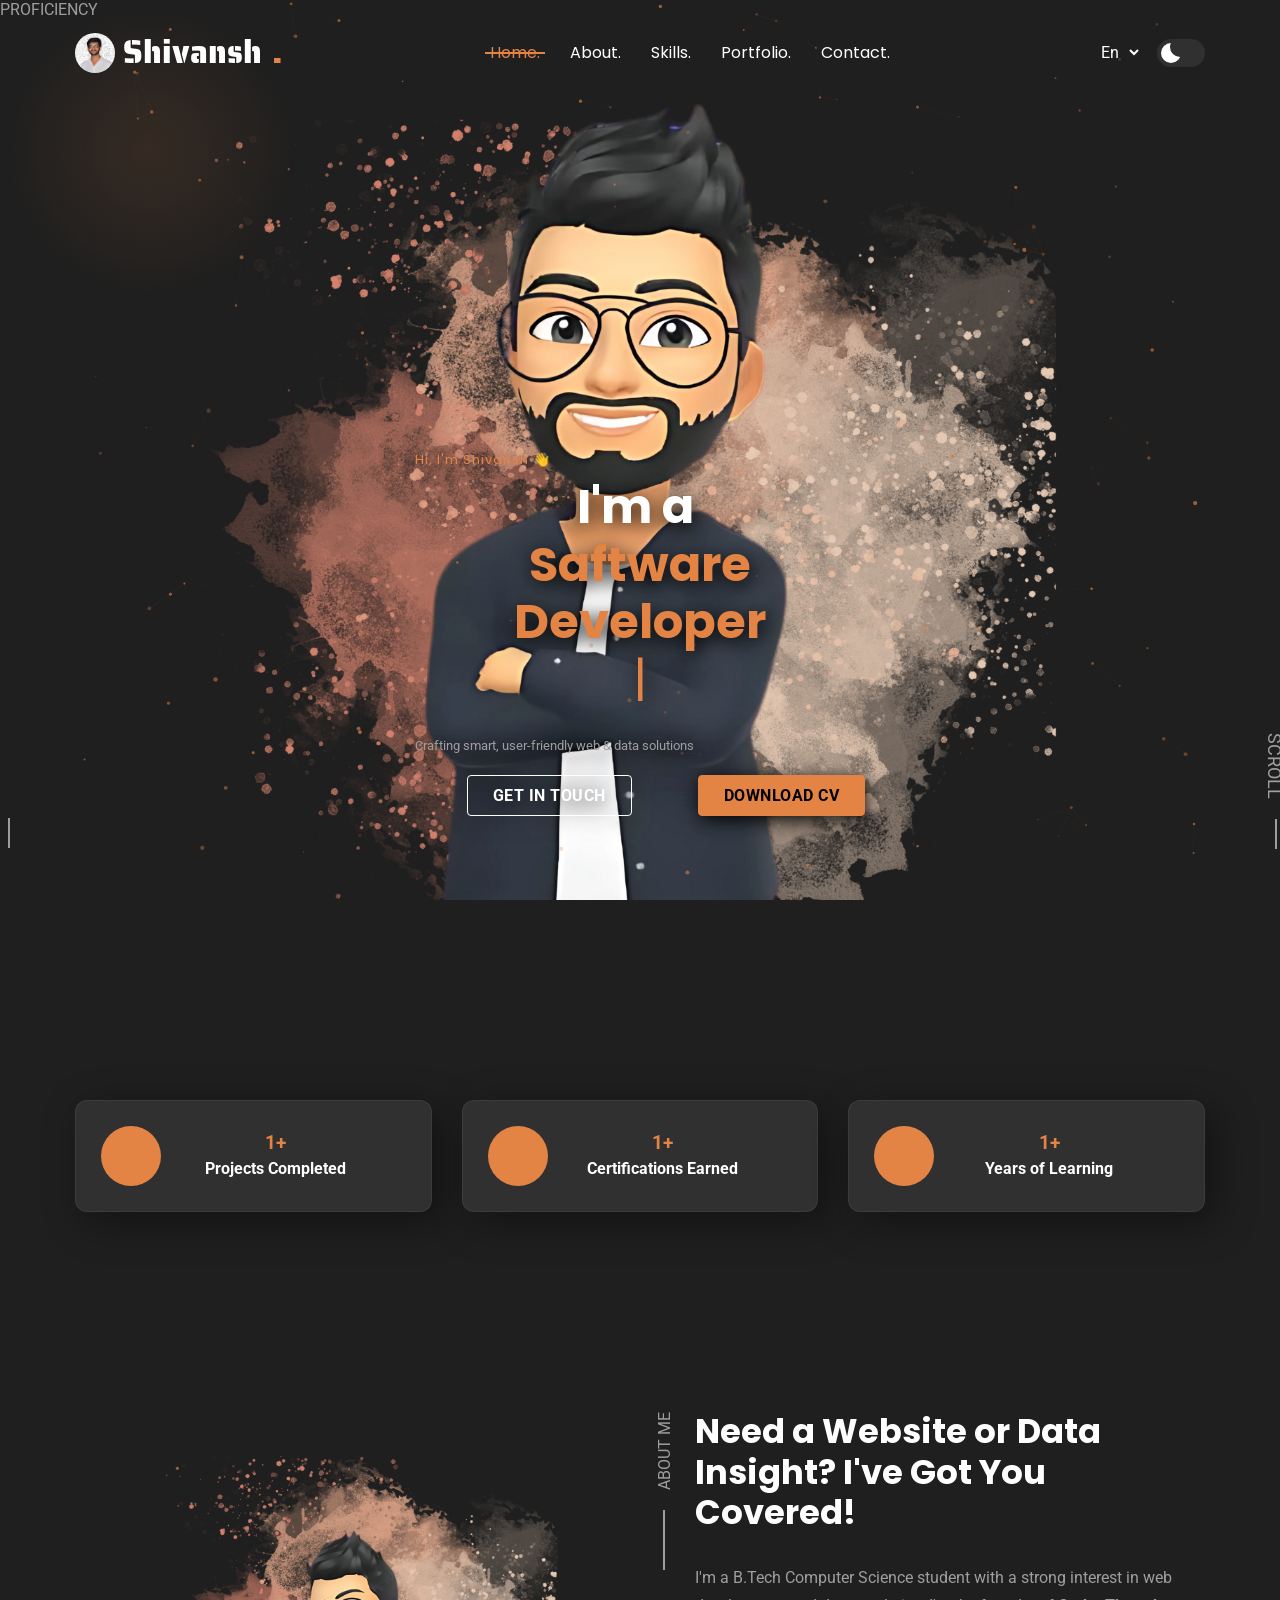
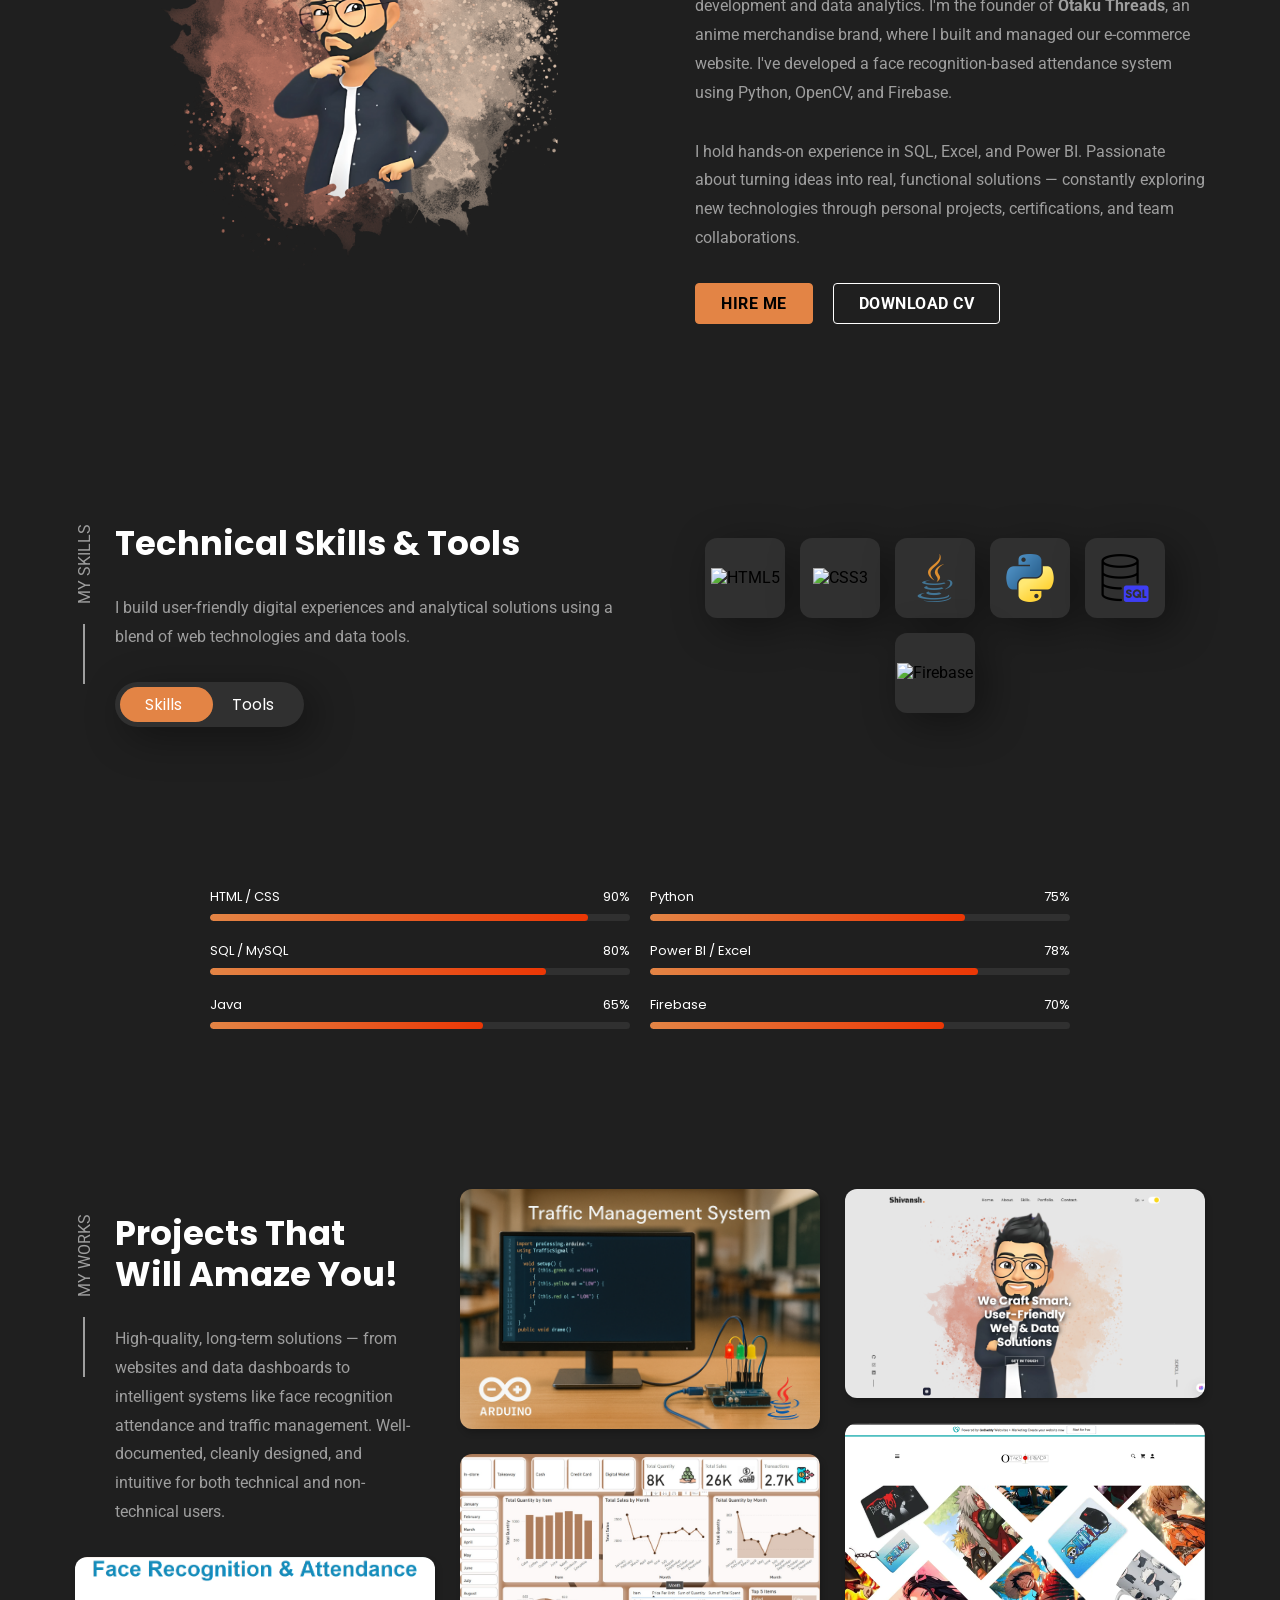
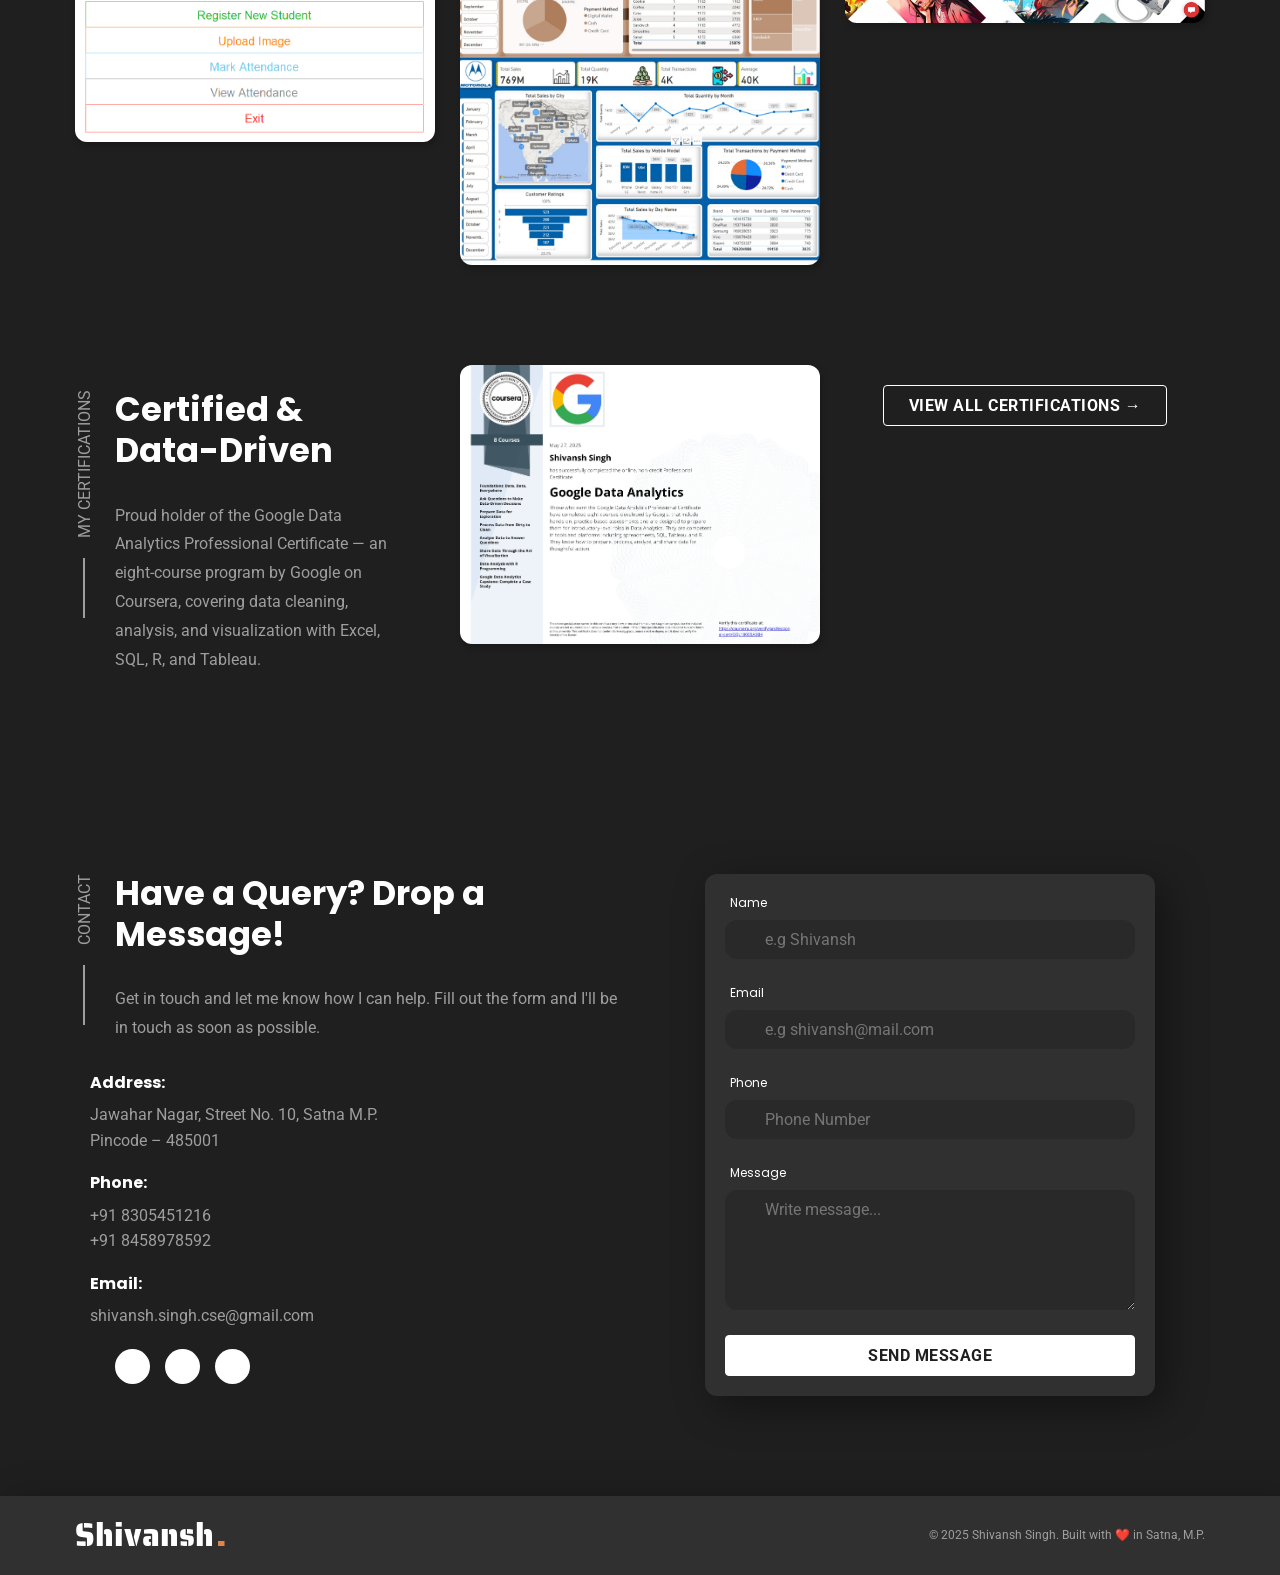
==== index.html @ fa283e3c "Upgraded GUI" ====
<!DOCTYPE html>
<html lang="en">

<head>
  <meta charset="UTF-8">
  <meta http-equiv="X-UA-Compatible" content="IE=edge">
  <meta name="viewport" content="width=device-width, initial-scale=1.0">
  <meta name="description" content="Shivansh Singh – Software Developer & Data Analyst. B.Tech CSE student crafting smart, user-friendly web and data solutions.">
  <title>Shivansh – Portfolio</title>

  <!-- Favicon -->
  <link rel="shortcut icon" href="./favicon.svg" type="image/svg+xml">

  <!-- Preconnect for fonts -->
  <link rel="preconnect" href="https://fonts.googleapis.com">
  <link rel="preconnect" href="https://fonts.gstatic.com" crossorigin>
  <link href="https://fonts.googleapis.com/css2?family=Poppins:wght@700&family=Roboto:wght@400;700&family=Saira+Stencil+One&display=swap" rel="stylesheet">

  <!-- Critical CSS -->
  <link rel="stylesheet" href="./assets/css/style.css">
</head>

<body id="top" class="dark_theme">

  <!-- Cursor glow (desktop only) -->
  <div class="cursor-glow" aria-hidden="true"></div>

  <!-- HEADER -->
  <header class="header" data-header>
    <div class="container">

      <h1 class="h1 logo">
        <a href="#" class="logo-link">
          <img src="./assets/images/1736437525240.jpg" alt="Shivansh Singh" width="40" height="40">
          Shivansh<span>.</span>
        </a>
      </h1>

      <div class="navbar-actions">
        <select name="language" id="lang" aria-label="Language">
          <option value="en">En</option>
        </select>
        <button class="theme-btn" aria-label="Toggle Theme" title="Toggle Theme" data-theme-btn>
          <span class="icon"></span>
        </button>
      </div>

      <button class="nav-toggle-btn" aria-label="Toggle Menu" title="Toggle Menu" data-nav-toggle-btn>
        <span class="one"></span>
        <span class="two"></span>
        <span class="three"></span>
      </button>

      <nav class="navbar" data-navbar>
        <ul class="navbar-list">
          <li><a href="#home"      class="navbar-link">Home.</a></li>
          <li><a href="#about"     class="navbar-link">About.</a></li>
          <li><a href="#skills"    class="navbar-link">Skills.</a></li>
          <li><a href="#portfolio" class="navbar-link">Portfolio.</a></li>
          <li><a href="#contact"   class="navbar-link">Contact.</a></li>
        </ul>
      </nav>

    </div>
  </header>


  <main>
    <article class="container">

      <!-- HERO -->
      <section class="hero" id="home">

        <!-- Particle canvas -->
        <canvas id="hero-particles" class="hero-particles" aria-hidden="true"></canvas>

        <figure class="hero-banner">
          <picture>
            <source srcset="./assets/images/hero-banner.png"    media="(min-width: 768px)">
            <source srcset="./assets/images/hero-banner-md.png" media="(min-width: 500px)">
            <img src="./assets/images/hero-banner-sm.png" alt="Shivansh animated model" class="w-100">
          </picture>
        </figure>

        <div class="hero-content">
          <p class="hero-greeting">Hi, I'm Shivansh 👋</p>
          <h2 class="h2 hero-title">
            I'm a&nbsp;<span class="typewriter" data-typewriter='["Saftware Developer","Data Analyst","Python Dev","Problem Solver"]'></span><span class="typewriter-cursor">|</span>
          </h2>
          <p class="hero-subtitle">Crafting smart, user-friendly web &amp; data solutions</p>
          <div class="hero-btn-group">
            <a href="#contact" class="btn btn-primary">Get in touch</a>
            <a href="assets/Shivansh Resume Final.pdf" class="btn btn-secondary" download>Download CV</a>
          </div>
        </div>

        <ul class="hero-social-list">
          <li>
            <a href="https://github.com/Shivansh-singh96" class="hero-social-link" target="_blank" rel="noopener">
              <ion-icon name="logo-github"></ion-icon>
              <div class="tooltip">Github</div>
            </a>
          </li>
          <li>
            <a href="https://www.instagram.com/shivansh.singh96/" class="hero-social-link" target="_blank" rel="noopener">
              <ion-icon name="logo-instagram"></ion-icon>
              <div class="tooltip">Instagram</div>
            </a>
          </li>
          <li>
            <a href="https://www.linkedin.com/in/shivansh-singh-3b448a252/" class="hero-social-link" target="_blank" rel="noopener">
              <ion-icon name="logo-linkedin"></ion-icon>
              <div class="tooltip">Linkedin</div>
            </a>
          </li>
        </ul>

        <a href="#stats" class="scroll-down">Scroll</a>

      </section>


      <!-- STATS -->
      <section class="stats" id="stats">
        <ul class="stats-list">

          <li data-reveal data-reveal-delay="0">
            <div class="stats-card">
              <div class="card-icon">
                <img src="./assets/images/stats-card_icon-1.png" alt="" loading="lazy">
              </div>
              <h3 class="card-title">
                <span data-counter="5" data-suffix="+">0+</span>
                <strong>Projects Completed</strong>
              </h3>
              <ion-icon name="chevron-forward-outline"></ion-icon>
            </div>
          </li>

          <li data-reveal data-reveal-delay="100">
            <div class="stats-card">
              <div class="card-icon">
                <img src="./assets/images/stats-card_icon-2.png" alt="" loading="lazy">
              </div>
              <h3 class="card-title">
                <span data-counter="5" data-suffix="+">0+</span>
                <strong>Certifications Earned</strong>
              </h3>
              <ion-icon name="chevron-forward-outline"></ion-icon>
            </div>
          </li>

          <li data-reveal data-reveal-delay="200">
            <div class="stats-card">
              <div class="card-icon">
                <img src="./assets/images/stats-card_icon-3.png" alt="" loading="lazy">
              </div>
              <h3 class="card-title">
                <span data-counter="3" data-suffix="+">0+</span>
                <strong>Years of Learning</strong>
              </h3>
              <ion-icon name="chevron-forward-outline"></ion-icon>
            </div>
          </li>

        </ul>
      </section>


      <!-- ABOUT -->
      <section class="about" id="about">

        <figure class="about-banner" data-reveal data-reveal-delay="0">
          <img src="./assets/images/about-banner.png" alt="Shivansh thinking" class="w-100" loading="lazy">
        </figure>

        <div class="about-content section-content" data-reveal data-reveal-delay="150">

          <p class="section-subtitle">About me</p>
          <h2 class="h3 section-title">Need a Website or Data Insight? I've Got You Covered!</h2>

          <p class="section-text">
            I'm a B.Tech Computer Science student with a strong interest in web development and data analytics.
            I'm the founder of <strong>Otaku Threads</strong>, an anime merchandise brand, where I built and managed
            our e-commerce website. I've developed a face recognition-based attendance system using Python, OpenCV,
            and Firebase.
          </p>
          <p class="section-text">
            I hold hands-on experience in SQL, Excel, and Power BI. Passionate about turning ideas into real,
            functional solutions — constantly exploring new technologies through personal projects, certifications,
            and team collaborations.
          </p>

          <div class="btn-group">
            <a href="#contact" class="btn btn-secondary">Hire me</a>
            <a href="assets/Shivansh Resume Final.pdf" class="btn btn-primary" download>Download CV</a>
          </div>

        </div>

      </section>


      <!-- SKILLS -->
      <section class="skills" id="skills">

        <div class="skills-content section-content" data-reveal>

          <p class="section-subtitle">My skills</p>
          <h2 class="h3 section-title">Technical Skills &amp; Tools</h2>
          <p class="section-text">
            I build user-friendly digital experiences and analytical solutions using a blend of web technologies and data tools.
          </p>

          <div class="skills-toggle" data-toggle-box>
            <button class="toggle-btn active" data-toggle-btn>Skills</button>
            <button class="toggle-btn"        data-toggle-btn>Tools</button>
          </div>

        </div>

        <div class="skills-box" data-skills-box data-reveal data-reveal-delay="100">

          <ul class="skills-list">
            <li data-reveal data-reveal-delay="0">
              <div class="skill-card"><div class="tooltip">HTML5</div><div class="card-icon"><img src="./assets/images/html5.png"    alt="HTML5"    loading="lazy"></div></div>
            </li>
            <li data-reveal data-reveal-delay="60">
              <div class="skill-card"><div class="tooltip">CSS3</div><div class="card-icon"><img src="./assets/images/css3.png"     alt="CSS3"     loading="lazy"></div></div>
            </li>
            <li data-reveal data-reveal-delay="120">
              <div class="skill-card"><div class="tooltip">Java</div><div class="card-icon"><img src="./assets/images/java.png"     alt="Java"     loading="lazy"></div></div>
            </li>
            <li data-reveal data-reveal-delay="180">
              <div class="skill-card"><div class="tooltip">Python</div><div class="card-icon"><img src="./assets/images/python.png"  alt="Python"   loading="lazy"></div></div>
            </li>
            <li data-reveal data-reveal-delay="240">
              <div class="skill-card"><div class="tooltip">SQL</div><div class="card-icon"><img src="./assets/images/sql.png"       alt="SQL"      loading="lazy"></div></div>
            </li>
            <li data-reveal data-reveal-delay="300">
              <div class="skill-card"><div class="tooltip">Firebase</div><div class="card-icon"><img src="./assets/images/firebase.png" alt="Firebase" loading="lazy"></div></div>
            </li>
          </ul>

          <ul class="tools-list">
            <li data-reveal data-reveal-delay="0">
              <div class="skill-card"><div class="tooltip">Power BI</div><div class="card-icon"><img src="./assets/images/Power-BI.png"    alt="Power BI"    loading="lazy"></div></div>
            </li>
            <li data-reveal data-reveal-delay="60">
              <div class="skill-card"><div class="tooltip">Excel</div><div class="card-icon"><img src="./assets/images/excel.png"          alt="Excel"       loading="lazy"></div></div>
            </li>
            <li data-reveal data-reveal-delay="120">
              <div class="skill-card"><div class="tooltip">PowerPoint</div><div class="card-icon"><img src="./assets/images/powerpoint.png" alt="PowerPoint"  loading="lazy"></div></div>
            </li>
            <li data-reveal data-reveal-delay="180">
              <div class="skill-card"><div class="tooltip">Git</div><div class="card-icon"><img src="./assets/images/git.png"              alt="Git"          loading="lazy"></div></div>
            </li>
            <li data-reveal data-reveal-delay="240">
              <div class="skill-card"><div class="tooltip">MySQL</div><div class="card-icon"><img src="./assets/images/mysql.png"          alt="MySQL"        loading="lazy"></div></div>
            </li>
            <li data-reveal data-reveal-delay="300">
              <div class="skill-card"><div class="tooltip">VS Code</div><div class="card-icon"><img src="./assets/images/vs-code.png"      alt="VS Code"      loading="lazy"></div></div>
            </li>
            <li data-reveal data-reveal-delay="360">
              <div class="skill-card"><div class="tooltip">Photoshop</div><div class="card-icon"><img src="./assets/images/photoshop.png"  alt="Photoshop"    loading="lazy"></div></div>
            </li>
          </ul>

        </div>

      </section>


      <!-- SKILL PROFICIENCY BARS -->
      <section class="skill-bars-section" aria-label="Skill proficiency">
        <div class="container-inner">
          <p class="section-subtitle skill-bars-subtitle" data-reveal>Proficiency</p>
          <div class="skill-bars-grid">

            <div class="skill-bar-item" data-reveal data-reveal-delay="0">
              <div class="skill-bar-meta"><span>HTML / CSS</span><span>90%</span></div>
              <div class="skill-bar-track"><div class="skill-bar-fill" data-skill-bar="90"></div></div>
            </div>

            <div class="skill-bar-item" data-reveal data-reveal-delay="80">
              <div class="skill-bar-meta"><span>Python</span><span>75%</span></div>
              <div class="skill-bar-track"><div class="skill-bar-fill" data-skill-bar="75"></div></div>
            </div>

            <div class="skill-bar-item" data-reveal data-reveal-delay="160">
              <div class="skill-bar-meta"><span>SQL / MySQL</span><span>80%</span></div>
              <div class="skill-bar-track"><div class="skill-bar-fill" data-skill-bar="80"></div></div>
            </div>

            <div class="skill-bar-item" data-reveal data-reveal-delay="240">
              <div class="skill-bar-meta"><span>Power BI / Excel</span><span>78%</span></div>
              <div class="skill-bar-track"><div class="skill-bar-fill" data-skill-bar="78"></div></div>
            </div>

            <div class="skill-bar-item" data-reveal data-reveal-delay="320">
              <div class="skill-bar-meta"><span>Java</span><span>65%</span></div>
              <div class="skill-bar-track"><div class="skill-bar-fill" data-skill-bar="65"></div></div>
            </div>

            <div class="skill-bar-item" data-reveal data-reveal-delay="400">
              <div class="skill-bar-meta"><span>Firebase</span><span>70%</span></div>
              <div class="skill-bar-track"><div class="skill-bar-fill" data-skill-bar="70"></div></div>
            </div>

          </div>
        </div>
      </section>


      <!-- PROJECTS -->
      <section class="project" id="portfolio">

        <ul class="project-list">

          <li data-reveal>
            <div class="project-content section-content">
              <p class="section-subtitle">My Works</p>
              <h2 class="h3 section-title">Projects That Will Amaze You!</h2>
              <p class="section-text">
                High-quality, long-term solutions — from websites and data dashboards to intelligent systems
                like face recognition attendance and traffic management. Well-documented, cleanly designed,
                and intuitive for both technical and non-technical users.
              </p>
            </div>
          </li>

          <li data-reveal data-reveal-delay="0">
            <a href="https://github.com/Shivansh-singh96" target="_blank" rel="noopener" class="project-card">
              <figure class="card-banner">
                <img src="./assets/images/project-1.png" class="w-100" alt="Face Recognition Attendance System" loading="lazy">
                <div class="card-overlay"><span>View Project →</span></div>
              </figure>
              <div class="card-content">
                <h3 class="h4 card-title">Face Recognition &amp;<br>Attendance System</h3>
                <time class="publish-date" datetime="2025-02">February 2025</time>
              </div>
            </a>
          </li>

          <li data-reveal data-reveal-delay="80">
            <a href="https://github.com/Shivansh-singh96" target="_blank" rel="noopener" class="project-card">
              <figure class="card-banner">
                <img src="./assets/images/project-2.png" class="w-100" alt="Traffic Management System" loading="lazy">
                <div class="card-overlay"><span>View Project →</span></div>
              </figure>
              <div class="card-content">
                <h3 class="h4 card-title">Traffic Management System</h3>
                <time class="publish-date" datetime="2021-03">March 2021</time>
              </div>
            </a>
          </li>

          <li data-reveal data-reveal-delay="160">
            <a href="https://github.com/Shivansh-singh96" target="_blank" rel="noopener" class="project-card">
              <figure class="card-banner">
                <img src="./assets/images/project-3.jpg" class="w-100" alt="Interactive Dashboards" loading="lazy">
                <div class="card-overlay"><span>View Project →</span></div>
              </figure>
              <div class="card-content">
                <h3 class="h4 card-title">Interactive Dashboards</h3>
                <time class="publish-date" datetime="2024-04">April 2024</time>
              </div>
            </a>
          </li>

          <li data-reveal data-reveal-delay="240">
            <a href="https://github.com/Shivansh-singh96/Portfolio" target="_blank" rel="noopener" class="project-card">
              <figure class="card-banner">
                <img src="./assets/images/project-4.png" class="w-100" alt="Personal Portfolio" loading="lazy">
                <div class="card-overlay"><span>View Project →</span></div>
              </figure>
              <div class="card-content">
                <h3 class="h4 card-title">Personal Portfolio</h3>
                <time class="publish-date" datetime="2025-05">May 2025</time>
              </div>
            </a>
          </li>

          <li data-reveal data-reveal-delay="320">
            <a href="https://github.com/Shivansh-singh96" target="_blank" rel="noopener" class="project-card">
              <figure class="card-banner">
                <img src="./assets/images/project-5.png" class="w-100" alt="E-commerce Website" loading="lazy">
                <div class="card-overlay"><span>View Project →</span></div>
              </figure>
              <div class="card-content">
                <h3 class="h4 card-title">E-commerce Website</h3>
                <time class="publish-date" datetime="2024-03">March 2024</time>
              </div>
            </a>
          </li>

        </ul>

      </section>


      <!-- CERTIFICATIONS -->
      <section class="project cert-section" id="certifications">

        <ul class="project-list">
          <li data-reveal>
            <div class="project-content section-content">
              <p class="section-subtitle">My Certifications</p>
              <h2 class="h3 section-title">Certified &amp; Data-Driven</h2>
              <p class="section-text">
                Proud holder of the Google Data Analytics Professional Certificate — an eight-course program
                by Google on Coursera, covering data cleaning, analysis, and visualization with Excel, SQL,
                R, and Tableau.
              </p>
            </div>
          </li>

          <li data-reveal data-reveal-delay="100">
            <a href="https://www.coursera.org/account/accomplishments/professional-cert/GQL18005A5B4"
               class="project-card" target="_blank" rel="noopener">
              <figure class="card-banner">
                <img src="./assets/images/Certificate-1.jpg" class="w-100" alt="Google Data Analytics Certificate" loading="lazy">
                <div class="card-overlay"><span>View Certificate →</span></div>
              </figure>
              <div class="card-content">
                <h3 class="h4 card-title">Google Data Analytics<br>Professional Certificate</h3>
              </div>
            </a>
          </li>

          <li data-reveal data-reveal-delay="200" style="display:flex;align-items:center;justify-content:center;">
            <div style="text-align:center;padding:20px 0;">
              <a href="./certification.html" class="btn btn-primary">View All Certifications →</a>
            </div>
          </li>

        </ul>

      </section>


      <!-- CONTACT -->
      <section class="contact" id="contact">

        <div class="contact-content section-content" data-reveal>

          <p class="section-subtitle">Contact</p>
          <h2 class="h3 section-title">Have a Query? Drop a Message!</h2>
          <p class="section-text">
            Get in touch and let me know how I can help. Fill out the form and I'll be in touch as soon as possible.
          </p>

          <ul class="contact-list">

            <li class="contact-list-item">
              <div class="contact-item-icon"><ion-icon name="location-outline"></ion-icon></div>
              <div class="wrapper">
                <h3 class="h4 contact-item-title">Address:</h3>
                <address class="contact-info">
                  Jawahar Nagar, Street No. 10, Satna M.P.<br>Pincode – 485001
                </address>
              </div>
            </li>

            <li class="contact-list-item">
              <div class="contact-item-icon"><ion-icon name="call-outline"></ion-icon></div>
              <div class="wrapper">
                <h3 class="h4 contact-item-title">Phone:</h3>
                <a href="tel:+918305451216" class="contact-info">+91 8305451216</a>
                <a href="tel:+918458978592" class="contact-info">+91 8458978592</a>
              </div>
            </li>

            <li class="contact-list-item">
              <div class="contact-item-icon"><ion-icon name="mail-outline"></ion-icon></div>
              <div class="wrapper">
                <h3 class="h4 contact-item-title">Email:</h3>
                <a href="mailto:shivansh.singh.cse@gmail.com" class="contact-info">shivansh.singh.cse@gmail.com</a>
              </div>
            </li>

            <li>
              <ul class="contac-social-list">
                <li>
                  <a href="https://github.com/Shivansh-singh96" class="contact-social-link" target="_blank" rel="noopener">
                    <div class="tooltip">Github</div>
                    <ion-icon name="logo-github"></ion-icon>
                  </a>
                </li>
                <li>
                  <a href="https://www.instagram.com/shivansh.singh96/" class="contact-social-link" target="_blank" rel="noopener">
                    <div class="tooltip">Instagram</div>
                    <ion-icon name="logo-instagram"></ion-icon>
                  </a>
                </li>
                <li>
                  <a href="https://www.linkedin.com/in/shivansh-singh-3b448a252/" class="contact-social-link" target="_blank" rel="noopener">
                    <div class="tooltip">Linkedin</div>
                    <ion-icon name="logo-linkedin"></ion-icon>
                  </a>
                </li>
              </ul>
            </li>

          </ul>

        </div>

        <form name="contact" method="POST" data-netlify="true" netlify-honeypot="bot-field" class="contact-form" data-reveal data-reveal-delay="150">

          <input type="hidden" name="form-name" value="contact">
          <p hidden><label>Don't fill this out: <input name="bot-field"></label></p>

          <div class="form-wrapper">
            <label for="name" class="form-label">Name</label>
            <div class="input-wrapper">
              <input type="text"  name="name"    id="name"    required placeholder="e.g Shivansh"             class="input-field">
              <ion-icon name="person-circle"></ion-icon>
            </div>
          </div>

          <div class="form-wrapper">
            <label for="email" class="form-label">Email</label>
            <div class="input-wrapper">
              <input type="email" name="email"   id="email"   required placeholder="e.g shivansh@mail.com"    class="input-field">
              <ion-icon name="mail"></ion-icon>
            </div>
          </div>

          <div class="form-wrapper">
            <label for="phone" class="form-label">Phone</label>
            <div class="input-wrapper">
              <input type="tel"   name="phone"   id="phone"   required placeholder="Phone Number"             class="input-field">
              <ion-icon name="call"></ion-icon>
            </div>
          </div>

          <div class="form-wrapper">
            <label for="message" class="form-label">Message</label>
            <div class="input-wrapper">
              <textarea name="message" id="message" required placeholder="Write message..." class="input-field"></textarea>
              <ion-icon name="chatbubbles"></ion-icon>
            </div>
          </div>

          <button type="submit" class="btn btn-primary">Send Message</button>

        </form>

      </section>

    </article>
  </main>


  <!-- FOOTER -->
  <footer class="footer">
    <div class="container">
      <p class="h1 logo">
        <a href="#">Shivansh<span>.</span></a>
      </p>
      <p class="copyright">
        &copy; 2025 Shivansh Singh. Built with ❤️ in Satna, M.P.
      </p>
    </div>
  </footer>


  <!-- GO TO TOP -->
  <a href="#top" class="go-top" data-go-top title="Go to Top">
    <ion-icon name="arrow-up"></ion-icon>
  </a>


  <!-- Scripts -->
  <script src="./assets/js/script.js" defer></script>
  <script type="module" src="https://unpkg.com/ionicons@5.5.2/dist/ionicons/ionicons.esm.js"></script>
  <script nomodule src="https://unpkg.com/ionicons@5.5.2/dist/ionicons/ionicons.js"></script>

</body>
</html>
---- assets/css/style.css ----
/*-----------------------------------*\
 * #CUSTOM PROPERTY
\*-----------------------------------*/

:root {

  /**
   * colors
   */

  --raw-seinna: hsl(24, 74%, 58%);
  --sizzling-sunrise: hsl(51, 95%, 54%);
  --scarlet: hsl(13, 96%, 47%);
  --black: hsl(0, 0%, 0%);
  --white: hsl(0, 0%, 100%);

  /**
   * typography
   */

  --ff-saira-stencil-one: "Saira Stencil One", sans-serif; 
  --ff-poppins: 'Poppins', sans-serif;
  --ff-roboto: 'Roboto', sans-serif;

  --fs-1: 2rem;
  --fs-2: calc(1.813rem + 1vw);
  --fs-3: calc(1.313rem + 1vw);
  --fs-4: 1.4rem;
  --fs-5: 1rem;
  --fs-6: 0.813rem;
  --fs-7: 0.75rem;

  --fw-400: 400;
  --fw-700: 700;

  /**
   * transition
   */

  --transition-1: 0.25s ease-in-out;

  /**
   * spacing
   */

  --section-padding: 80px;

  /**
   * radius
   */

  --radius-4: 4px;
  --radius-12: 12px;

}





/*-----------------------------------*\
 * #THEME COLORS
\*-----------------------------------*/

body.dark_theme {

  --bg-primary: hsl(0, 0%, 12%);
  --bg-secondary: hsl(0, 0%, 19%);
  --color-primary: hsl(0, 0%, 100%);
  --color-secondary: hsl(0, 0%, 62%);
  --card-shadow: hsla(0, 0%, 0%, 0.4);
  --input-bg: hsl(0, 0%, 16%);

  --shadow-1: 10px 10px 40px var(--card-shadow);

}

body.light_theme {

  --bg-primary: hsl(0, 0%, 90%);
  --bg-secondary: hsl(0, 0%, 100%);
  --color-primary: hsl(0, 0%, 12%);
  --color-secondary: hsl(0, 0%, 37%);
  --card-shadow: hsla(0, 0%, 0%, 0.1);
  --input-bg: hsl(0, 0%, 93%);

  --shadow-1: 10px 10px 40px var(--card-shadow);

}





/*-----------------------------------*\
 * #RESET
\*-----------------------------------*/

*, *::before, *::after {
  margin: 0;
  padding: 0;
  box-sizing: border-box;
}

li { list-style: none; }

a { text-decoration: none; }

a,
img,
time,
span,
input,
label,
select,
button,
textarea,
ion-icon { display: block; }

input,
button,
select,
textarea {
  background: none;
  border: none;
  font: inherit;
}

button,
select { cursor: pointer; }

input,
textarea { width: 100%; }

ion-icon { pointer-events: none; }

:is(a, button, select) {
  outline-color: var(--scarlet);
  outline-offset: 3px;
}

::selection {
  background: var(--color-primary);
  color: var(--bg-primary);
}

html {
  font-family: var(--ff-roboto);
  scroll-behavior: smooth;
}

body {
  background: var(--bg-primary);
  transition: var(--transition-1);
}

body.active { overflow: hidden; }





/*-----------------------------------*\
 * #REUSED STYLE
\*-----------------------------------*/

.container { padding-inline: 10px; }

.h1 {
  font-size: var(--fs-1);
  line-height: 1.2;
  font-weight: 400;
}

.h2,
.h3,
.h4 {
  color: var(--color-primary);
  font-family: var(--ff-poppins);
  line-height: 1.2;
}

.h2 { font-size: var(--fs-2); }

.h3 { font-size: var(--fs-3); }

.h4 { font-size: var(--fs-5); }

.w-100 { width: 100%; }

.btn {
  max-width: max-content;
  color: var(--color-primary);
  font-weight: var(--fw-700);
  text-transform: uppercase;
  letter-spacing: 0.5px;
  padding: 10px 25px;
  border: 1px solid transparent;
  border-radius: var(--radius-4);
  transition: var(--transition-1);
}

.btn-primary { border-color: var(--color-primary); }

.btn-primary:is(:hover, :focus) {
  background: var(--color-primary);
  color: var(--bg-primary);
}

.btn-secondary {
  background: var(--raw-seinna);
  border-color: var(--raw-seinna);
  color: var(--black);
}

.btn-secondary:is(:hover, :focus) { --raw-seinna: hsl(24, 74%, 64%); }

.section-subtitle {
  position: relative;
  color: var(--color-secondary);
  text-transform: uppercase;
  padding-bottom: 5px;
  margin-bottom: 20px;
}

.section-subtitle::after {
  content: "";
  position: absolute;
  top: 100%;
  left: 0;
  width: 60px;
  height: 2px;
  background: var(--color-secondary);
}

.section-title {
  max-width: 350px;
  margin-bottom: 30px;
}

.section-text {
  color: var(--color-secondary);
  line-height: 1.8;
  margin-bottom: 30px;
}

.tooltip {
  position: absolute;
  top: -40px;
  background: var(--raw-seinna);
  min-width: max-content;
  color: var(--white);
  font-size: 15px;
  font-weight: var(--fw-700);
  padding: 5px 10px;
  border-radius: var(--radius-4);
  box-shadow: var(--shadow-1);
  transform: translateY(-10px);
  opacity: 0;
  pointer-events: none;
  transition: var(--transition-1);
  z-index: 1;
}





/*-----------------------------------*\
 * #HEADER
\*-----------------------------------*/

.header {
  padding-block: 15px;
  position: fixed;
  top: 0;
  left: 0;
  width: 100%;
  transition: var(--transition-1);
  z-index: 4;
}

.header.active {
  padding-block: 12px;
  background: var(--bg-secondary);
  box-shadow: var(--shadow-1);
}

.header .container {
  display: flex;
  justify-content: space-between;
  align-items: center;
  gap: 10px;
}

.logo {
  position: relative;
  min-width: 77px;
  z-index: 2;
}

.logo a {
  color: var(--color-primary);
  font-family: var(--ff-saira-stencil-one);
}

.logo span {
  display: inline-block;
  color: var(--raw-seinna);
  margin-left: 2px;
}

.navbar-actions {
  display: flex;
  align-items: center;
  gap: 15px;
  margin-left: auto;
}

.navbar-actions select {
  color: var(--color-primary);
  width: 45px;
}

.navbar-actions option {
  background: var(--bg-primary);
  color: var(--color-primary);
}

.theme-btn {
  padding: 4px;
  width: 48px;
  background: var(--bg-secondary);
  border-radius: 100px;
  transition: var(--transition-1);
}

.header.active .theme-btn { background: var(--bg-primary); }

.theme-btn .icon {
  position: relative;
  left: 0;
  width: 20px;
  height: 20px;
  border-radius: 50px;
  box-shadow: inset 9px -6px var(--color-primary);
  transition: var(--transition-1);
}

.theme-btn.active .icon {
  left: 20px;
  box-shadow: inset 20px -20px var(--sizzling-sunrise);
}

.nav-toggle-btn {
  position: relative;
  transform: rotate(-55deg);
  transition: var(--transition-1);
  z-index: 2;
}

.nav-toggle-btn.active { transform: rotate(-45deg); }

.nav-toggle-btn span {
  width: 20px;
  height: 2px;
  background: var(--color-primary);
  margin: 5px;
  transition: var(--transition-1);
}

.nav-toggle-btn :is(.one, .three) { width: 10px; }

.nav-toggle-btn .one {
  margin-left: auto;
  transform-origin: left;
}

.nav-toggle-btn .three { transform-origin: right; }

.nav-toggle-btn.active .one { transform: rotate(90deg) translateX(-3px); }

.nav-toggle-btn.active .three { transform: rotate(90deg) translateX(3px); }

.navbar {
  position: fixed;
  background: var(--bg-secondary);
  top: 100%;
  left: 0;
  width: 100%;
  height: 100%;
  display: grid;
  place-items: center;
  visibility: hidden;
  transition: 0.75s cubic-bezier(0.71, 0.01, 0.24, 0.99);
  transition-delay: 0.5s;
  z-index: 1;
}

.navbar.active {
  top: 0;
  visibility: visible;
  transition-delay: 0s;
}

.navbar-list > li {
  margin-block: 20px;
  padding-inline: 50px;
  overflow: hidden;
}

.navbar-link {
  position: relative;
  width: max-content;
  margin-inline: auto;
  color: var(--color-primary);
  font-family: var(--ff-poppins);
  font-size: var(--fs-1);
  padding: 10px;
  transform: translateY(50px);
  transition: 0.75s cubic-bezier(0.68, -0.55, 0.27, 2);
}

.navbar.active .navbar-link {
  transform: translateY(0);
  transition-delay: 0.5s;
}

.navbar-link::before {
  content: "";
  position: absolute;
  top: 50%;
  transform: translateY(-50%);
  left: 0;
  height: 5px;
  width: 0;
  background: var(--raw-seinna);
  transition: var(--transition-1);
}

.navbar-link:is(:hover, :focus)::before { width: 100%; }





/*-----------------------------------*\
 * #HERO
\*-----------------------------------*/

main { overflow-x: hidden; }

.hero {
  min-height: 100vh;
  display: flex;
  flex-direction: column;
  justify-content: center;
  align-items: center;
  padding-top: 115px;
  margin-bottom: var(--section-padding);
}

.hero-banner {
  max-width: 500px;
  width: 125%;
  margin-bottom: 30px;
}

:is(.hero-social-list, .scroll-down) { display: none; }

.hero-content { max-width: 450px; }

.hero-title {
  text-align: center;
  margin-bottom: 30px;
}

.hero .btn-primary { margin-inline: auto; }





/*-----------------------------------*\
 * #STATS
\*-----------------------------------*/

.stats { padding-block: var(--section-padding); }

.stats-list {
  display: grid;
  gap: 30px;
}

.stats-card {
  background: var(--bg-secondary);
  display: flex;
  align-items: center;
  gap: 10px;
  padding: 25px;
  border-radius: var(--radius-12);
  box-shadow: var(--shadow-1);
  transition: var(--transition-1);
}

.stats-card:is(:hover, :focus) { transform: translateY(-5px); }

.stats-card .card-icon {
  background: var(--raw-seinna);
  width: 60px;
  height: 60px;
  display: grid;
  place-items: center;
  border-radius: 50%;
}

.stats-card .card-icon img {
  width: 70%;
  filter: invert(1);
}

.stats-card .card-title {
  width: calc(100% - 95px);
  color: var(--raw-seinna);
  text-align: center;
}

.stats-card .card-title strong {
  display: block;
  color: var(--color-primary);
  font-size: initial;
  line-height: 1.3;
  margin-top: 5px;
}

.stats-card > ion-icon { color: var(--color-secondary); }





/*-----------------------------------*\
 * #ABOUT
\*-----------------------------------*/

.about { padding-block: var(--section-padding); }

.about-banner {
  max-width: 400px;
  margin-inline: auto;
  margin-bottom: 80px;
}

.about .btn {
  max-width: unset;
  width: 100%;
}

.about .btn-secondary { margin-bottom: 10px; }





/*-----------------------------------*\
 * #SKILLS
\*-----------------------------------*/

.skills { padding-block: var(--section-padding); }

.skills-content { margin-bottom: 50px; }

.skills-toggle {
  background: var(--bg-secondary);
  position: relative;
  width: max-content;
  margin-inline: auto;
  display: flex;
  align-items: center;
  padding: 5px;
  border-radius: 100px;
  box-shadow: var(--shadow-1);
  z-index: 1;
}

.skills-toggle::before {
  content: "";
  position: absolute;
  top: 5px;
  left: 5px;
  bottom: 5px;
  width: 93px;
  background: var(--raw-seinna);
  border-radius: 100px;
  transition: var(--transition-1);
  z-index: -1;
}

.skills-toggle.active::before {
  left: 98px;
  width: 94px;
}

.toggle-btn {
  color: var(--color-primary);
  font-family: var(--ff-poppins);
  padding: 5px 25px;
  transition: var(--transition-1);
}

.toggle-btn.active { color: var(--white); }

.skills-box.active .skills-list,
.skills-box .tools-list { display: none; }

.skills-box .skills-list,
.skills-box.active .tools-list {
  display: flex;
  flex-wrap: wrap;
  justify-content: center;
  align-items: center;
  gap: 15px;
  animation: fadeIn 0.5s ease-out forwards;
}

@keyframes fadeIn {

  0% { opacity: 0; }
  100% { opacity: 1; }

}

.skill-card {
  position: relative;
  background: var(--bg-secondary);
  width: 80px;
  height: 80px;
  display: grid;
  place-items: center;
  border-radius: var(--radius-12);
  box-shadow: var(--shadow-1);
  cursor: help;
}

.skill-card:hover .tooltip {
  transform: translateY(0);
  opacity: 1;
}





/*-----------------------------------*\
 * #PROJECT
\*-----------------------------------*/

.project { padding-block: var(--section-padding); }

.project-list > li { margin-bottom: 25px; }

.project-card {
  position: relative;
  overflow: hidden;
  border-radius: var(--radius-12);
  box-shadow: 2px 4px 6px hsla(0, 0%, 0%, 0.2);
}

.project-card::after {
  content: "";
  position: absolute;
  inset: 0;
  border-radius: inherit;
  transition: var(--transition-1);
}

.project-card:is(:hover, :focus)::after {
  background: hsla(0, 0%, 100%, 0.1);
  backdrop-filter: blur(0.5px);
}

.project-card .card-content {
  position: absolute;
  bottom: 0;
  left: 0;
  width: 100%;
  padding: 20px;
}

.project-card .card-title { margin-bottom: 10px; }

.project-card :is(.card-title, .publish-date) {
  background: var(--bg-primary);
  padding: 6px 12px;
  width: max-content;
  box-shadow: var(--shadow-1);
  transform: translateY(20px);
  opacity: 0;
  transition: var(--transition-1);
}

.project-card .publish-date {
  font-size: var(--fs-6);
  color: var(--color-primary);
  transition-delay: 0s;
}

.project-card:is(:hover, :focus) :is(.card-title, .publish-date) {
  transform: translateY(0);
  opacity: 1;
}

.project-card:is(:hover, :focus) .publish-date { transition-delay: 0.1s; }

.load-more {
  font-size: var(--fs-4);
  color: var(--raw-seinna);
  text-decoration: underline;
  margin-inline: auto;
}





/*-----------------------------------*\
 * #CONTACT
\*-----------------------------------*/

.contact { padding-block: var(--section-padding); }

.contact-content { margin-bottom: 50px; }

.contact-list-item {
  display: flex;
  align-items: flex-start;
  gap: 15px;
  margin-bottom: 20px;
}

.contact-item-icon {
  font-size: 25px;
  color: var(--color-primary);
}

.contact-item-icon ion-icon { --ionicon-stroke-width: 40px; }

.contact-item-title { margin-bottom: 10px; }

.contact-list-item .contact-info {
  color: var(--color-secondary);
  font-style: normal;
  line-height: 1.6;
  transition: var(--transition-1);
}

.contact-info:not(address):is(:hover, :focus) { color: var(--color-primary); }

.contac-social-list {
  display: flex;
  flex-wrap: wrap;
  justify-content: flex-start;
  align-items: center;
  gap: 15px;
  padding-inline: 40px;
}

.contact-social-link {
  position: relative;
  background: var(--color-primary);
  color: var(--bg-primary);
  width: 35px;
  height: 35px;
  display: grid;
  place-items: center;
  border-radius: 50%;
  transition: var(--transition-1);
}

.contact-social-link:is(:hover, :focus) {
  background: var(--raw-seinna);
  color: var(--white);
}

.contact-social-link:is(:hover, :focus) .tooltip {
  transform: translateY(0);
  opacity: 1;
}

.contact-form {
  background: var(--bg-secondary);
  padding: 20px;
  border-radius: var(--radius-12);
  box-shadow: var(--shadow-1);
}

.form-wrapper { margin-bottom: 25px; }

.form-label {
  color: var(--color-primary);
  font-size: var(--fs-7);
  font-family: var(--ff-poppins);
  margin-bottom: 8px;
  margin-left: 5px;
}

.input-wrapper { position: relative; }

.input-field {
  background: var(--input-bg);
  color: var(--raw-seinna);
  padding: 10px;
  padding-left: 40px;
  border-radius: var(--radius-12);
  transition: var(--transition-1);
}

.input-wrapper ion-icon {
  position: absolute;
  top: 10px;
  left: 10px;
  color: var(--color-secondary);
  font-size: 20px;
  transition: var(--transition-1);
}

textarea.input-field {
  min-height: 60px;
  height: 120px;
  max-height: 200px;
  resize: vertical;
}

.input-field:focus { outline: 1px solid; }

.input-field:focus + ion-icon { color: var(--raw-seinna); }

.contact .btn-primary {
  max-width: unset;
  width: 100%;
  background: var(--color-primary);
  color: var(--bg-primary);
}





/*-----------------------------------*\
 * #FOOTER
\*-----------------------------------*/

.footer {
  background: var(--bg-secondary);
  padding-block: 20px;
  text-align: center;
  box-shadow: var(--shadow-1);
}

.footer .logo { margin-bottom: 15px; }

.copyright {
  color: var(--color-secondary);
  line-height: 1.6;
}

.copyright a {
  display: inline-block;
  color: var(--raw-seinna);
}





/*-----------------------------------*\
 * #GO TO TOP
\*-----------------------------------*/

.go-top {
  position: fixed;
  bottom: 25px;
  right: 25px;
  width: 45px;
  height: 45px;
  display: grid;
  place-items: center;
  font-size: 20px;
  color: var(--color-primary);
  border: 2px solid var(--color-primary);
  border-radius: 50%;
  opacity: 0;
  pointer-events: none;
  transform: translateY(10px);
  transition: var(--transition-1);
  z-index: 2;
}

.go-top.active {
  opacity: 1;
  pointer-events: all;
  transform: translateY(0);
}





/*-----------------------------------*\
 * #MEDIA QUERIES
\*-----------------------------------*/

/**
 * responsive for larger than 550px screen
 */

@media (min-width: 550px) {

  /**
   * REUSED STYLE
   */

  .container {
    max-width: 550px;
    margin-inline: auto;
  }

  .section-title { max-width: 380px; }



  /**
   * PROJECT
   */

  .project-list {
    column-count: 2;
    column-gap: 25px;
  }

  .project-list > li:first-child { column-span: all; }

}





/**
 * responsive for larger than 768px screen
 */

@media (min-width: 768px) {

  /**
   * REUSED STYLE
   */

  .container { max-width: 720px; }

  .section-title { max-width: 430px; }



  /**
   * STATS
   */

  .stats-list { grid-template-columns: 1fr 1fr; }



  /**
   * ABOUT
   */

  .btn-group {
    display: flex;
    justify-content: flex-start;
    align-items: center;
    gap: 20px;
  }

  .about .btn { max-width: max-content; }

  .about .btn-secondary { margin-bottom: 0; }



  /**
   * CONTACT
   */

  .contact-form {
    max-width: 450px;
    margin-inline: auto;
  }

}





/**
 * responsive for larger than 992px screen
 */

@media (min-width: 992px) {

  /**
   * CUSTOM PROPERTY
   */

  :root {

    /**
     * typography
     */

    --fs-2: 3rem;

    /**
     * spacing
     */

    --section-padding: 100px;

  }



  /**
   * REUSED STYLE
   */

  .container { max-width: 980px; }

  .section-content {
    position: relative;
    padding-left: 40px;
  }

  .section-subtitle {
    position: absolute;
    top: 0;
    left: 0;
    transform: rotate(0.75turn) translateX(-100%);
    transform-origin: left top;
    margin-bottom: 0;
  }

  .section-subtitle::after {
    top: 8px;
    left: auto;
    right: calc(100% + 20px);
  }



  /**
   * HEADER
   */

  .header { padding-block: 30px; }

  .header.active { padding-block: 15px; }

  .navbar-actions {
    order: 1;
    margin-left: 0;
  }

  .nav-toggle-btn { display: none; }

  .navbar { all: unset; }

  .navbar-link {
    transform: translateY(0);
    font-size: unset;
    padding-inline: 5px;
  }

  .navbar-list > li {
    margin: 0;
    padding: 0;
    overflow: visible;
  }

  .navbar-list {
    display: flex;
    justify-content: center;
    align-items: center;
    gap: 20px;
  }

  .navbar-link::before { height: 2px; }



  /**
   * HERO
   */

  .hero {
    position: relative;
    padding-top: 0;
    height: 100vh;
  }

  .hero-banner {
    max-width: unset;
    height: 100%;
    margin-bottom: 0;
  }

  .hero img {
    height: 100%;
    width: auto;
    margin-inline: auto;
  }

  .hero-content {
    --color-primary: var(--white);

    position: absolute;
    top: 50%;
    filter: drop-shadow(2px 4px 10px var(--black));
  }

  .hero .btn-primary:is(:hover, :focus) { color: hsl(0, 0%, 12%); }

  .hero-social-list {
    display: block;
    position: absolute;
    bottom: 92px;
    left: -30px;
  }

  .hero-social-list::after {
    content: "";
    position: absolute;
    bottom: -40px;
    left: 13px;
    width: 2px;
    height: 30px;
    background: var(--color-secondary);
  }

  .hero-social-link {
    position: relative;
    color: var(--color-secondary);
    margin-block: 5px;
    padding: 5px;
    font-size: 18px;
    transition: var(--transition-1);
  }

  .hero-social-link:is(:hover, :focus) { color: var(--color-primary); }

  .hero-social-link .tooltip {
    --trans-x: 10px;

    left: calc(100% + 10px);
    top: 50%;
    transform: translateY(-50%) translateX(var(--trans-x));
  }

  .hero-social-link:is(:hover, :focus) .tooltip {
    --trans-x: 0;
    opacity: 1;
  }

  .scroll-down {
    display: block;
    position: absolute;
    bottom: 80px;
    right: -30px;
    color: var(--color-secondary);
    font-size: 1.125rem;
    text-transform: uppercase;
    transform: rotate(90deg);
    transform-origin: top right;
  }

  .scroll-down::after {
    content: "";
    position: absolute;
    top: 8px;
    right: -50px;
    width: 30px;
    height: 2px;
    background: var(--color-secondary);
  }



  /**
   * STATS
   */

  .stats-list { grid-template-columns: repeat(3, 1fr); }

  .stats-card { height: 100%; }




  /**
   * ABOUT
   */

  .about {
    display: grid;
    grid-template-columns: 1fr 1fr;
    align-items: center;
    gap: 30px;
  }

  .about-banner { margin-bottom: 0; }




  /**
   * SKILLS
   */

  .skills {
    display: grid;
    grid-template-columns: 1fr 1fr;
    align-items: center;
    gap: 50px;
  }

  .skills-content { margin-bottom: 0; }

  .skills-toggle { margin-inline: 0; }



  /**
   * PROJECT
   */

  .project-list { column-count: 3; }

  .project-list > li:first-child {
    column-span: unset;
    margin: 25px;
    margin-left: 0;
  }



  /**
   * CONTACT
   */

  .contact {
    display: grid;
    grid-template-columns: 1fr 1fr;
    gap: 30px;
  }

  .contact-content { margin-bottom: 0; }

  .contact-form { width: 100%; }

  .contact-list { margin-left: -40px; }



  /**
   * FOOTER
   */

  .footer .container {
    display: flex;
    justify-content: space-between;
    align-items: center;
  }

  .footer .logo { margin-bottom: 0; }

}





/**
 * responsive for larger than 1200px screen
 */

@media (min-width: 1200px) {

  /**
   * REUSED STYLE
   */

  .container { max-width: 1150px; }

  .section-title { max-width: 460px; }




  /**
   * HERO
   */

  .hero-social-list { left: -80px; }

  .scroll-down { right: -80px; }




  /**
   * ABOUT
   */

  .about-banner { max-width: 450px; }

}





 /**
   * Profile Photo
   */

.logo-link {
  display: flex;
  align-items: left;  /* vertically left image and text */
  gap: 8px;             /* space between image and text */
  text-decoration: none; /* remove underline */
  color: inherit;        /* inherit font color */
}

.logo-link img {
  width: 40px;
  height: 40px;
  border-radius: 50%;
  object-fit: cover;
}




/*-----------------------------------*\
 * #ENHANCED ADDITIONS
\*-----------------------------------*/

/* ---- Cursor Glow ---- */
.cursor-glow {
  pointer-events: none;
  position: fixed;
  top: 0; left: 0;
  width: 300px; height: 300px;
  border-radius: 50%;
  background: radial-gradient(circle, hsla(24,74%,58%,0.12) 0%, transparent 70%);
  z-index: 0;
  transition: transform 0.08s linear;
  will-change: transform;
}

/* ---- Scroll-Reveal ---- */
[data-reveal] {
  opacity: 0;
  transform: translateY(28px);
  transition: opacity 0.55s ease, transform 0.55s ease;
}
[data-reveal].revealed {
  opacity: 1;
  transform: translateY(0);
}

/* ---- Active Nav Link ---- */
.navbar-link.active-link {
  color: var(--raw-seinna) !important;
}
.navbar-link.active-link::before { width: 100%; }

/* ---- Typewriter cursor ---- */
.typewriter { color: var(--raw-seinna); }
.typewriter-cursor {
  display: inline-block;
  color: var(--raw-seinna);
  animation: blink 0.7s step-end infinite;
  font-weight: 400;
}
@keyframes blink { 50% { opacity: 0; } }

/* ---- Hero Enhancements ---- */
.hero-particles {
  position: absolute;
  inset: 0;
  width: 100%;
  height: 100%;
  z-index: 0;
  pointer-events: none;
}
.hero-greeting {
  color: var(--raw-seinna);
  font-size: var(--fs-6);
  font-family: var(--ff-poppins);
  letter-spacing: 1px;
  margin-bottom: 8px;
  opacity: 0;
  animation: fadeInUp 0.6s 0.2s forwards;
}
.hero-subtitle {
  color: var(--color-secondary);
  font-size: var(--fs-6);
  margin-top: 10px;
  margin-bottom: 22px;
  opacity: 0;
  animation: fadeInUp 0.6s 0.5s forwards;
}
.hero-btn-group {
  display: flex;
  flex-wrap: wrap;
  gap: 14px;
  margin-top: 22px;
  opacity: 0;
  animation: fadeInUp 0.6s 0.7s forwards;
}
@keyframes fadeInUp {
  from { opacity: 0; transform: translateY(20px); }
  to   { opacity: 1; transform: translateY(0); }
}

/* Hero title entrance */
.hero-title {
  opacity: 0;
  animation: fadeInUp 0.6s 0.35s forwards;
}

/* ---- Ripple ---- */
.btn { position: relative; overflow: hidden; }
.btn-ripple {
  position: absolute;
  border-radius: 50%;
  width: 6px; height: 6px;
  background: hsla(0,0%,100%,0.4);
  transform: scale(0);
  animation: ripple 0.6s linear;
  pointer-events: none;
  margin-left: -3px;
  margin-top: -3px;
}
@keyframes ripple {
  to { transform: scale(60); opacity: 0; }
}

/* ---- Skill Bars ---- */
.skill-bars-section {
  padding-block: 60px;
}
.container-inner { max-width: 900px; margin-inline: auto; padding-inline: 20px; }
.skill-bars-subtitle {
  margin-bottom: 30px;
}
.skill-bars-grid {
  display: grid;
  grid-template-columns: 1fr;
  gap: 20px;
}
@media (min-width: 600px) {
  .skill-bars-grid { grid-template-columns: 1fr 1fr; }
}
.skill-bar-item {}
.skill-bar-meta {
  display: flex;
  justify-content: space-between;
  margin-bottom: 7px;
  color: var(--color-primary);
  font-size: var(--fs-6);
  font-family: var(--ff-poppins);
}
.skill-bar-track {
  height: 7px;
  background: var(--bg-secondary);
  border-radius: 999px;
  overflow: hidden;
}
.skill-bar-fill {
  height: 100%;
  width: 0;
  background: linear-gradient(90deg, var(--raw-seinna), var(--scarlet));
  border-radius: 999px;
  transition: width 1.2s cubic-bezier(.25,.8,.25,1);
}

/* ---- Project Card Overlay ---- */
.card-banner { position: relative; overflow: hidden; }
.card-overlay {
  position: absolute;
  inset: 0;
  background: hsla(0,0%,0%,0.6);
  display: grid;
  place-items: center;
  opacity: 0;
  transition: opacity 0.3s ease;
  border-radius: inherit;
}
.card-overlay span {
  color: var(--white);
  font-size: var(--fs-6);
  font-family: var(--ff-poppins);
  font-weight: var(--fw-700);
  letter-spacing: 0.5px;
  transform: translateY(10px);
  transition: transform 0.3s ease;
}
.project-card:is(:hover,:focus) .card-overlay { opacity: 1; }
.project-card:is(:hover,:focus) .card-overlay span { transform: translateY(0); }
.project-card .card-banner img {
  transition: transform 0.4s ease;
}
.project-card:is(:hover,:focus) .card-banner img {
  transform: scale(1.05);
}

/* ---- Glassmorphism Stats ---- */
.stats-card {
  border: 1px solid hsla(0,0%,100%,0.06);
  backdrop-filter: blur(4px);
  transition: transform 0.3s ease, box-shadow 0.3s ease, border-color 0.3s ease;
}
.stats-card:is(:hover,:focus) {
  border-color: hsla(24,74%,58%,0.35);
  box-shadow: 0 8px 40px hsla(24,74%,58%,0.12);
}

/* ---- Skill card glow on hover ---- */
.skill-card {
  transition: transform 0.25s ease, box-shadow 0.25s ease;
}
.skill-card:is(:hover) {
  transform: translateY(-6px) scale(1.06);
  box-shadow: 0 8px 24px hsla(24,74%,58%,0.25);
}

/* ---- Footer copyright ---- */
.copyright {
  color: var(--color-secondary);
  font-size: var(--fs-7);
  line-height: 1.6;
}

/* ---- Cert section top padding ---- */
.cert-section { padding-top: 0; }

/* ---- Form focus ring enhancement ---- */
.input-field:focus {
  outline: 2px solid var(--raw-seinna);
  outline-offset: 2px;
}

/* ---- Hero position fix ---- */
.hero { position: relative; }
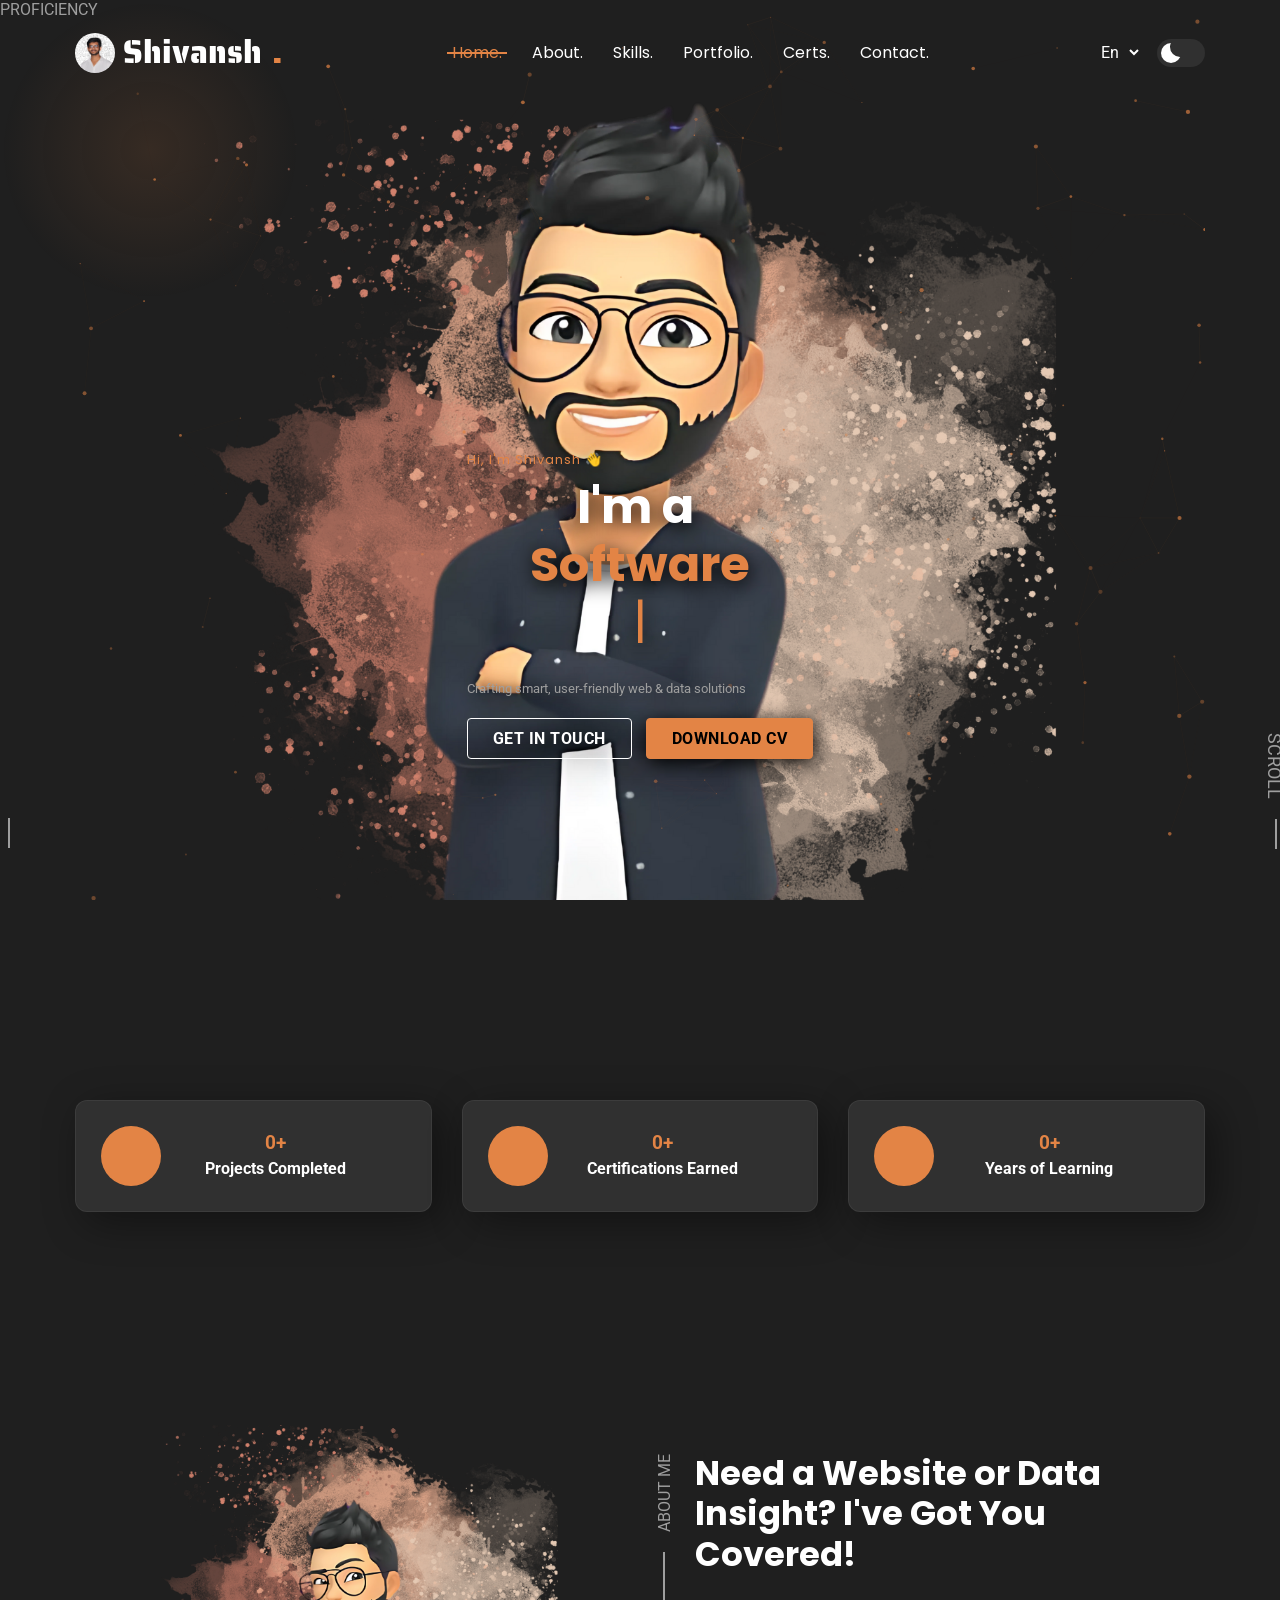
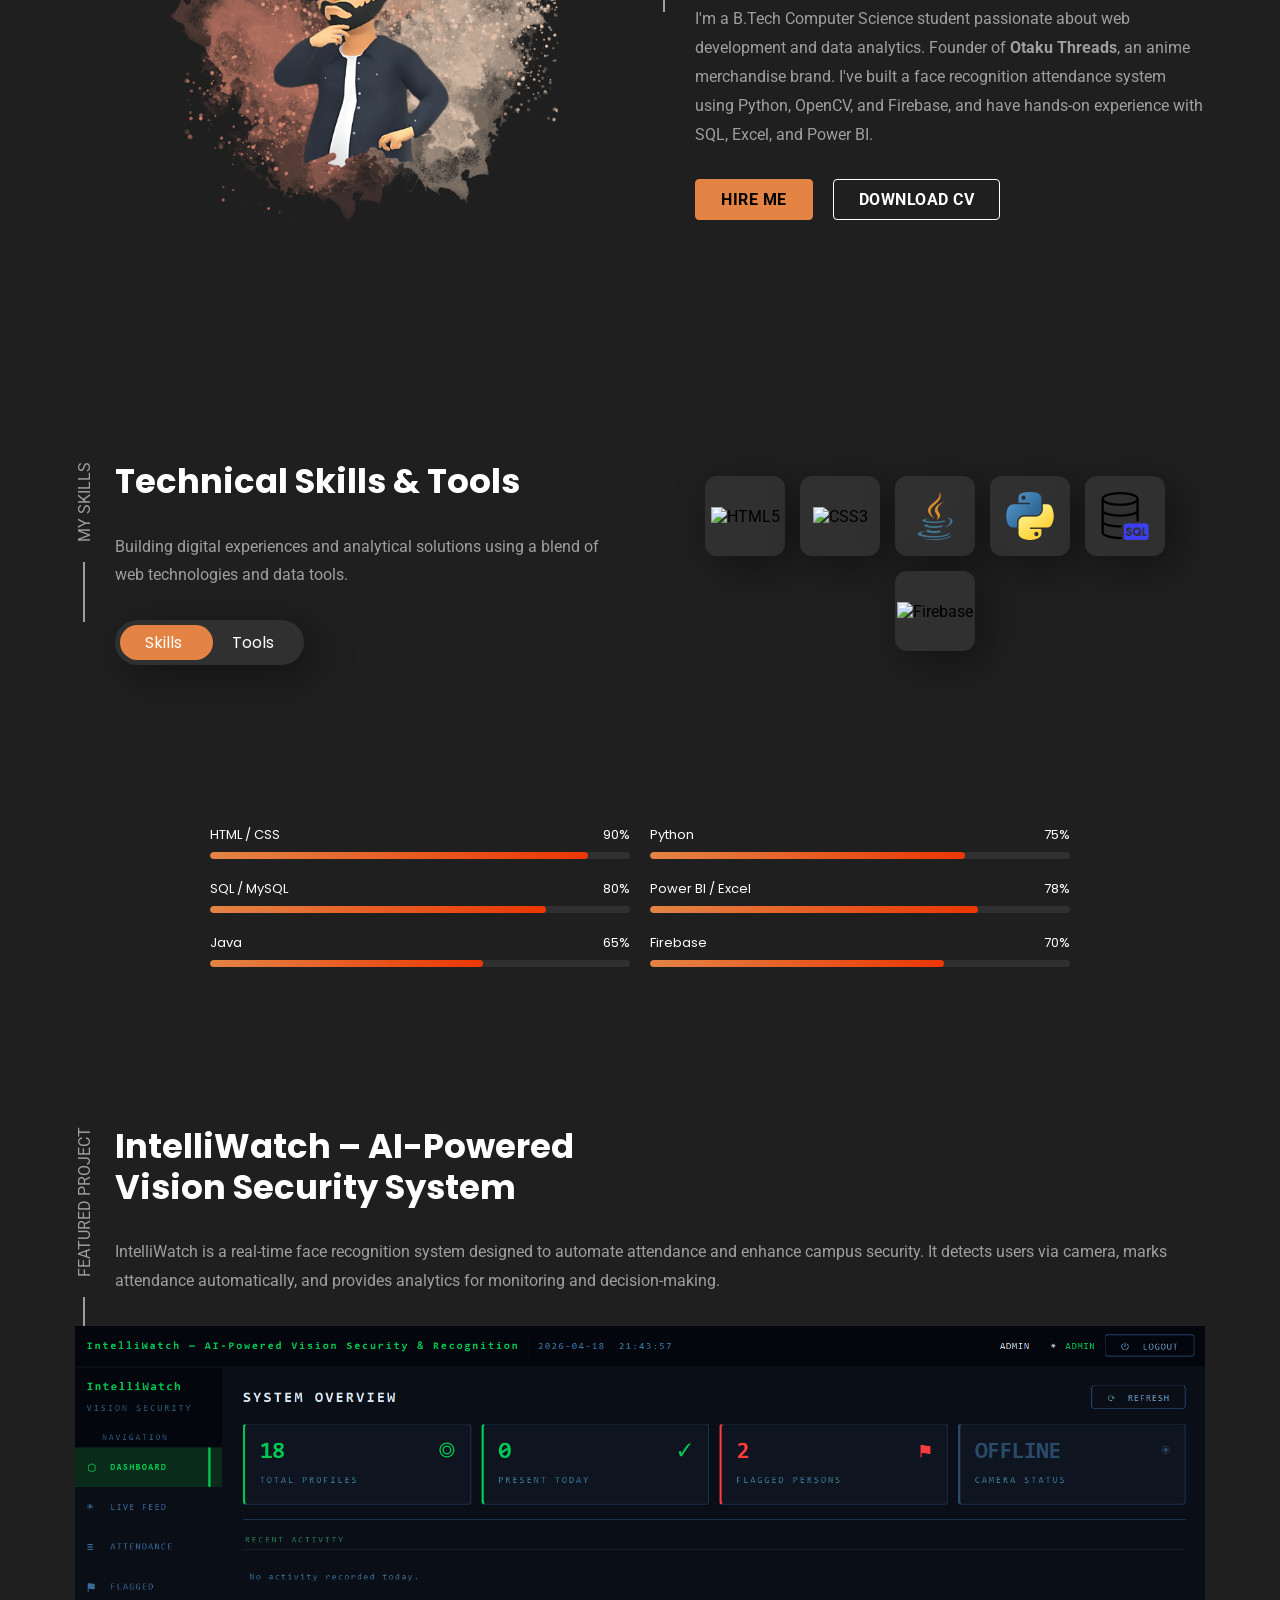
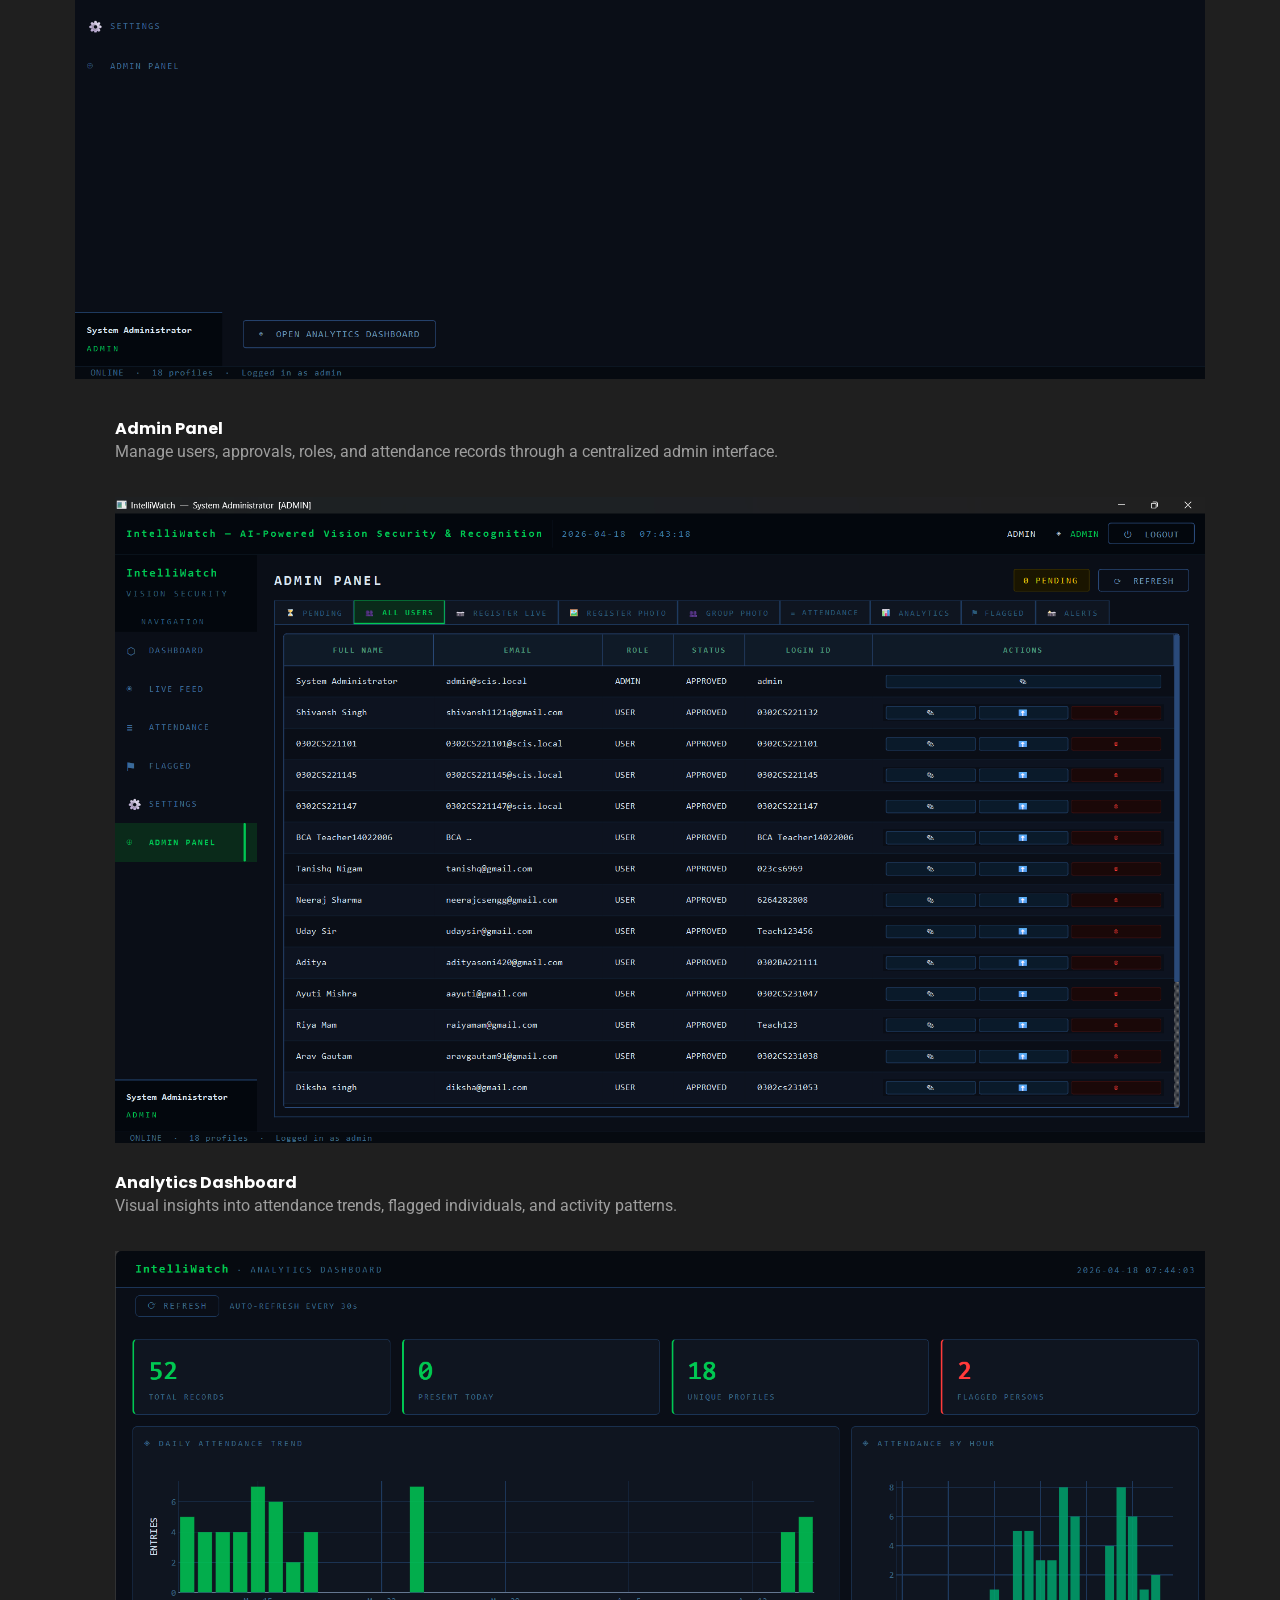
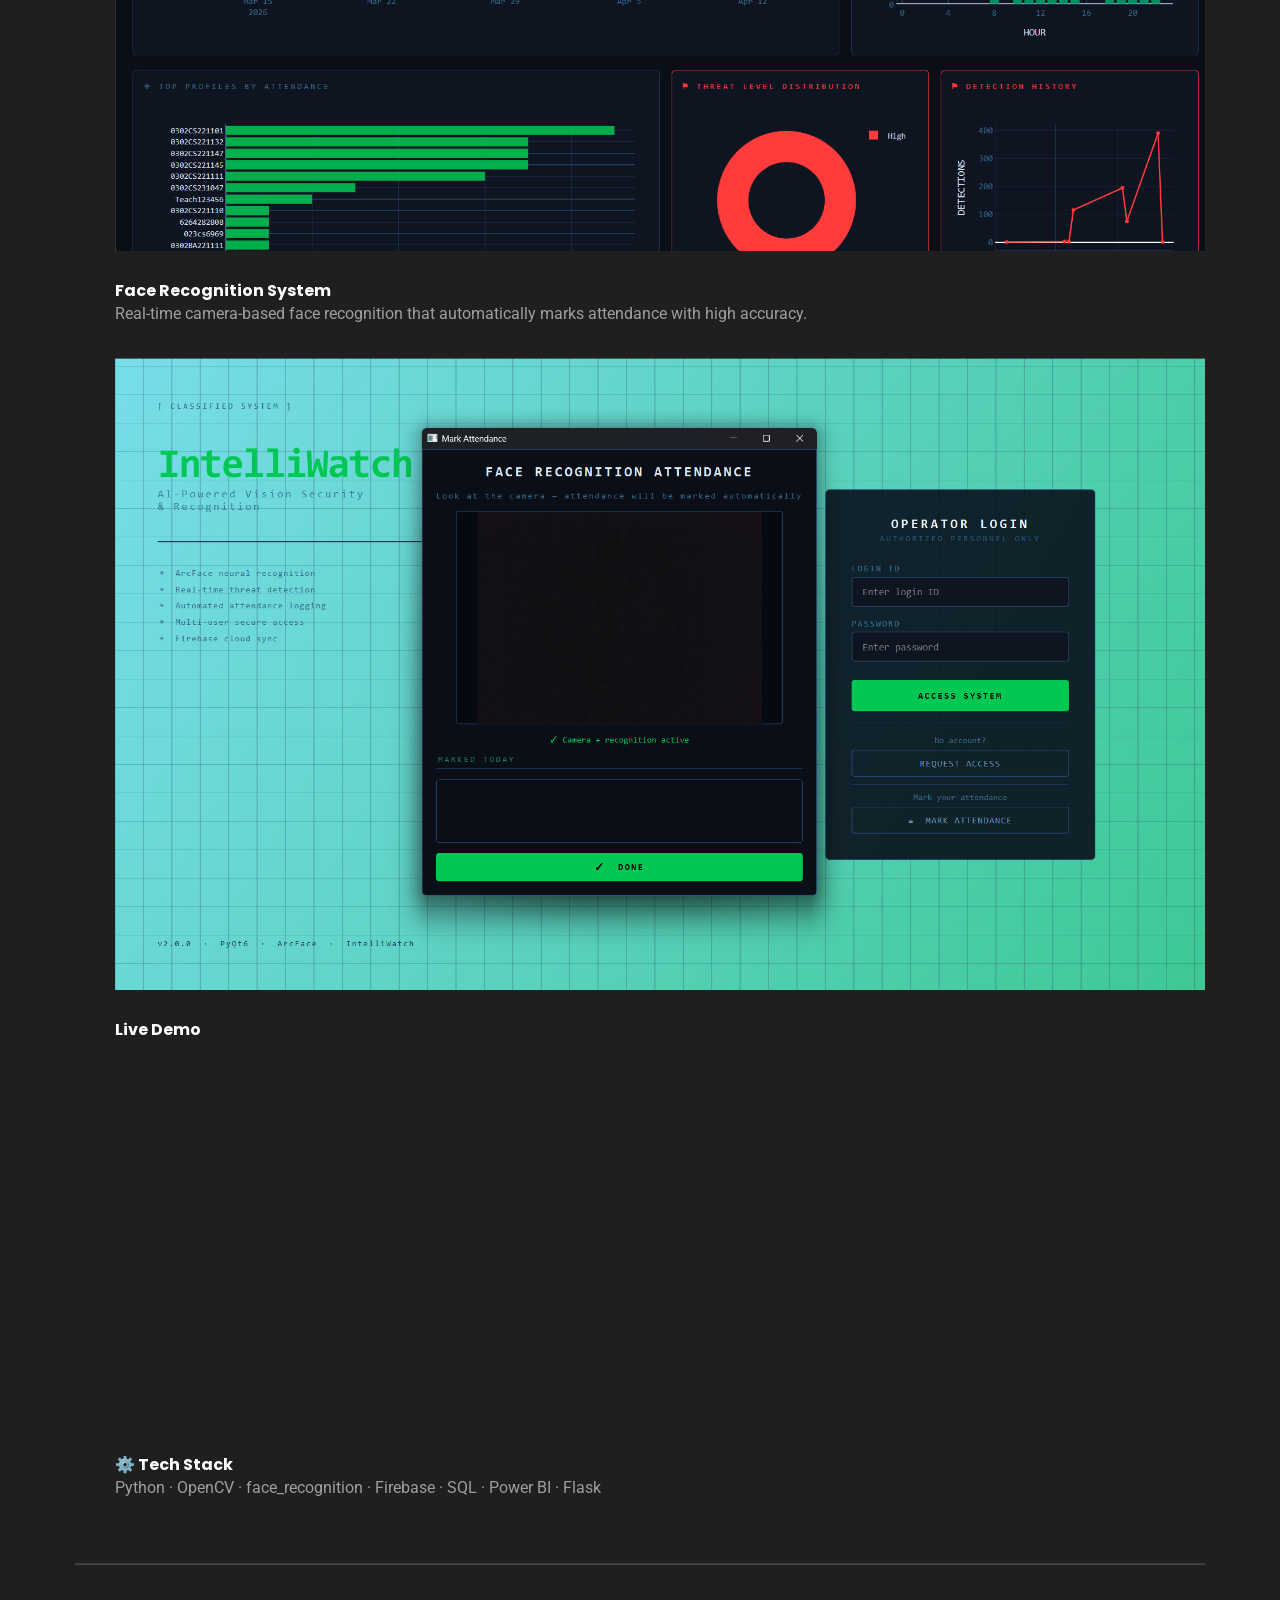
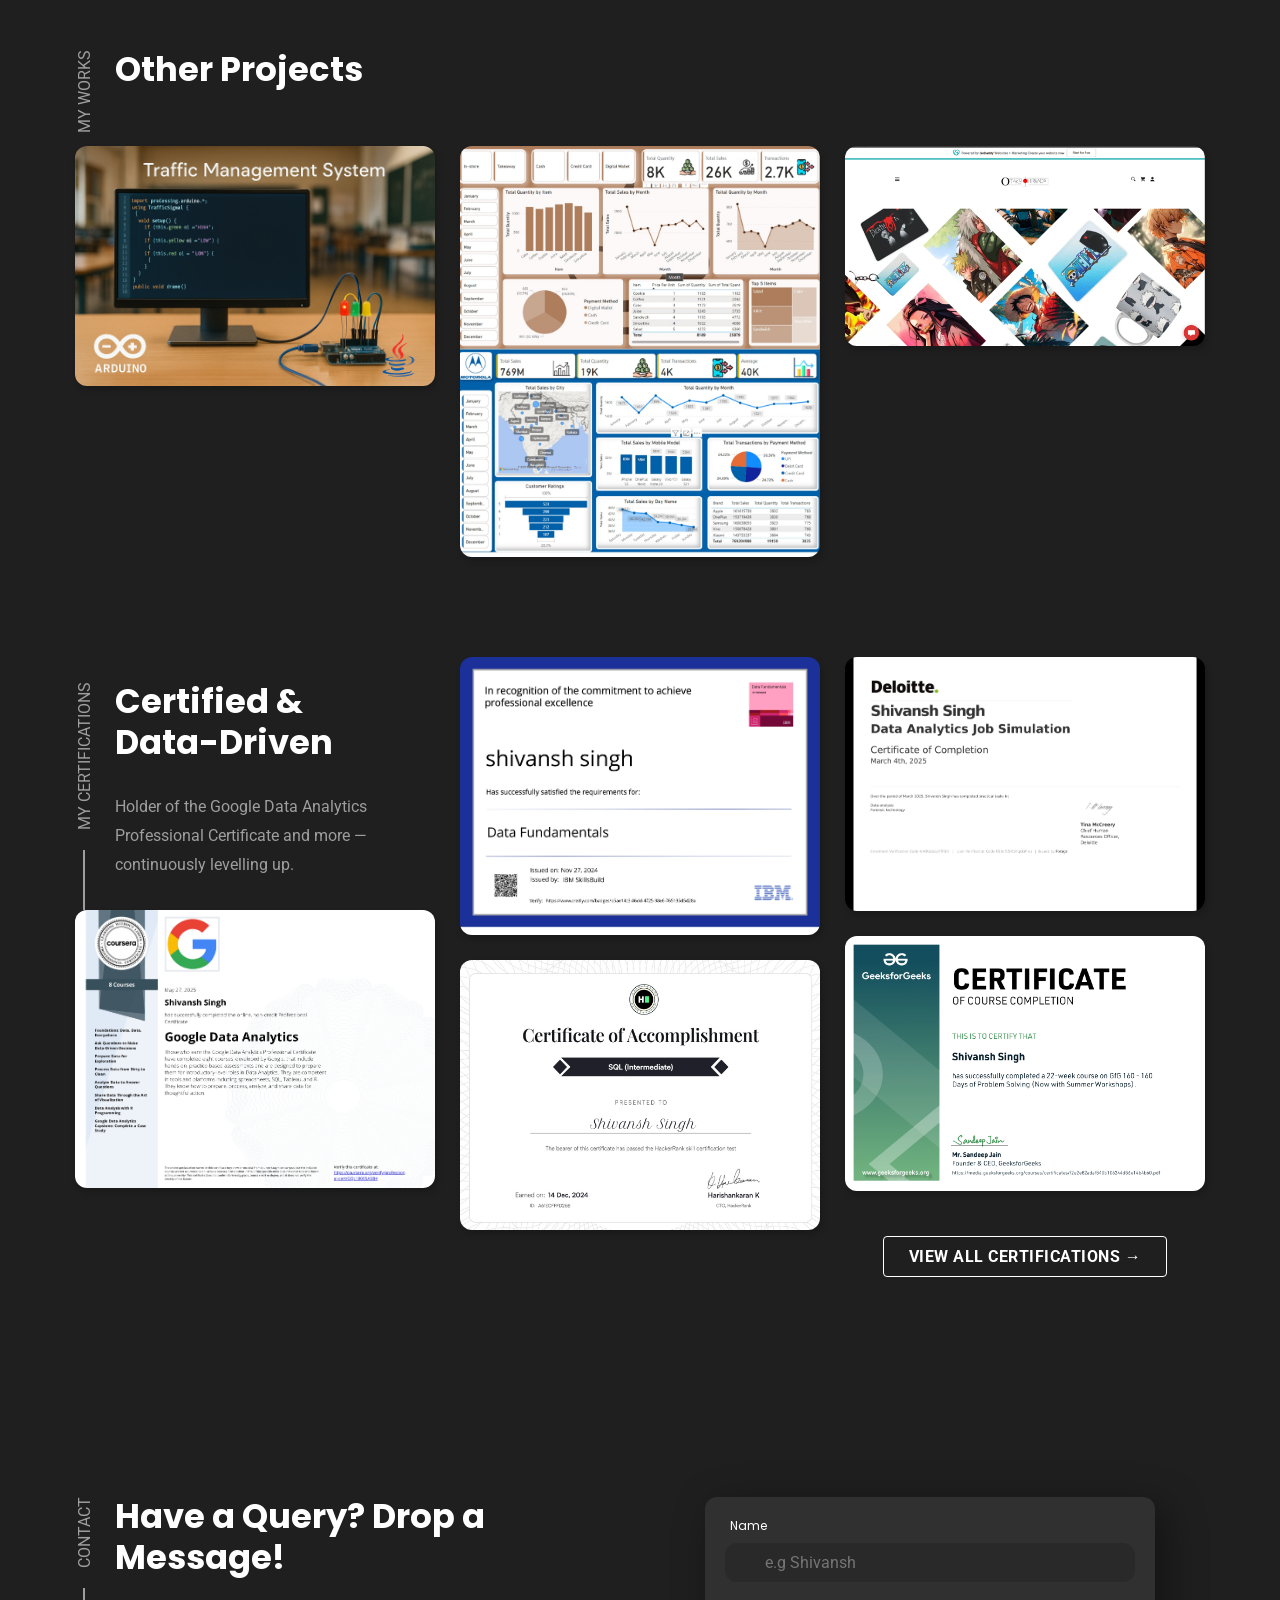
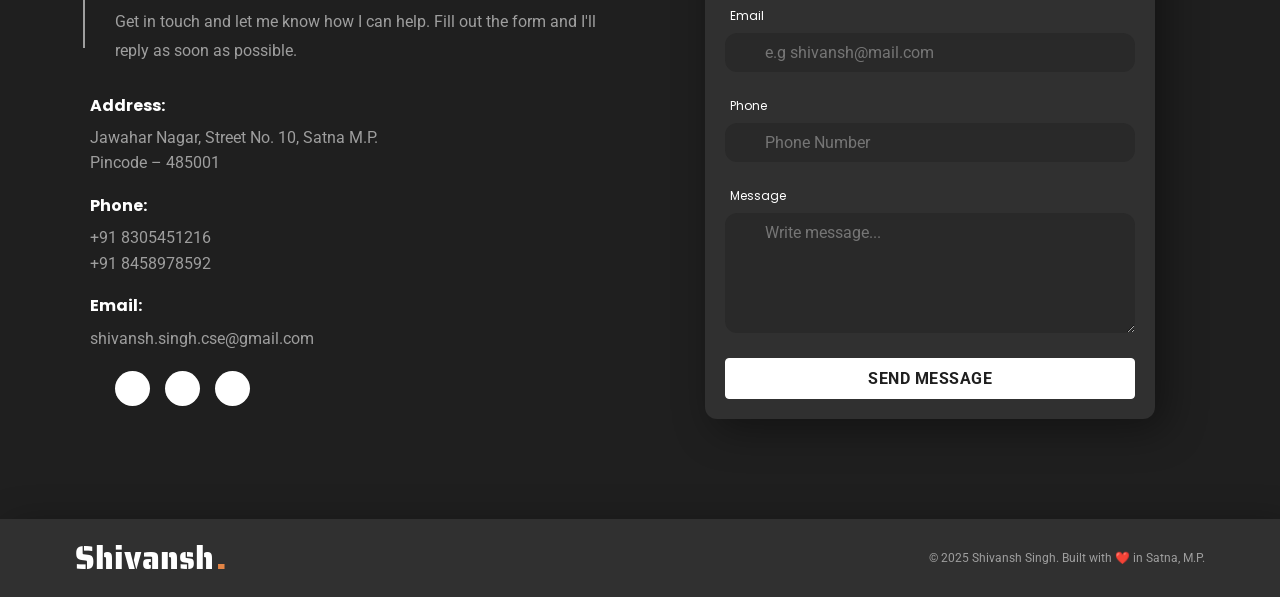
==== commit 78500c6f: "Featured Project" ====
--- a/index.html
+++ b/index.html
@@ -1,79 +1,59 @@
 <!DOCTYPE html>
 <html lang="en">
-
 <head>
   <meta charset="UTF-8">
   <meta http-equiv="X-UA-Compatible" content="IE=edge">
   <meta name="viewport" content="width=device-width, initial-scale=1.0">
-  <meta name="description" content="Shivansh Singh – Software Developer & Data Analyst. B.Tech CSE student crafting smart, user-friendly web and data solutions.">
+  <meta name="description" content="Shivansh Singh – Web Developer & Data Analyst portfolio.">
   <title>Shivansh – Portfolio</title>
-
-  <!-- Favicon -->
   <link rel="shortcut icon" href="./favicon.svg" type="image/svg+xml">
-
-  <!-- Preconnect for fonts -->
   <link rel="preconnect" href="https://fonts.googleapis.com">
   <link rel="preconnect" href="https://fonts.gstatic.com" crossorigin>
   <link href="https://fonts.googleapis.com/css2?family=Poppins:wght@700&family=Roboto:wght@400;700&family=Saira+Stencil+One&display=swap" rel="stylesheet">
-
-  <!-- Critical CSS -->
   <link rel="stylesheet" href="./assets/css/style.css">
 </head>
 
 <body id="top" class="dark_theme">
 
-  <!-- Cursor glow (desktop only) -->
   <div class="cursor-glow" aria-hidden="true"></div>
 
   <!-- HEADER -->
   <header class="header" data-header>
     <div class="container">
-
       <h1 class="h1 logo">
         <a href="#" class="logo-link">
           <img src="./assets/images/1736437525240.jpg" alt="Shivansh Singh" width="40" height="40">
           Shivansh<span>.</span>
         </a>
       </h1>
-
       <div class="navbar-actions">
-        <select name="language" id="lang" aria-label="Language">
-          <option value="en">En</option>
-        </select>
+        <select name="language" id="lang" aria-label="Language"><option value="en">En</option></select>
         <button class="theme-btn" aria-label="Toggle Theme" title="Toggle Theme" data-theme-btn>
           <span class="icon"></span>
         </button>
       </div>
-
-      <button class="nav-toggle-btn" aria-label="Toggle Menu" title="Toggle Menu" data-nav-toggle-btn>
-        <span class="one"></span>
-        <span class="two"></span>
-        <span class="three"></span>
+      <button class="nav-toggle-btn" aria-label="Toggle Menu" data-nav-toggle-btn>
+        <span class="one"></span><span class="two"></span><span class="three"></span>
       </button>
-
       <nav class="navbar" data-navbar>
         <ul class="navbar-list">
-          <li><a href="#home"      class="navbar-link">Home.</a></li>
-          <li><a href="#about"     class="navbar-link">About.</a></li>
-          <li><a href="#skills"    class="navbar-link">Skills.</a></li>
-          <li><a href="#portfolio" class="navbar-link">Portfolio.</a></li>
-          <li><a href="#contact"   class="navbar-link">Contact.</a></li>
+          <li><a href="#home"           class="navbar-link">Home.</a></li>
+          <li><a href="#about"          class="navbar-link">About.</a></li>
+          <li><a href="#skills"         class="navbar-link">Skills.</a></li>
+          <li><a href="#portfolio"      class="navbar-link">Portfolio.</a></li>
+          <li><a href="#certifications" class="navbar-link">Certs.</a></li>
+          <li><a href="#contact"        class="navbar-link">Contact.</a></li>
         </ul>
       </nav>
-
     </div>
   </header>
 
-
   <main>
     <article class="container">
 
       <!-- HERO -->
       <section class="hero" id="home">
-
-        <!-- Particle canvas -->
         <canvas id="hero-particles" class="hero-particles" aria-hidden="true"></canvas>
-
         <figure class="hero-banner">
           <picture>
             <source srcset="./assets/images/hero-banner.png"    media="(min-width: 768px)">
@@ -81,11 +61,10 @@
             <img src="./assets/images/hero-banner-sm.png" alt="Shivansh animated model" class="w-100">
           </picture>
         </figure>
-
         <div class="hero-content">
           <p class="hero-greeting">Hi, I'm Shivansh 👋</p>
           <h2 class="h2 hero-title">
-            I'm a&nbsp;<span class="typewriter" data-typewriter='["Saftware Developer","Data Analyst","Python Dev","Problem Solver"]'></span><span class="typewriter-cursor">|</span>
+            I'm a&nbsp;<span class="typewriter" data-typewriter='["Software Developer","Data Analyst","Python Dev","Problem Solver"]'></span><span class="typewriter-cursor">|</span>
           </h2>
           <p class="hero-subtitle">Crafting smart, user-friendly web &amp; data solutions</p>
           <div class="hero-btn-group">
@@ -93,220 +72,108 @@
             <a href="assets/Shivansh Resume Final.pdf" class="btn btn-secondary" download>Download CV</a>
           </div>
         </div>
-
         <ul class="hero-social-list">
-          <li>
-            <a href="https://github.com/Shivansh-singh96" class="hero-social-link" target="_blank" rel="noopener">
-              <ion-icon name="logo-github"></ion-icon>
-              <div class="tooltip">Github</div>
-            </a>
-          </li>
-          <li>
-            <a href="https://www.instagram.com/shivansh.singh96/" class="hero-social-link" target="_blank" rel="noopener">
-              <ion-icon name="logo-instagram"></ion-icon>
-              <div class="tooltip">Instagram</div>
-            </a>
-          </li>
-          <li>
-            <a href="https://www.linkedin.com/in/shivansh-singh-3b448a252/" class="hero-social-link" target="_blank" rel="noopener">
-              <ion-icon name="logo-linkedin"></ion-icon>
-              <div class="tooltip">Linkedin</div>
-            </a>
-          </li>
+          <li><a href="https://github.com/Shivansh-singh96"                    class="hero-social-link" target="_blank" rel="noopener"><ion-icon name="logo-github"></ion-icon><div class="tooltip">Github</div></a></li>
+          <li><a href="https://www.instagram.com/shivansh.singh96/"            class="hero-social-link" target="_blank" rel="noopener"><ion-icon name="logo-instagram"></ion-icon><div class="tooltip">Instagram</div></a></li>
+          <li><a href="https://www.linkedin.com/in/shivansh-singh-3b448a252/"  class="hero-social-link" target="_blank" rel="noopener"><ion-icon name="logo-linkedin"></ion-icon><div class="tooltip">Linkedin</div></a></li>
         </ul>
-
         <a href="#stats" class="scroll-down">Scroll</a>
-
       </section>
 
 
       <!-- STATS -->
       <section class="stats" id="stats">
         <ul class="stats-list">
-
           <li data-reveal data-reveal-delay="0">
             <div class="stats-card">
-              <div class="card-icon">
-                <img src="./assets/images/stats-card_icon-1.png" alt="" loading="lazy">
-              </div>
-              <h3 class="card-title">
-                <span data-counter="5" data-suffix="+">0+</span>
-                <strong>Projects Completed</strong>
-              </h3>
+              <div class="card-icon"><img src="./assets/images/stats-card_icon-1.png" alt="" loading="lazy"></div>
+              <h3 class="card-title"><span data-counter="5" data-suffix="+">5+</span><strong>Projects Completed</strong></h3>
               <ion-icon name="chevron-forward-outline"></ion-icon>
             </div>
           </li>
-
           <li data-reveal data-reveal-delay="100">
             <div class="stats-card">
-              <div class="card-icon">
-                <img src="./assets/images/stats-card_icon-2.png" alt="" loading="lazy">
-              </div>
-              <h3 class="card-title">
-                <span data-counter="5" data-suffix="+">0+</span>
-                <strong>Certifications Earned</strong>
-              </h3>
+              <div class="card-icon"><img src="./assets/images/stats-card_icon-2.png" alt="" loading="lazy"></div>
+              <h3 class="card-title"><span data-counter="5" data-suffix="+">5+</span><strong>Certifications Earned</strong></h3>
               <ion-icon name="chevron-forward-outline"></ion-icon>
             </div>
           </li>
-
           <li data-reveal data-reveal-delay="200">
             <div class="stats-card">
-              <div class="card-icon">
-                <img src="./assets/images/stats-card_icon-3.png" alt="" loading="lazy">
-              </div>
-              <h3 class="card-title">
-                <span data-counter="3" data-suffix="+">0+</span>
-                <strong>Years of Learning</strong>
-              </h3>
+              <div class="card-icon"><img src="./assets/images/stats-card_icon-3.png" alt="" loading="lazy"></div>
+              <h3 class="card-title"><span data-counter="3" data-suffix="+">3+</span><strong>Years of Learning</strong></h3>
               <ion-icon name="chevron-forward-outline"></ion-icon>
             </div>
           </li>
-
         </ul>
       </section>
 
 
       <!-- ABOUT -->
       <section class="about" id="about">
-
-        <figure class="about-banner" data-reveal data-reveal-delay="0">
+        <figure class="about-banner" data-reveal>
           <img src="./assets/images/about-banner.png" alt="Shivansh thinking" class="w-100" loading="lazy">
         </figure>
-
         <div class="about-content section-content" data-reveal data-reveal-delay="150">
-
           <p class="section-subtitle">About me</p>
           <h2 class="h3 section-title">Need a Website or Data Insight? I've Got You Covered!</h2>
-
           <p class="section-text">
-            I'm a B.Tech Computer Science student with a strong interest in web development and data analytics.
-            I'm the founder of <strong>Otaku Threads</strong>, an anime merchandise brand, where I built and managed
-            our e-commerce website. I've developed a face recognition-based attendance system using Python, OpenCV,
-            and Firebase.
+            I'm a B.Tech Computer Science student passionate about web development and data analytics.
+            Founder of <strong>Otaku Threads</strong>, an anime merchandise brand. I've built a face recognition
+            attendance system using Python, OpenCV, and Firebase, and have hands-on experience with SQL, Excel, and Power BI.
           </p>
-          <p class="section-text">
-            I hold hands-on experience in SQL, Excel, and Power BI. Passionate about turning ideas into real,
-            functional solutions — constantly exploring new technologies through personal projects, certifications,
-            and team collaborations.
-          </p>
-
           <div class="btn-group">
             <a href="#contact" class="btn btn-secondary">Hire me</a>
             <a href="assets/Shivansh Resume Final.pdf" class="btn btn-primary" download>Download CV</a>
           </div>
-
-        </div>
-
+        </div>
       </section>
 
 
       <!-- SKILLS -->
       <section class="skills" id="skills">
-
         <div class="skills-content section-content" data-reveal>
-
           <p class="section-subtitle">My skills</p>
           <h2 class="h3 section-title">Technical Skills &amp; Tools</h2>
-          <p class="section-text">
-            I build user-friendly digital experiences and analytical solutions using a blend of web technologies and data tools.
-          </p>
-
+          <p class="section-text">Building digital experiences and analytical solutions using a blend of web technologies and data tools.</p>
           <div class="skills-toggle" data-toggle-box>
             <button class="toggle-btn active" data-toggle-btn>Skills</button>
             <button class="toggle-btn"        data-toggle-btn>Tools</button>
           </div>
-
-        </div>
-
+        </div>
         <div class="skills-box" data-skills-box data-reveal data-reveal-delay="100">
-
           <ul class="skills-list">
-            <li data-reveal data-reveal-delay="0">
-              <div class="skill-card"><div class="tooltip">HTML5</div><div class="card-icon"><img src="./assets/images/html5.png"    alt="HTML5"    loading="lazy"></div></div>
-            </li>
-            <li data-reveal data-reveal-delay="60">
-              <div class="skill-card"><div class="tooltip">CSS3</div><div class="card-icon"><img src="./assets/images/css3.png"     alt="CSS3"     loading="lazy"></div></div>
-            </li>
-            <li data-reveal data-reveal-delay="120">
-              <div class="skill-card"><div class="tooltip">Java</div><div class="card-icon"><img src="./assets/images/java.png"     alt="Java"     loading="lazy"></div></div>
-            </li>
-            <li data-reveal data-reveal-delay="180">
-              <div class="skill-card"><div class="tooltip">Python</div><div class="card-icon"><img src="./assets/images/python.png"  alt="Python"   loading="lazy"></div></div>
-            </li>
-            <li data-reveal data-reveal-delay="240">
-              <div class="skill-card"><div class="tooltip">SQL</div><div class="card-icon"><img src="./assets/images/sql.png"       alt="SQL"      loading="lazy"></div></div>
-            </li>
-            <li data-reveal data-reveal-delay="300">
-              <div class="skill-card"><div class="tooltip">Firebase</div><div class="card-icon"><img src="./assets/images/firebase.png" alt="Firebase" loading="lazy"></div></div>
-            </li>
+            <li data-reveal data-reveal-delay="0">  <div class="skill-card"><div class="tooltip">HTML5</div>   <div class="card-icon"><img src="./assets/images/html5.png"    alt="HTML5"    loading="lazy"></div></div></li>
+            <li data-reveal data-reveal-delay="60"> <div class="skill-card"><div class="tooltip">CSS3</div>    <div class="card-icon"><img src="./assets/images/css3.png"     alt="CSS3"     loading="lazy"></div></div></li>
+            <li data-reveal data-reveal-delay="120"><div class="skill-card"><div class="tooltip">Java</div>    <div class="card-icon"><img src="./assets/images/java.png"     alt="Java"     loading="lazy"></div></div></li>
+            <li data-reveal data-reveal-delay="180"><div class="skill-card"><div class="tooltip">Python</div>  <div class="card-icon"><img src="./assets/images/python.png"   alt="Python"   loading="lazy"></div></div></li>
+            <li data-reveal data-reveal-delay="240"><div class="skill-card"><div class="tooltip">SQL</div>     <div class="card-icon"><img src="./assets/images/sql.png"      alt="SQL"      loading="lazy"></div></div></li>
+            <li data-reveal data-reveal-delay="300"><div class="skill-card"><div class="tooltip">Firebase</div><div class="card-icon"><img src="./assets/images/firebase.png" alt="Firebase" loading="lazy"></div></div></li>
           </ul>
-
           <ul class="tools-list">
-            <li data-reveal data-reveal-delay="0">
-              <div class="skill-card"><div class="tooltip">Power BI</div><div class="card-icon"><img src="./assets/images/Power-BI.png"    alt="Power BI"    loading="lazy"></div></div>
-            </li>
-            <li data-reveal data-reveal-delay="60">
-              <div class="skill-card"><div class="tooltip">Excel</div><div class="card-icon"><img src="./assets/images/excel.png"          alt="Excel"       loading="lazy"></div></div>
-            </li>
-            <li data-reveal data-reveal-delay="120">
-              <div class="skill-card"><div class="tooltip">PowerPoint</div><div class="card-icon"><img src="./assets/images/powerpoint.png" alt="PowerPoint"  loading="lazy"></div></div>
-            </li>
-            <li data-reveal data-reveal-delay="180">
-              <div class="skill-card"><div class="tooltip">Git</div><div class="card-icon"><img src="./assets/images/git.png"              alt="Git"          loading="lazy"></div></div>
-            </li>
-            <li data-reveal data-reveal-delay="240">
-              <div class="skill-card"><div class="tooltip">MySQL</div><div class="card-icon"><img src="./assets/images/mysql.png"          alt="MySQL"        loading="lazy"></div></div>
-            </li>
-            <li data-reveal data-reveal-delay="300">
-              <div class="skill-card"><div class="tooltip">VS Code</div><div class="card-icon"><img src="./assets/images/vs-code.png"      alt="VS Code"      loading="lazy"></div></div>
-            </li>
-            <li data-reveal data-reveal-delay="360">
-              <div class="skill-card"><div class="tooltip">Photoshop</div><div class="card-icon"><img src="./assets/images/photoshop.png"  alt="Photoshop"    loading="lazy"></div></div>
-            </li>
+            <li data-reveal data-reveal-delay="0">  <div class="skill-card"><div class="tooltip">Power BI</div>  <div class="card-icon"><img src="./assets/images/Power-BI.png"    alt="Power BI"   loading="lazy"></div></div></li>
+            <li data-reveal data-reveal-delay="60"> <div class="skill-card"><div class="tooltip">Excel</div>     <div class="card-icon"><img src="./assets/images/excel.png"        alt="Excel"      loading="lazy"></div></div></li>
+            <li data-reveal data-reveal-delay="120"><div class="skill-card"><div class="tooltip">PowerPoint</div><div class="card-icon"><img src="./assets/images/powerpoint.png"  alt="PowerPoint" loading="lazy"></div></div></li>
+            <li data-reveal data-reveal-delay="180"><div class="skill-card"><div class="tooltip">Git</div>       <div class="card-icon"><img src="./assets/images/git.png"          alt="Git"         loading="lazy"></div></div></li>
+            <li data-reveal data-reveal-delay="240"><div class="skill-card"><div class="tooltip">MySQL</div>     <div class="card-icon"><img src="./assets/images/mysql.png"        alt="MySQL"       loading="lazy"></div></div></li>
+            <li data-reveal data-reveal-delay="300"><div class="skill-card"><div class="tooltip">VS Code</div>   <div class="card-icon"><img src="./assets/images/vs-code.png"     alt="VS Code"     loading="lazy"></div></div></li>
+            <li data-reveal data-reveal-delay="360"><div class="skill-card"><div class="tooltip">Photoshop</div> <div class="card-icon"><img src="./assets/images/photoshop.png"   alt="Photoshop"   loading="lazy"></div></div></li>
           </ul>
-
-        </div>
-
-      </section>
-
-
-      <!-- SKILL PROFICIENCY BARS -->
+        </div>
+      </section>
+
+
+      <!-- SKILL BARS -->
       <section class="skill-bars-section" aria-label="Skill proficiency">
         <div class="container-inner">
           <p class="section-subtitle skill-bars-subtitle" data-reveal>Proficiency</p>
           <div class="skill-bars-grid">
-
-            <div class="skill-bar-item" data-reveal data-reveal-delay="0">
-              <div class="skill-bar-meta"><span>HTML / CSS</span><span>90%</span></div>
-              <div class="skill-bar-track"><div class="skill-bar-fill" data-skill-bar="90"></div></div>
-            </div>
-
-            <div class="skill-bar-item" data-reveal data-reveal-delay="80">
-              <div class="skill-bar-meta"><span>Python</span><span>75%</span></div>
-              <div class="skill-bar-track"><div class="skill-bar-fill" data-skill-bar="75"></div></div>
-            </div>
-
-            <div class="skill-bar-item" data-reveal data-reveal-delay="160">
-              <div class="skill-bar-meta"><span>SQL / MySQL</span><span>80%</span></div>
-              <div class="skill-bar-track"><div class="skill-bar-fill" data-skill-bar="80"></div></div>
-            </div>
-
-            <div class="skill-bar-item" data-reveal data-reveal-delay="240">
-              <div class="skill-bar-meta"><span>Power BI / Excel</span><span>78%</span></div>
-              <div class="skill-bar-track"><div class="skill-bar-fill" data-skill-bar="78"></div></div>
-            </div>
-
-            <div class="skill-bar-item" data-reveal data-reveal-delay="320">
-              <div class="skill-bar-meta"><span>Java</span><span>65%</span></div>
-              <div class="skill-bar-track"><div class="skill-bar-fill" data-skill-bar="65"></div></div>
-            </div>
-
-            <div class="skill-bar-item" data-reveal data-reveal-delay="400">
-              <div class="skill-bar-meta"><span>Firebase</span><span>70%</span></div>
-              <div class="skill-bar-track"><div class="skill-bar-fill" data-skill-bar="70"></div></div>
-            </div>
-
+            <div class="skill-bar-item" data-reveal data-reveal-delay="0">  <div class="skill-bar-meta"><span>HTML / CSS</span><span>90%</span></div><div class="skill-bar-track"><div class="skill-bar-fill" data-skill-bar="90"></div></div></div>
+            <div class="skill-bar-item" data-reveal data-reveal-delay="80"> <div class="skill-bar-meta"><span>Python</span><span>75%</span></div>    <div class="skill-bar-track"><div class="skill-bar-fill" data-skill-bar="75"></div></div></div>
+            <div class="skill-bar-item" data-reveal data-reveal-delay="160"><div class="skill-bar-meta"><span>SQL / MySQL</span><span>80%</span></div><div class="skill-bar-track"><div class="skill-bar-fill" data-skill-bar="80"></div></div></div>
+            <div class="skill-bar-item" data-reveal data-reveal-delay="240"><div class="skill-bar-meta"><span>Power BI / Excel</span><span>78%</span></div><div class="skill-bar-track"><div class="skill-bar-fill" data-skill-bar="78"></div></div></div>
+            <div class="skill-bar-item" data-reveal data-reveal-delay="320"><div class="skill-bar-meta"><span>Java</span><span>65%</span></div>      <div class="skill-bar-track"><div class="skill-bar-fill" data-skill-bar="65"></div></div></div>
+            <div class="skill-bar-item" data-reveal data-reveal-delay="400"><div class="skill-bar-meta"><span>Firebase</span><span>70%</span></div>  <div class="skill-bar-track"><div class="skill-bar-fill" data-skill-bar="70"></div></div></div>
           </div>
         </div>
       </section>
@@ -315,29 +182,65 @@
       <!-- PROJECTS -->
       <section class="project" id="portfolio">
 
+        <div class="project-content section-content" data-reveal>
+          <p class="section-subtitle">Featured Project</p>
+          <h2 class="h3 section-title">IntelliWatch – AI-Powered Vision Security System</h2>
+          <p class="section-text">
+            IntelliWatch is a real-time face recognition system designed to automate attendance
+            and enhance campus security. It detects users via camera, marks attendance automatically,
+            and provides analytics for monitoring and decision-making.
+          </p>
+        </div>
+
+        <div style="margin-bottom:40px;" data-reveal data-reveal-delay="100">
+          <img src="./assets/images/intelliwatch-dashboard.png" class="w-100" alt="IntelliWatch Dashboard" loading="lazy">
+        </div>
+
+        <div class="project-content section-content">
+          <h3 class="h4" data-reveal>Admin Panel</h3>
+          <p class="section-text" data-reveal data-reveal-delay="60">Manage users, approvals, roles, and attendance records through a centralized admin interface.</p>
+          <img src="./assets/images/intelliwatch-admin.png"     class="w-100" style="margin-bottom:30px;" data-reveal data-reveal-delay="120" loading="lazy">
+
+          <h3 class="h4" data-reveal>Analytics Dashboard</h3>
+          <p class="section-text" data-reveal data-reveal-delay="60">Visual insights into attendance trends, flagged individuals, and activity patterns.</p>
+          <img src="./assets/images/intelliwatch-analytics.png" class="w-100" style="margin-bottom:30px;" data-reveal data-reveal-delay="120" loading="lazy">
+
+          <h3 class="h4" data-reveal>Face Recognition System</h3>
+          <p class="section-text" data-reveal data-reveal-delay="60">Real-time camera-based face recognition that automatically marks attendance with high accuracy.</p>
+          <img src="./assets/images/intelliwatch-face.png"      class="w-100" style="margin-bottom:30px;" data-reveal data-reveal-delay="120" loading="lazy">
+        </div>
+
+        <div class="project-content section-content" data-reveal>
+          <h3 class="h4">Live Demo</h3>
+          <iframe width="100%" height="400" src="https://www.youtube.com/embed/YOUR_VIDEO_LINK"
+            frameborder="0" allowfullscreen style="border-radius:12px;margin-top:12px;"></iframe>
+        </div>
+
+        <div class="project-content section-content" data-reveal>
+          <h3 class="h4">⚙️ Tech Stack</h3>
+          <p class="section-text">Python · OpenCV · face_recognition · Firebase · SQL · Power BI · Flask</p>
+        </div>
+
+        <hr style="margin:60px 0;opacity:0.2;">
+
+        <!-- Other Projects — fully static HTML, zero JS dependency -->
         <ul class="project-list">
-
-          <li data-reveal>
+          <li data-reveal style="column-span:all">
             <div class="project-content section-content">
               <p class="section-subtitle">My Works</p>
-              <h2 class="h3 section-title">Projects That Will Amaze You!</h2>
-              <p class="section-text">
-                High-quality, long-term solutions — from websites and data dashboards to intelligent systems
-                like face recognition attendance and traffic management. Well-documented, cleanly designed,
-                and intuitive for both technical and non-technical users.
-              </p>
+              <h2 class="h3 section-title">Other Projects</h2>
             </div>
           </li>
 
           <li data-reveal data-reveal-delay="0">
             <a href="https://github.com/Shivansh-singh96" target="_blank" rel="noopener" class="project-card">
               <figure class="card-banner">
-                <img src="./assets/images/project-1.png" class="w-100" alt="Face Recognition Attendance System" loading="lazy">
+                <img src="./assets/images/project-2.png" class="w-100" alt="Traffic Management System" loading="lazy">
                 <div class="card-overlay"><span>View Project →</span></div>
               </figure>
               <div class="card-content">
-                <h3 class="h4 card-title">Face Recognition &amp;<br>Attendance System</h3>
-                <time class="publish-date" datetime="2025-02">February 2025</time>
+                <h3 class="h4 card-title">Traffic Management System</h3>
+                <time class="publish-date" datetime="2021-03">March 2021</time>
               </div>
             </a>
           </li>
@@ -345,12 +248,12 @@
           <li data-reveal data-reveal-delay="80">
             <a href="https://github.com/Shivansh-singh96" target="_blank" rel="noopener" class="project-card">
               <figure class="card-banner">
-                <img src="./assets/images/project-2.png" class="w-100" alt="Traffic Management System" loading="lazy">
+                <img src="./assets/images/project-3.jpg" class="w-100" alt="Interactive Dashboards" loading="lazy">
                 <div class="card-overlay"><span>View Project →</span></div>
               </figure>
               <div class="card-content">
-                <h3 class="h4 card-title">Traffic Management System</h3>
-                <time class="publish-date" datetime="2021-03">March 2021</time>
+                <h3 class="h4 card-title">Interactive Dashboards</h3>
+                <time class="publish-date" datetime="2024-04">April 2024</time>
               </div>
             </a>
           </li>
@@ -358,32 +261,6 @@
           <li data-reveal data-reveal-delay="160">
             <a href="https://github.com/Shivansh-singh96" target="_blank" rel="noopener" class="project-card">
               <figure class="card-banner">
-                <img src="./assets/images/project-3.jpg" class="w-100" alt="Interactive Dashboards" loading="lazy">
-                <div class="card-overlay"><span>View Project →</span></div>
-              </figure>
-              <div class="card-content">
-                <h3 class="h4 card-title">Interactive Dashboards</h3>
-                <time class="publish-date" datetime="2024-04">April 2024</time>
-              </div>
-            </a>
-          </li>
-
-          <li data-reveal data-reveal-delay="240">
-            <a href="https://github.com/Shivansh-singh96/Portfolio" target="_blank" rel="noopener" class="project-card">
-              <figure class="card-banner">
-                <img src="./assets/images/project-4.png" class="w-100" alt="Personal Portfolio" loading="lazy">
-                <div class="card-overlay"><span>View Project →</span></div>
-              </figure>
-              <div class="card-content">
-                <h3 class="h4 card-title">Personal Portfolio</h3>
-                <time class="publish-date" datetime="2025-05">May 2025</time>
-              </div>
-            </a>
-          </li>
-
-          <li data-reveal data-reveal-delay="320">
-            <a href="https://github.com/Shivansh-singh96" target="_blank" rel="noopener" class="project-card">
-              <figure class="card-banner">
                 <img src="./assets/images/project-5.png" class="w-100" alt="E-commerce Website" loading="lazy">
                 <div class="card-overlay"><span>View Project →</span></div>
               </figure>
@@ -395,73 +272,127 @@
           </li>
 
         </ul>
-
-      </section>
-
-
-      <!-- CERTIFICATIONS -->
+      </section>
+
+
+      <!-- ═══════════════════════════════════════════
+           CERTIFICATIONS — 100% static HTML
+           No data.js, no JS rendering, nothing to break
+           ═══════════════════════════════════════════ -->
       <section class="project cert-section" id="certifications">
-
         <ul class="project-list">
+
+          <!-- Header -->
           <li data-reveal>
             <div class="project-content section-content">
               <p class="section-subtitle">My Certifications</p>
               <h2 class="h3 section-title">Certified &amp; Data-Driven</h2>
               <p class="section-text">
-                Proud holder of the Google Data Analytics Professional Certificate — an eight-course program
-                by Google on Coursera, covering data cleaning, analysis, and visualization with Excel, SQL,
-                R, and Tableau.
+                Holder of the Google Data Analytics Professional Certificate and more — continuously levelling up.
               </p>
             </div>
           </li>
 
-          <li data-reveal data-reveal-delay="100">
+          <!-- Certificate 1 -->
+          <li data-reveal data-reveal-delay="0">
             <a href="https://www.coursera.org/account/accomplishments/professional-cert/GQL18005A5B4"
                class="project-card" target="_blank" rel="noopener">
               <figure class="card-banner">
-                <img src="./assets/images/Certificate-1.jpg" class="w-100" alt="Google Data Analytics Certificate" loading="lazy">
+                <img src="./assets/images/Certificate-1.jpg" class="w-100"
+                     alt="Google Data Analytics Professional Certificate" loading="lazy">
                 <div class="card-overlay"><span>View Certificate →</span></div>
               </figure>
               <div class="card-content">
                 <h3 class="h4 card-title">Google Data Analytics<br>Professional Certificate</h3>
-              </div>
-            </a>
-          </li>
-
-          <li data-reveal data-reveal-delay="200" style="display:flex;align-items:center;justify-content:center;">
-            <div style="text-align:center;padding:20px 0;">
-              <a href="./certification.html" class="btn btn-primary">View All Certifications →</a>
-            </div>
+                <time class="publish-date">Google / Coursera · 2024</time>
+              </div>
+            </a>
+          </li>
+
+          <!-- Certificate 2 -->
+          <li data-reveal data-reveal-delay="100">
+            <a href="#" class="project-card" target="_blank" rel="noopener">
+              <figure class="card-banner">
+                <img src="./assets/images/Certificate-2.jpg" class="w-100"
+                     alt="Certificate 2" loading="lazy">
+                <div class="card-overlay"><span>View Certificate →</span></div>
+              </figure>
+              <div class="card-content">
+                <h3 class="h4 card-title">Certificate 2</h3>
+                <time class="publish-date">2024</time>
+              </div>
+            </a>
+          </li>
+
+          <!-- Certificate 3 -->
+          <li data-reveal data-reveal-delay="200">
+            <a href="#" class="project-card" target="_blank" rel="noopener">
+              <figure class="card-banner">
+                <img src="./assets/images/Certificate-3.jpg" class="w-100"
+                     alt="Certificate 3" loading="lazy">
+                <div class="card-overlay"><span>View Certificate →</span></div>
+              </figure>
+              <div class="card-content">
+                <h3 class="h4 card-title">Certificate 3</h3>
+                <time class="publish-date">2024</time>
+              </div>
+            </a>
+          </li>
+
+          <!-- Certificate 4 -->
+          <li data-reveal data-reveal-delay="300">
+            <a href="#" class="project-card" target="_blank" rel="noopener">
+              <figure class="card-banner">
+                <img src="./assets/images/Certificate-4.jpg" class="w-100"
+                     alt="Certificate 4" loading="lazy">
+                <div class="card-overlay"><span>View Certificate →</span></div>
+              </figure>
+              <div class="card-content">
+                <h3 class="h4 card-title">Certificate 4</h3>
+                <time class="publish-date">2024</time>
+              </div>
+            </a>
+          </li>
+
+          <!-- Certificate 5 -->
+          <li data-reveal data-reveal-delay="400">
+            <a href="#" class="project-card" target="_blank" rel="noopener">
+              <figure class="card-banner">
+                <img src="./assets/images/Certificate-5.jpg" class="w-100"
+                     alt="Certificate 5" loading="lazy">
+                <div class="card-overlay"><span>View Certificate →</span></div>
+              </figure>
+              <div class="card-content">
+                <h3 class="h4 card-title">Certificate 5</h3>
+                <time class="publish-date">2024</time>
+              </div>
+            </a>
+          </li>
+
+          <!-- View All -->
+          <li data-reveal data-reveal-delay="500"
+              style="display:flex;align-items:center;justify-content:center;padding:20px 0;">
+            <a href="./certification.html" class="btn btn-primary">View All Certifications →</a>
           </li>
 
         </ul>
-
       </section>
 
 
       <!-- CONTACT -->
       <section class="contact" id="contact">
-
         <div class="contact-content section-content" data-reveal>
-
           <p class="section-subtitle">Contact</p>
           <h2 class="h3 section-title">Have a Query? Drop a Message!</h2>
-          <p class="section-text">
-            Get in touch and let me know how I can help. Fill out the form and I'll be in touch as soon as possible.
-          </p>
-
+          <p class="section-text">Get in touch and let me know how I can help. Fill out the form and I'll reply as soon as possible.</p>
           <ul class="contact-list">
-
             <li class="contact-list-item">
               <div class="contact-item-icon"><ion-icon name="location-outline"></ion-icon></div>
               <div class="wrapper">
                 <h3 class="h4 contact-item-title">Address:</h3>
-                <address class="contact-info">
-                  Jawahar Nagar, Street No. 10, Satna M.P.<br>Pincode – 485001
-                </address>
+                <address class="contact-info">Jawahar Nagar, Street No. 10, Satna M.P.<br>Pincode – 485001</address>
               </div>
             </li>
-
             <li class="contact-list-item">
               <div class="contact-item-icon"><ion-icon name="call-outline"></ion-icon></div>
               <div class="wrapper">
@@ -470,7 +401,6 @@
                 <a href="tel:+918458978592" class="contact-info">+91 8458978592</a>
               </div>
             </li>
-
             <li class="contact-list-item">
               <div class="contact-item-icon"><ion-icon name="mail-outline"></ion-icon></div>
               <div class="wrapper">
@@ -478,104 +408,42 @@
                 <a href="mailto:shivansh.singh.cse@gmail.com" class="contact-info">shivansh.singh.cse@gmail.com</a>
               </div>
             </li>
-
             <li>
               <ul class="contac-social-list">
-                <li>
-                  <a href="https://github.com/Shivansh-singh96" class="contact-social-link" target="_blank" rel="noopener">
-                    <div class="tooltip">Github</div>
-                    <ion-icon name="logo-github"></ion-icon>
-                  </a>
-                </li>
-                <li>
-                  <a href="https://www.instagram.com/shivansh.singh96/" class="contact-social-link" target="_blank" rel="noopener">
-                    <div class="tooltip">Instagram</div>
-                    <ion-icon name="logo-instagram"></ion-icon>
-                  </a>
-                </li>
-                <li>
-                  <a href="https://www.linkedin.com/in/shivansh-singh-3b448a252/" class="contact-social-link" target="_blank" rel="noopener">
-                    <div class="tooltip">Linkedin</div>
-                    <ion-icon name="logo-linkedin"></ion-icon>
-                  </a>
-                </li>
+                <li><a href="https://github.com/Shivansh-singh96"                   class="contact-social-link" target="_blank" rel="noopener"><div class="tooltip">Github</div><ion-icon name="logo-github"></ion-icon></a></li>
+                <li><a href="https://www.instagram.com/shivansh.singh96/"           class="contact-social-link" target="_blank" rel="noopener"><div class="tooltip">Instagram</div><ion-icon name="logo-instagram"></ion-icon></a></li>
+                <li><a href="https://www.linkedin.com/in/shivansh-singh-3b448a252/" class="contact-social-link" target="_blank" rel="noopener"><div class="tooltip">Linkedin</div><ion-icon name="logo-linkedin"></ion-icon></a></li>
               </ul>
             </li>
-
           </ul>
-
-        </div>
-
-        <form name="contact" method="POST" data-netlify="true" netlify-honeypot="bot-field" class="contact-form" data-reveal data-reveal-delay="150">
-
+        </div>
+        <form name="contact" method="POST" data-netlify="true" netlify-honeypot="bot-field"
+              class="contact-form" data-reveal data-reveal-delay="150">
           <input type="hidden" name="form-name" value="contact">
           <p hidden><label>Don't fill this out: <input name="bot-field"></label></p>
-
-          <div class="form-wrapper">
-            <label for="name" class="form-label">Name</label>
-            <div class="input-wrapper">
-              <input type="text"  name="name"    id="name"    required placeholder="e.g Shivansh"             class="input-field">
-              <ion-icon name="person-circle"></ion-icon>
-            </div>
-          </div>
-
-          <div class="form-wrapper">
-            <label for="email" class="form-label">Email</label>
-            <div class="input-wrapper">
-              <input type="email" name="email"   id="email"   required placeholder="e.g shivansh@mail.com"    class="input-field">
-              <ion-icon name="mail"></ion-icon>
-            </div>
-          </div>
-
-          <div class="form-wrapper">
-            <label for="phone" class="form-label">Phone</label>
-            <div class="input-wrapper">
-              <input type="tel"   name="phone"   id="phone"   required placeholder="Phone Number"             class="input-field">
-              <ion-icon name="call"></ion-icon>
-            </div>
-          </div>
-
-          <div class="form-wrapper">
-            <label for="message" class="form-label">Message</label>
-            <div class="input-wrapper">
-              <textarea name="message" id="message" required placeholder="Write message..." class="input-field"></textarea>
-              <ion-icon name="chatbubbles"></ion-icon>
-            </div>
-          </div>
-
+          <div class="form-wrapper"><label for="name" class="form-label">Name</label><div class="input-wrapper"><input type="text" name="name" id="name" required placeholder="e.g Shivansh" class="input-field"><ion-icon name="person-circle"></ion-icon></div></div>
+          <div class="form-wrapper"><label for="email" class="form-label">Email</label><div class="input-wrapper"><input type="email" name="email" id="email" required placeholder="e.g shivansh@mail.com" class="input-field"><ion-icon name="mail"></ion-icon></div></div>
+          <div class="form-wrapper"><label for="phone" class="form-label">Phone</label><div class="input-wrapper"><input type="tel" name="phone" id="phone" required placeholder="Phone Number" class="input-field"><ion-icon name="call"></ion-icon></div></div>
+          <div class="form-wrapper"><label for="message" class="form-label">Message</label><div class="input-wrapper"><textarea name="message" id="message" required placeholder="Write message..." class="input-field"></textarea><ion-icon name="chatbubbles"></ion-icon></div></div>
           <button type="submit" class="btn btn-primary">Send Message</button>
-
         </form>
-
       </section>
 
     </article>
   </main>
 
-
-  <!-- FOOTER -->
   <footer class="footer">
     <div class="container">
-      <p class="h1 logo">
-        <a href="#">Shivansh<span>.</span></a>
-      </p>
-      <p class="copyright">
-        &copy; 2025 Shivansh Singh. Built with ❤️ in Satna, M.P.
-      </p>
+      <p class="h1 logo"><a href="#">Shivansh<span>.</span></a></p>
+      <p class="copyright">&copy; 2025 Shivansh Singh. Built with ❤️ in Satna, M.P.</p>
     </div>
   </footer>
 
-
-  <!-- GO TO TOP -->
-  <a href="#top" class="go-top" data-go-top title="Go to Top">
-    <ion-icon name="arrow-up"></ion-icon>
-  </a>
-
-
-  <!-- Scripts -->
+  <a href="#top" class="go-top" data-go-top title="Go to Top"><ion-icon name="arrow-up"></ion-icon></a>
+
   <script src="./assets/js/script.js" defer></script>
   <script type="module" src="https://unpkg.com/ionicons@5.5.2/dist/ionicons/ionicons.esm.js"></script>
   <script nomodule src="https://unpkg.com/ionicons@5.5.2/dist/ionicons/ionicons.js"></script>
 
 </body>
-</html>
+</html>
--- a/assets/css/style.css
+++ b/assets/css/style.css
@@ -1,8 +1,3 @@
-
-
-
-
-
 /*-----------------------------------*\
  * #CUSTOM PROPERTY
 \*-----------------------------------*/
@@ -1385,12 +1380,10 @@
 }
 
 /* ---- Active Nav Link ---- */
-.navbar-link.active-link {
-  color: var(--raw-seinna) !important;
-}
+.navbar-link.active-link { color: var(--raw-seinna) !important; }
 .navbar-link.active-link::before { width: 100%; }
 
-/* ---- Typewriter cursor ---- */
+/* ---- Typewriter ---- */
 .typewriter { color: var(--raw-seinna); }
 .typewriter-cursor {
   display: inline-block;
@@ -1401,6 +1394,7 @@
 @keyframes blink { 50% { opacity: 0; } }
 
 /* ---- Hero Enhancements ---- */
+.hero { position: relative; }
 .hero-particles {
   position: absolute;
   inset: 0;
@@ -1434,15 +1428,13 @@
   opacity: 0;
   animation: fadeInUp 0.6s 0.7s forwards;
 }
+.hero-title {
+  opacity: 0;
+  animation: fadeInUp 0.6s 0.35s forwards;
+}
 @keyframes fadeInUp {
   from { opacity: 0; transform: translateY(20px); }
   to   { opacity: 1; transform: translateY(0); }
-}
-
-/* Hero title entrance */
-.hero-title {
-  opacity: 0;
-  animation: fadeInUp 0.6s 0.35s forwards;
 }
 
 /* ---- Ripple ---- */
@@ -1458,27 +1450,18 @@
   margin-left: -3px;
   margin-top: -3px;
 }
-@keyframes ripple {
-  to { transform: scale(60); opacity: 0; }
-}
+@keyframes ripple { to { transform: scale(60); opacity: 0; } }
 
 /* ---- Skill Bars ---- */
-.skill-bars-section {
-  padding-block: 60px;
-}
+.skill-bars-section { padding-block: 60px; }
 .container-inner { max-width: 900px; margin-inline: auto; padding-inline: 20px; }
-.skill-bars-subtitle {
-  margin-bottom: 30px;
-}
+.skill-bars-subtitle { margin-bottom: 30px; }
 .skill-bars-grid {
   display: grid;
   grid-template-columns: 1fr;
   gap: 20px;
 }
-@media (min-width: 600px) {
-  .skill-bars-grid { grid-template-columns: 1fr 1fr; }
-}
-.skill-bar-item {}
+@media (min-width: 600px) { .skill-bars-grid { grid-template-columns: 1fr 1fr; } }
 .skill-bar-meta {
   display: flex;
   justify-content: space-between;
@@ -1511,25 +1494,19 @@
   place-items: center;
   opacity: 0;
   transition: opacity 0.3s ease;
-  border-radius: inherit;
 }
 .card-overlay span {
   color: var(--white);
   font-size: var(--fs-6);
   font-family: var(--ff-poppins);
   font-weight: var(--fw-700);
-  letter-spacing: 0.5px;
   transform: translateY(10px);
   transition: transform 0.3s ease;
 }
 .project-card:is(:hover,:focus) .card-overlay { opacity: 1; }
 .project-card:is(:hover,:focus) .card-overlay span { transform: translateY(0); }
-.project-card .card-banner img {
-  transition: transform 0.4s ease;
-}
-.project-card:is(:hover,:focus) .card-banner img {
-  transform: scale(1.05);
-}
+.project-card .card-banner img { transition: transform 0.4s ease; }
+.project-card:is(:hover,:focus) .card-banner img { transform: scale(1.05); }
 
 /* ---- Glassmorphism Stats ---- */
 .stats-card {
@@ -1542,31 +1519,141 @@
   box-shadow: 0 8px 40px hsla(24,74%,58%,0.12);
 }
 
-/* ---- Skill card glow on hover ---- */
-.skill-card {
-  transition: transform 0.25s ease, box-shadow 0.25s ease;
-}
-.skill-card:is(:hover) {
+/* ---- Skill card hover glow ---- */
+.skill-card { transition: transform 0.25s ease, box-shadow 0.25s ease; }
+.skill-card:hover {
   transform: translateY(-6px) scale(1.06);
   box-shadow: 0 8px 24px hsla(24,74%,58%,0.25);
 }
 
 /* ---- Footer copyright ---- */
-.copyright {
+.copyright { color: var(--color-secondary); font-size: var(--fs-7); line-height: 1.6; }
+
+/* ---- Cert section ---- */
+.cert-section { padding-top: 0; }
+
+/* ---- Form focus ---- */
+.input-field:focus { outline: 2px solid var(--raw-seinna); outline-offset: 2px; }
+
+/* ---- Logo photo ---- */
+.logo-link {
+  display: flex; align-items: center;
+  gap: 8px; text-decoration: none; color: inherit;
+}
+.logo-link img { width: 40px; height: 40px; border-radius: 50%; object-fit: cover; }
+
+
+
+/*================================================
+  STACKED CARD SCROLL — append to style.css
+================================================*/
+.stack-section { padding-block: var(--section-padding); }
+
+.stack-intro {
+  text-align: center;
+  max-width: 540px;
+  margin: 0 auto 60px;
+  padding-inline: 20px;
+}
+.stack-intro .section-subtitle { justify-content: center; display: flex; }
+.stack-intro .section-title { max-width: 100%; text-align: center; }
+.stack-intro .section-text  { text-align: center; margin-bottom: 0; }
+
+.stack-scene {
+  position: relative;
+  /* height calculated by JS */
+}
+
+.s-card {
+  position: sticky;
+  top: 70px;
+  width: min(680px, 92vw);
+  margin-inline: auto;
+  border-radius: 20px;
+  overflow: hidden;
+  background: var(--bg-secondary);
+  border: 1px solid hsla(0,0%,100%,.07);
+  box-shadow: 0 2px 8px hsla(0,0%,0%,.25), 0 24px 64px -20px hsla(0,0%,0%,.4);
+  transform-origin: top center;
+  will-change: transform;
+  margin-bottom: 24px;
+}
+
+.s-card-img {
+  width: 100%; height: 200px;
+  object-fit: cover; display: block;
+  background: var(--bg-primary);
+}
+.s-card-img-ph {
+  width: 100%; height: 200px;
+  background: var(--bg-primary);
+  display: flex; align-items: center;
+  justify-content: center;
+  font-size: 2.5rem;
+}
+.s-card.is-cert .s-card-img,
+.s-card.is-cert .s-card-img-ph { height: 160px; object-fit: contain; padding: 12px; }
+
+.s-card-body { padding: 22px 26px 26px; }
+
+.s-badge {
+  display: inline-block;
+  font-size: 10px; font-weight: 700;
+  letter-spacing: 1.4px; text-transform: uppercase;
+  font-family: var(--ff-poppins);
+  padding: 3px 11px; border-radius: 999px;
+  margin-bottom: 11px;
+  background: hsla(24,74%,58%,.13);
+  color: var(--raw-seinna);
+  border: 1px solid hsla(24,74%,58%,.28);
+}
+
+.s-title {
+  font-size: 1.2rem; font-weight: 700;
+  font-family: var(--ff-poppins);
+  color: var(--color-primary);
+  margin: 0 0 8px; line-height: 1.3;
+}
+.s-desc {
+  font-size: .875rem; color: var(--color-secondary);
+  line-height: 1.75; margin: 0 0 18px;
+}
+.s-footer {
+  display: flex; align-items: center;
+  justify-content: space-between;
+  flex-wrap: wrap; gap: 10px;
+}
+.s-tags { display: flex; flex-wrap: wrap; gap: 6px; }
+.s-tag {
+  font-size: 11px; font-weight: 700;
+  font-family: var(--ff-poppins);
+  padding: 3px 10px; border-radius: 999px;
+  background: var(--bg-primary);
   color: var(--color-secondary);
-  font-size: var(--fs-7);
-  line-height: 1.6;
-}
-
-/* ---- Cert section top padding ---- */
-.cert-section { padding-top: 0; }
-
-/* ---- Form focus ring enhancement ---- */
-.input-field:focus {
-  outline: 2px solid var(--raw-seinna);
-  outline-offset: 2px;
-}
-
-/* ---- Hero position fix ---- */
-.hero { position: relative; }
-
+  border: 1px solid hsla(0,0%,100%,.08);
+}
+.s-link {
+  display: inline-flex; align-items: center; gap: 5px;
+  font-size: 12px; font-weight: 700;
+  font-family: var(--ff-poppins);
+  color: var(--raw-seinna);
+  border: 1px solid hsla(24,74%,58%,.38);
+  padding: 6px 15px; border-radius: 999px;
+  text-decoration: none;
+  transition: background .2s, color .2s;
+}
+.s-link:hover { background: var(--raw-seinna); color: #111; }
+
+.stack-spacer { height: 120px; }
+
+body.light_theme .s-card {
+  border-color: hsla(0,0%,0%,.08);
+  box-shadow: 0 2px 8px hsla(0,0%,0%,.07), 0 16px 48px -16px hsla(0,0%,0%,.14);
+}
+body.light_theme .s-tag { border-color: hsla(0,0%,0%,.1); }
+
+@media (max-width:560px) {
+  .s-card-body { padding: 16px 18px 20px; }
+  .s-card-img, .s-card-img-ph { height: 150px; }
+  .s-card.is-cert .s-card-img { height: 120px; }
+}
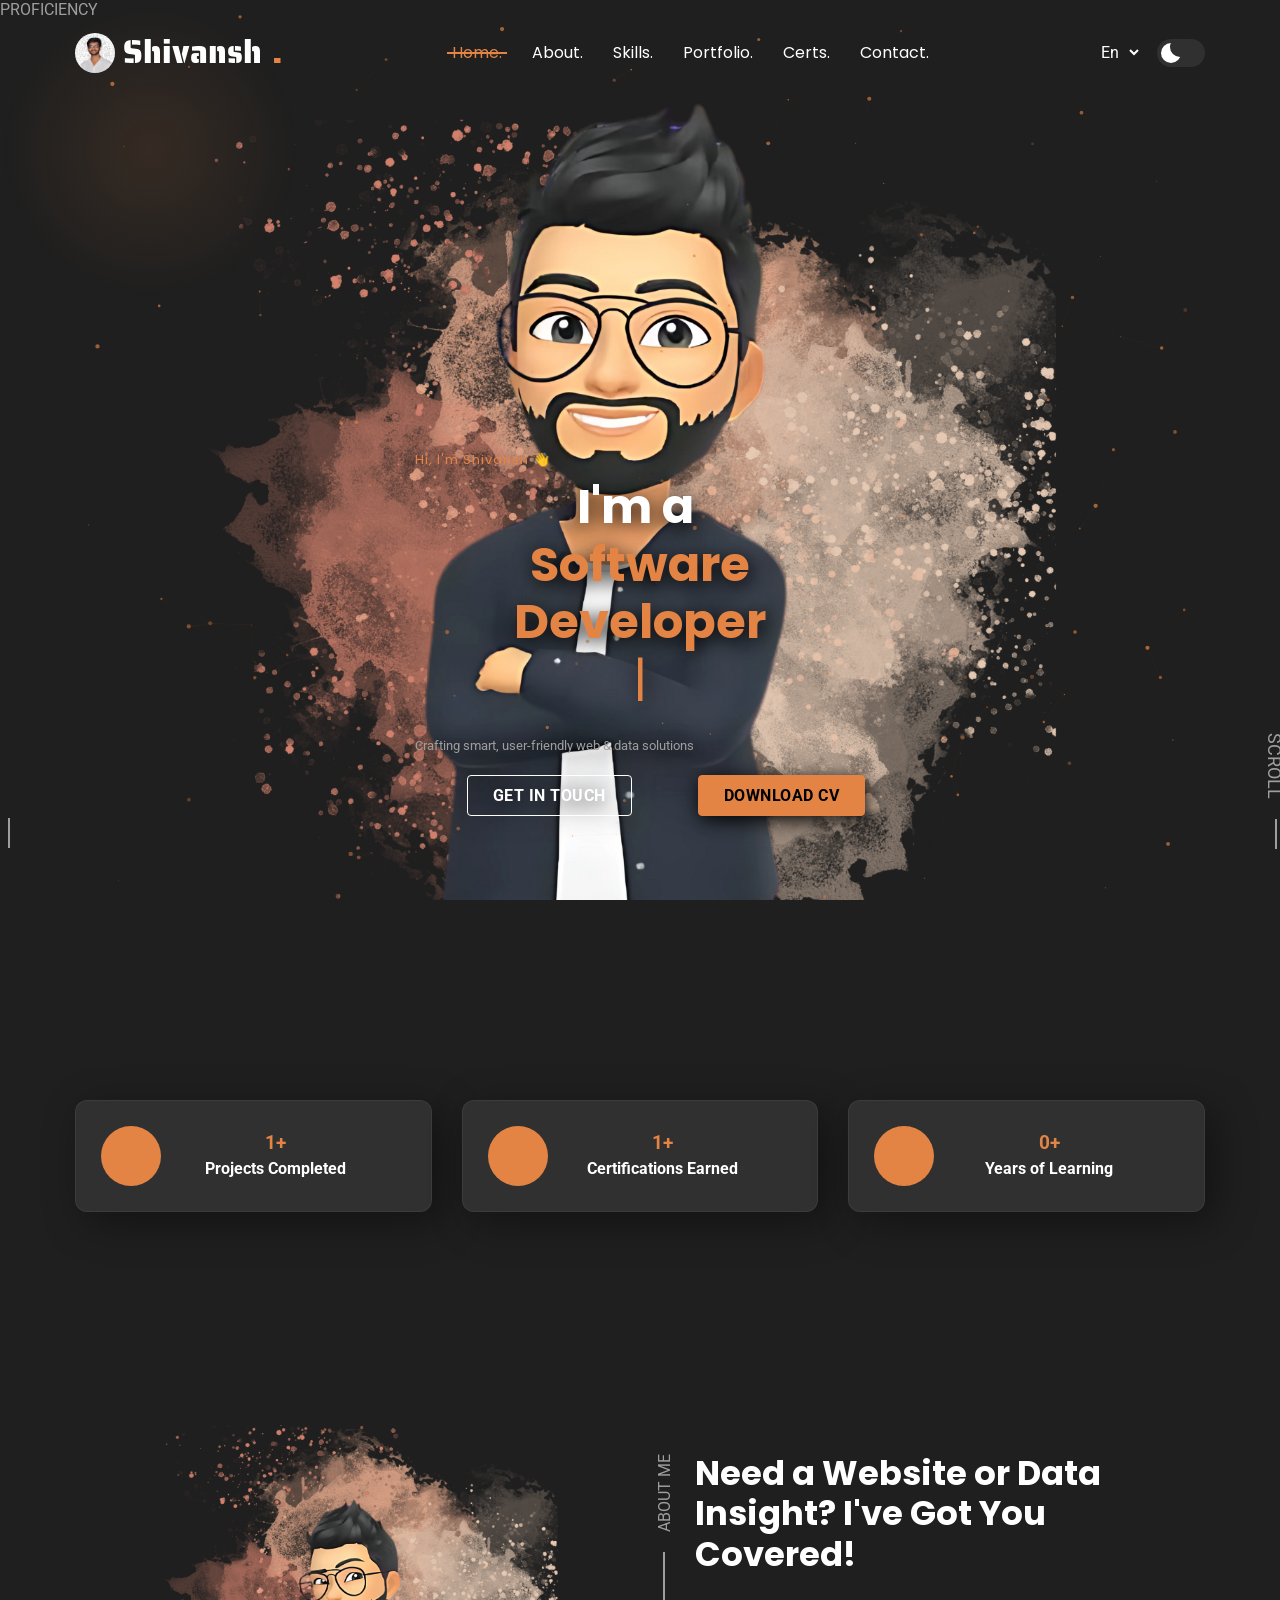
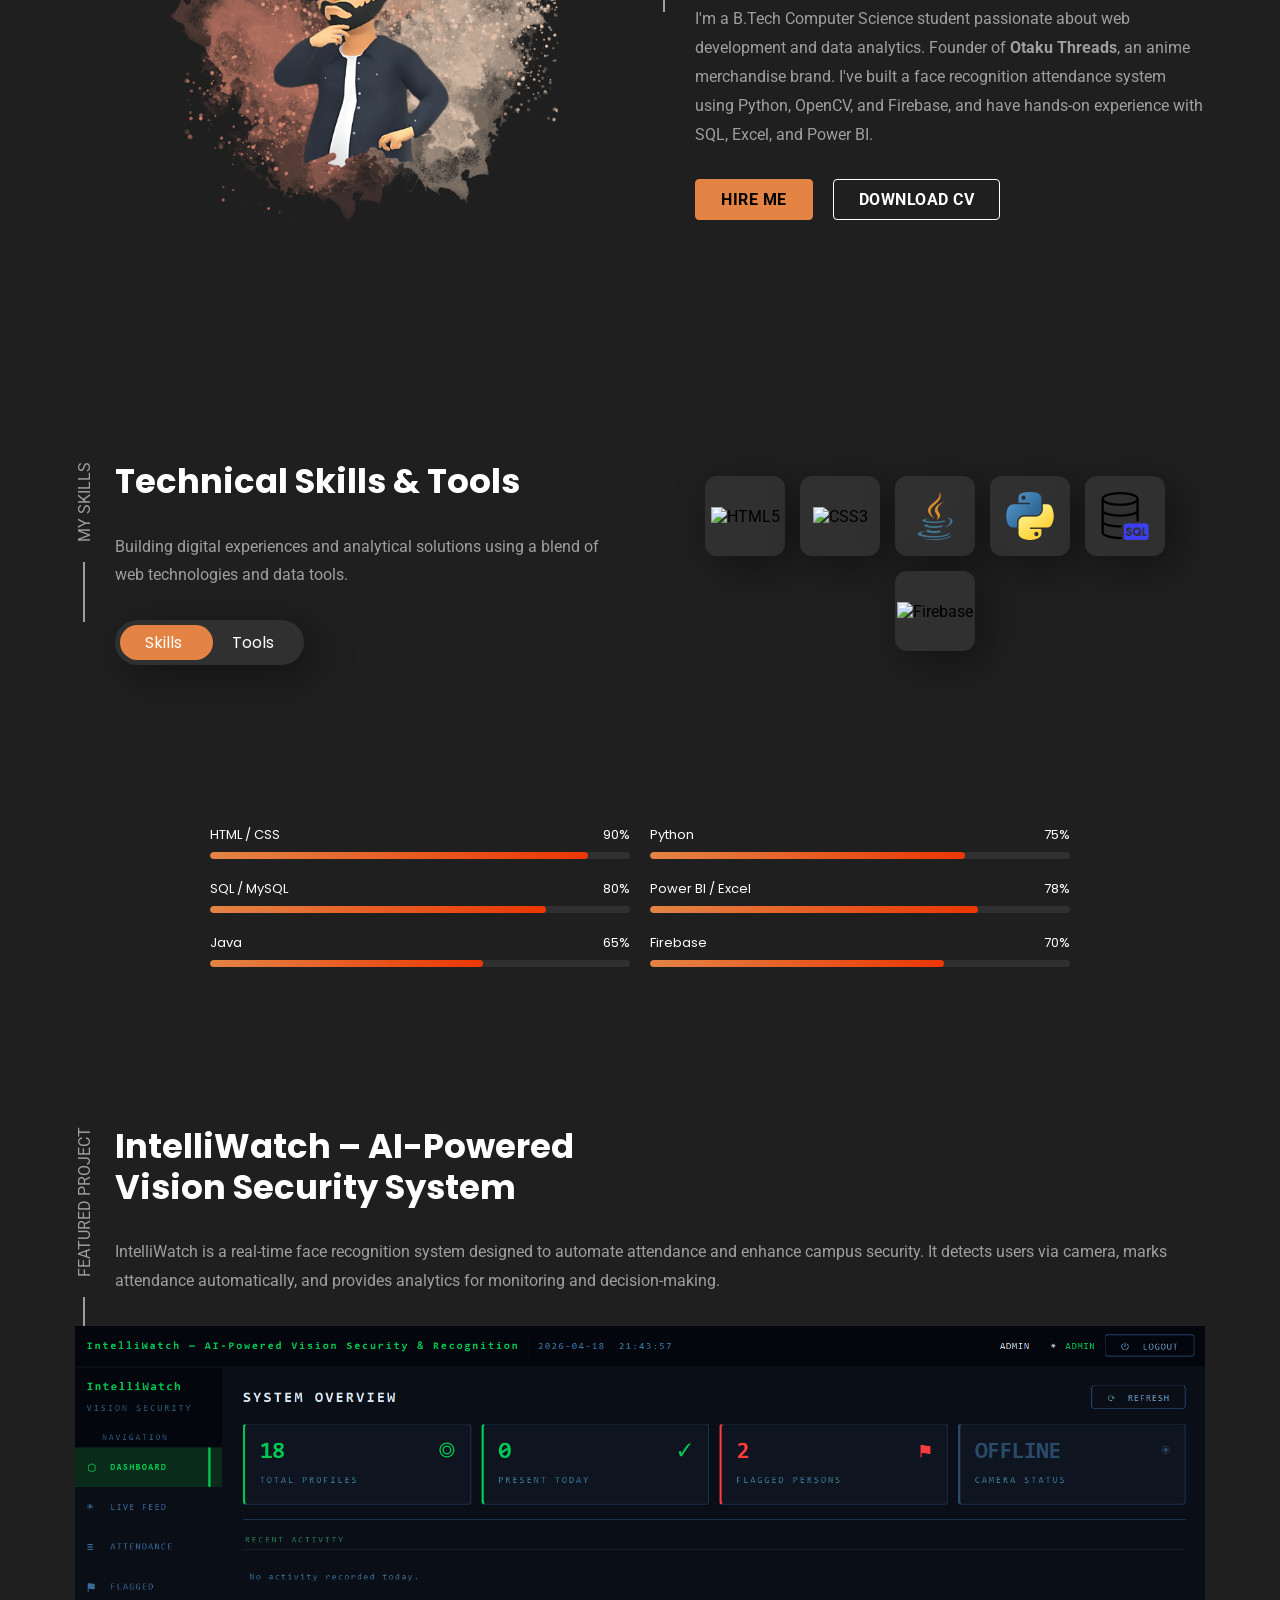
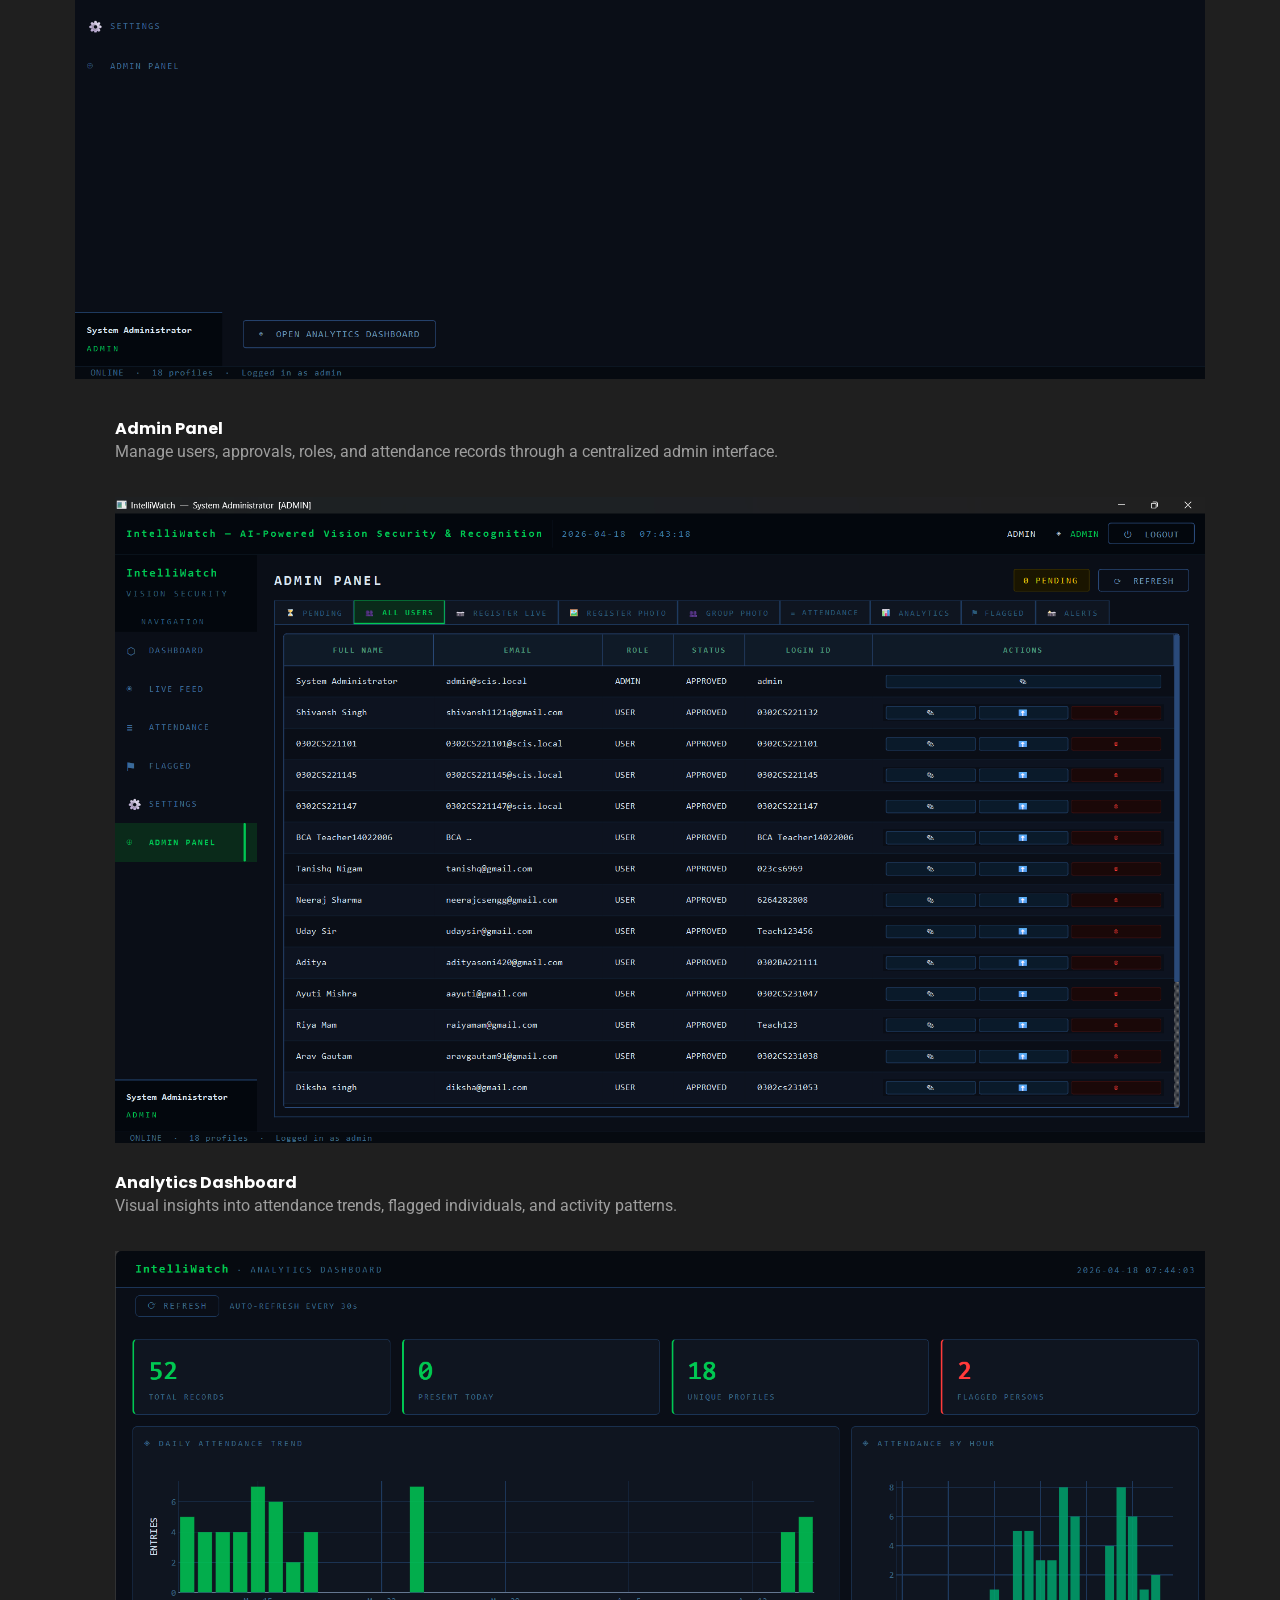
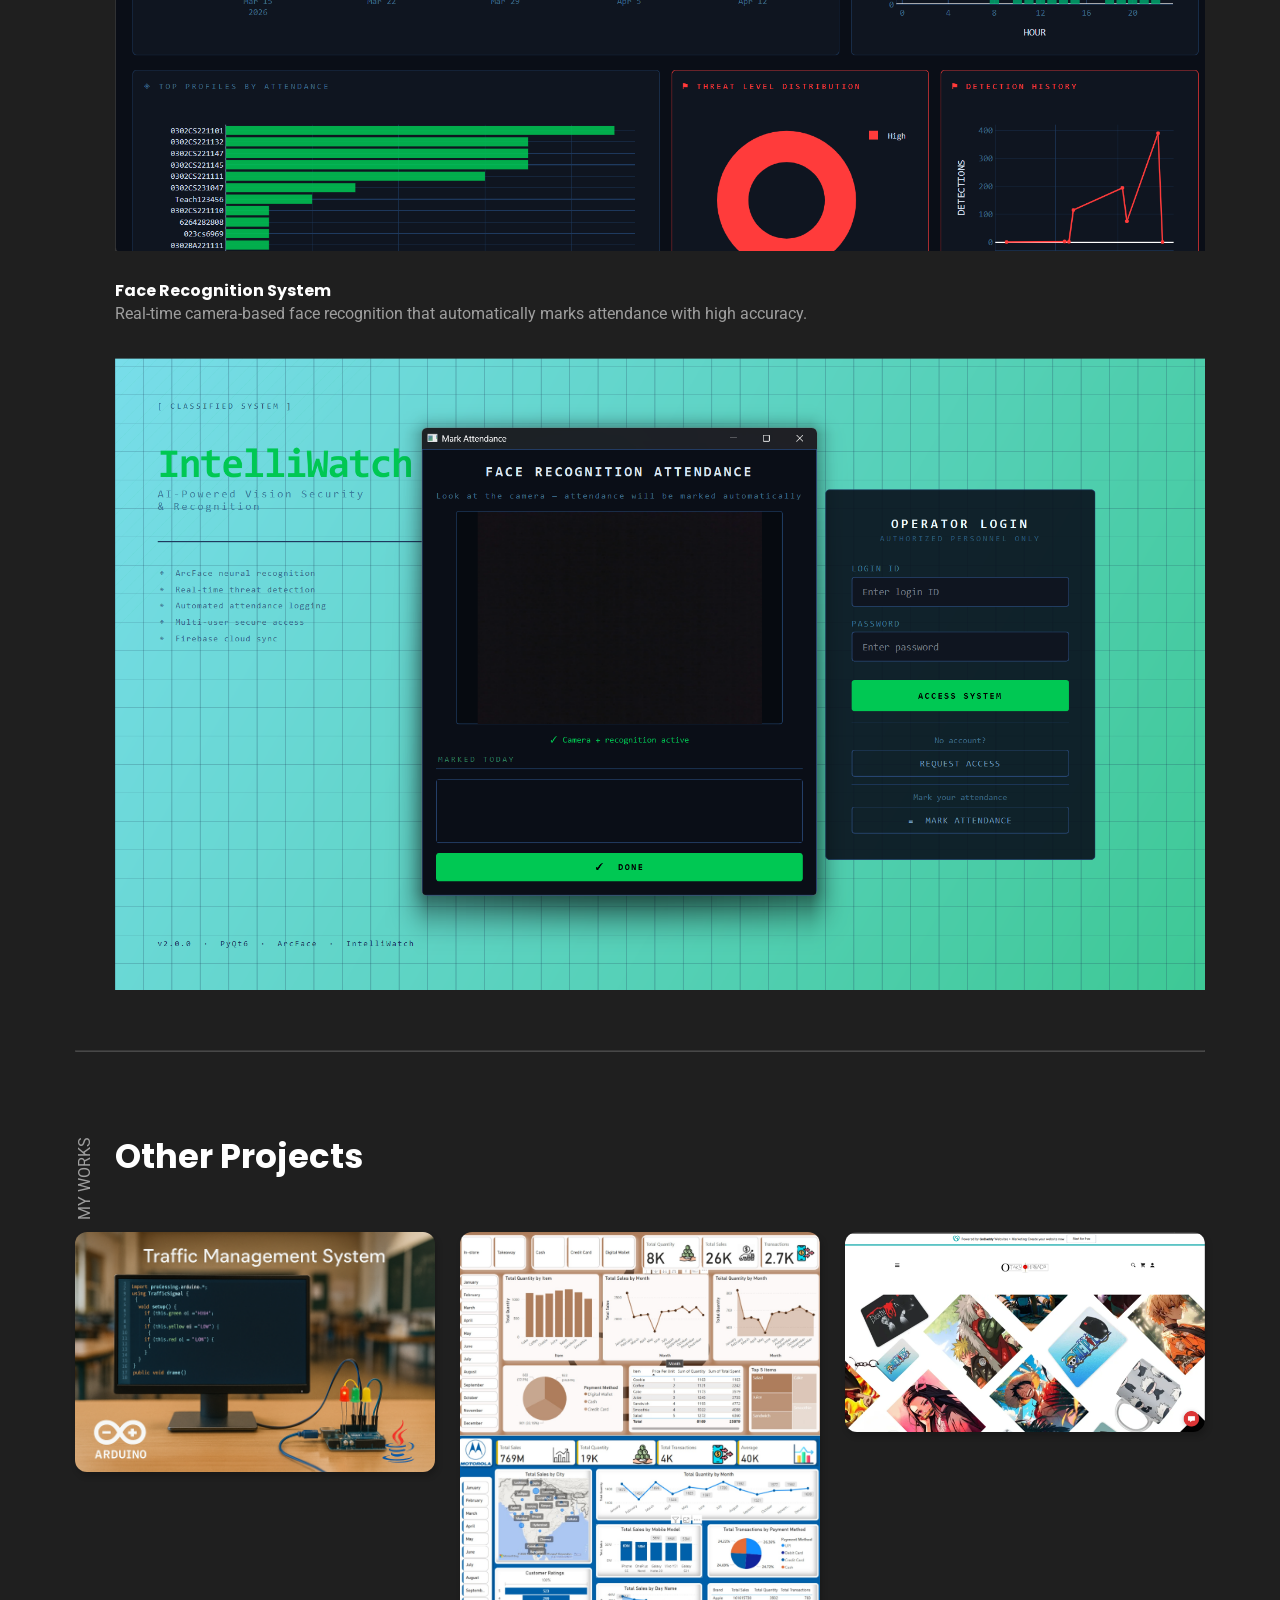
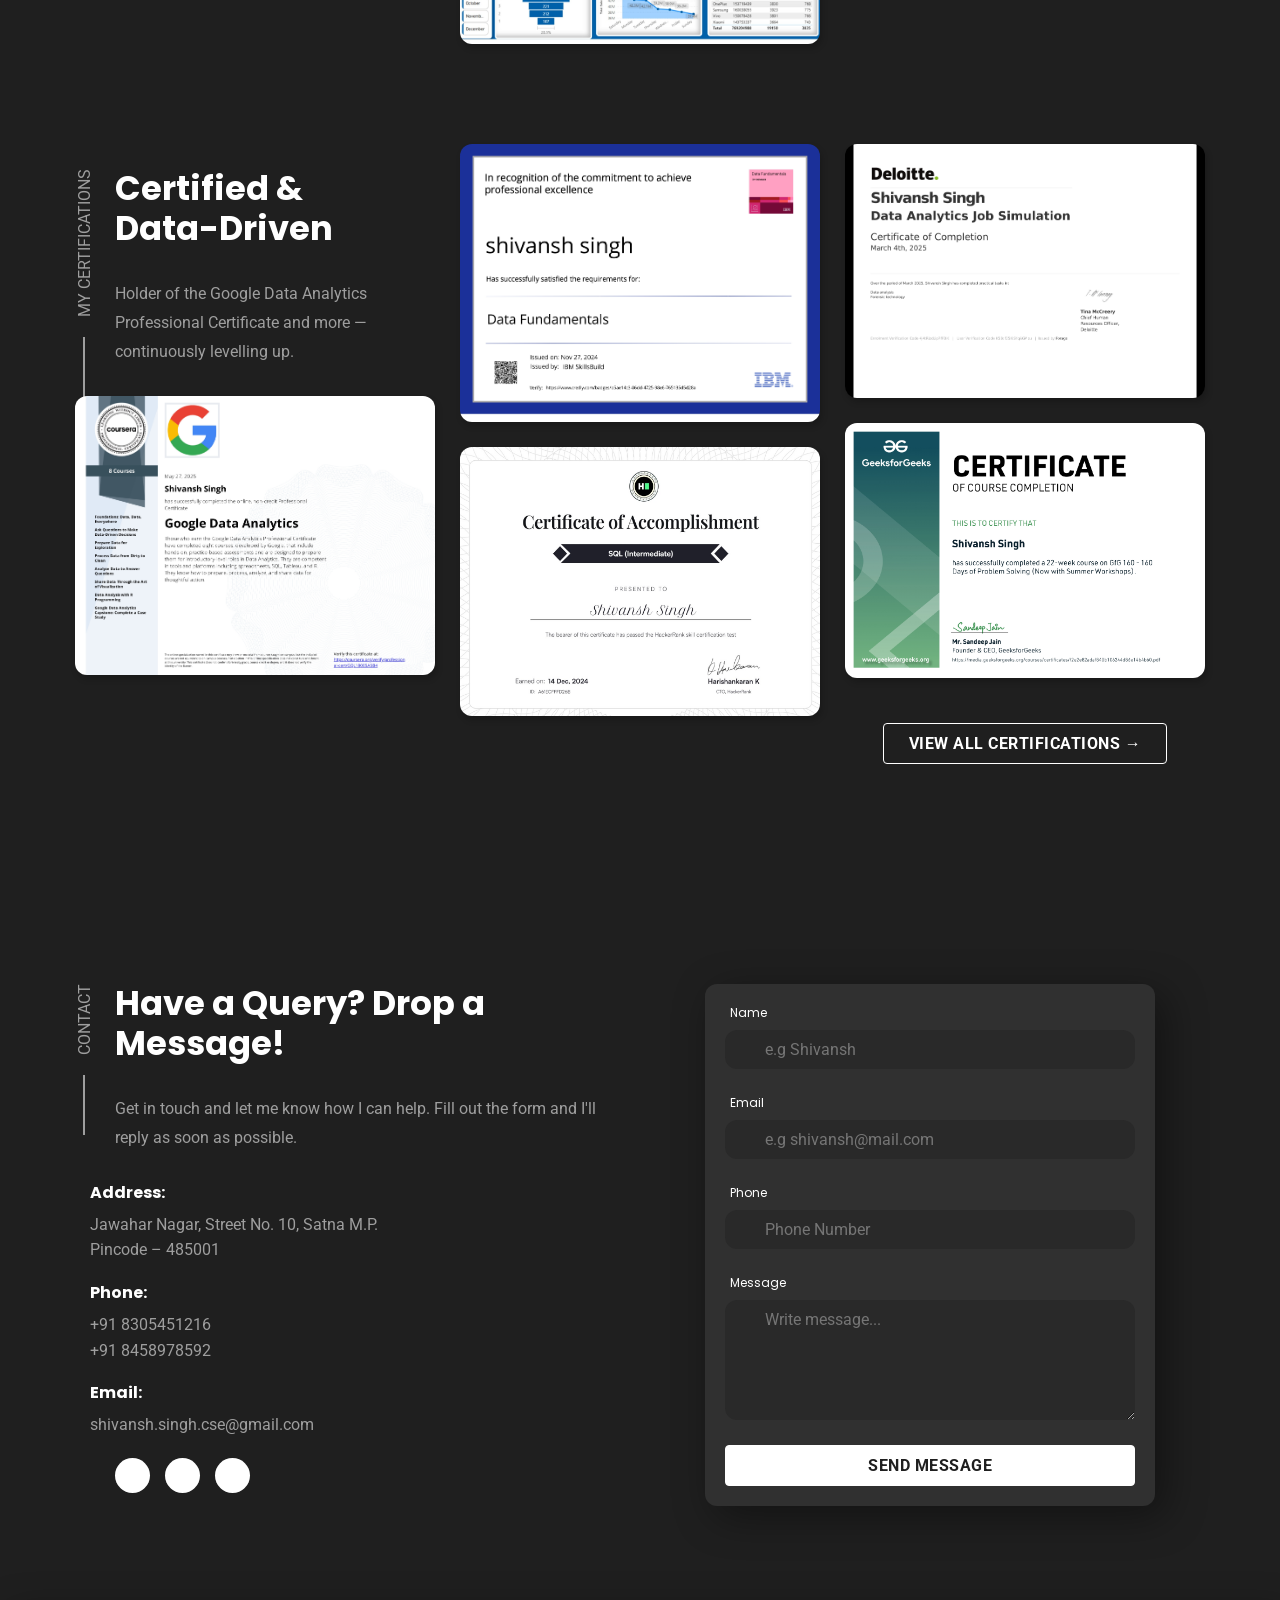
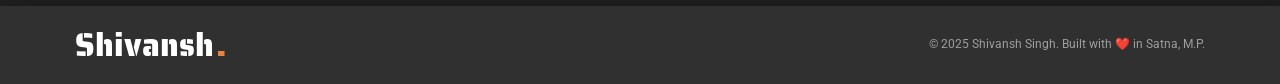
==== commit 44525e8c: "Demo commented" ====
--- a/index.html
+++ b/index.html
@@ -210,16 +210,13 @@
           <img src="./assets/images/intelliwatch-face.png"      class="w-100" style="margin-bottom:30px;" data-reveal data-reveal-delay="120" loading="lazy">
         </div>
 
-        <div class="project-content section-content" data-reveal>
+        <!-- <div class="project-content section-content" data-reveal>
           <h3 class="h4">Live Demo</h3>
           <iframe width="100%" height="400" src="https://www.youtube.com/embed/YOUR_VIDEO_LINK"
             frameborder="0" allowfullscreen style="border-radius:12px;margin-top:12px;"></iframe>
-        </div>
-
-        <div class="project-content section-content" data-reveal>
-          <h3 class="h4">⚙️ Tech Stack</h3>
-          <p class="section-text">Python · OpenCV · face_recognition · Firebase · SQL · Power BI · Flask</p>
-        </div>
+        </div> -->
+
+        
 
         <hr style="margin:60px 0;opacity:0.2;">
 
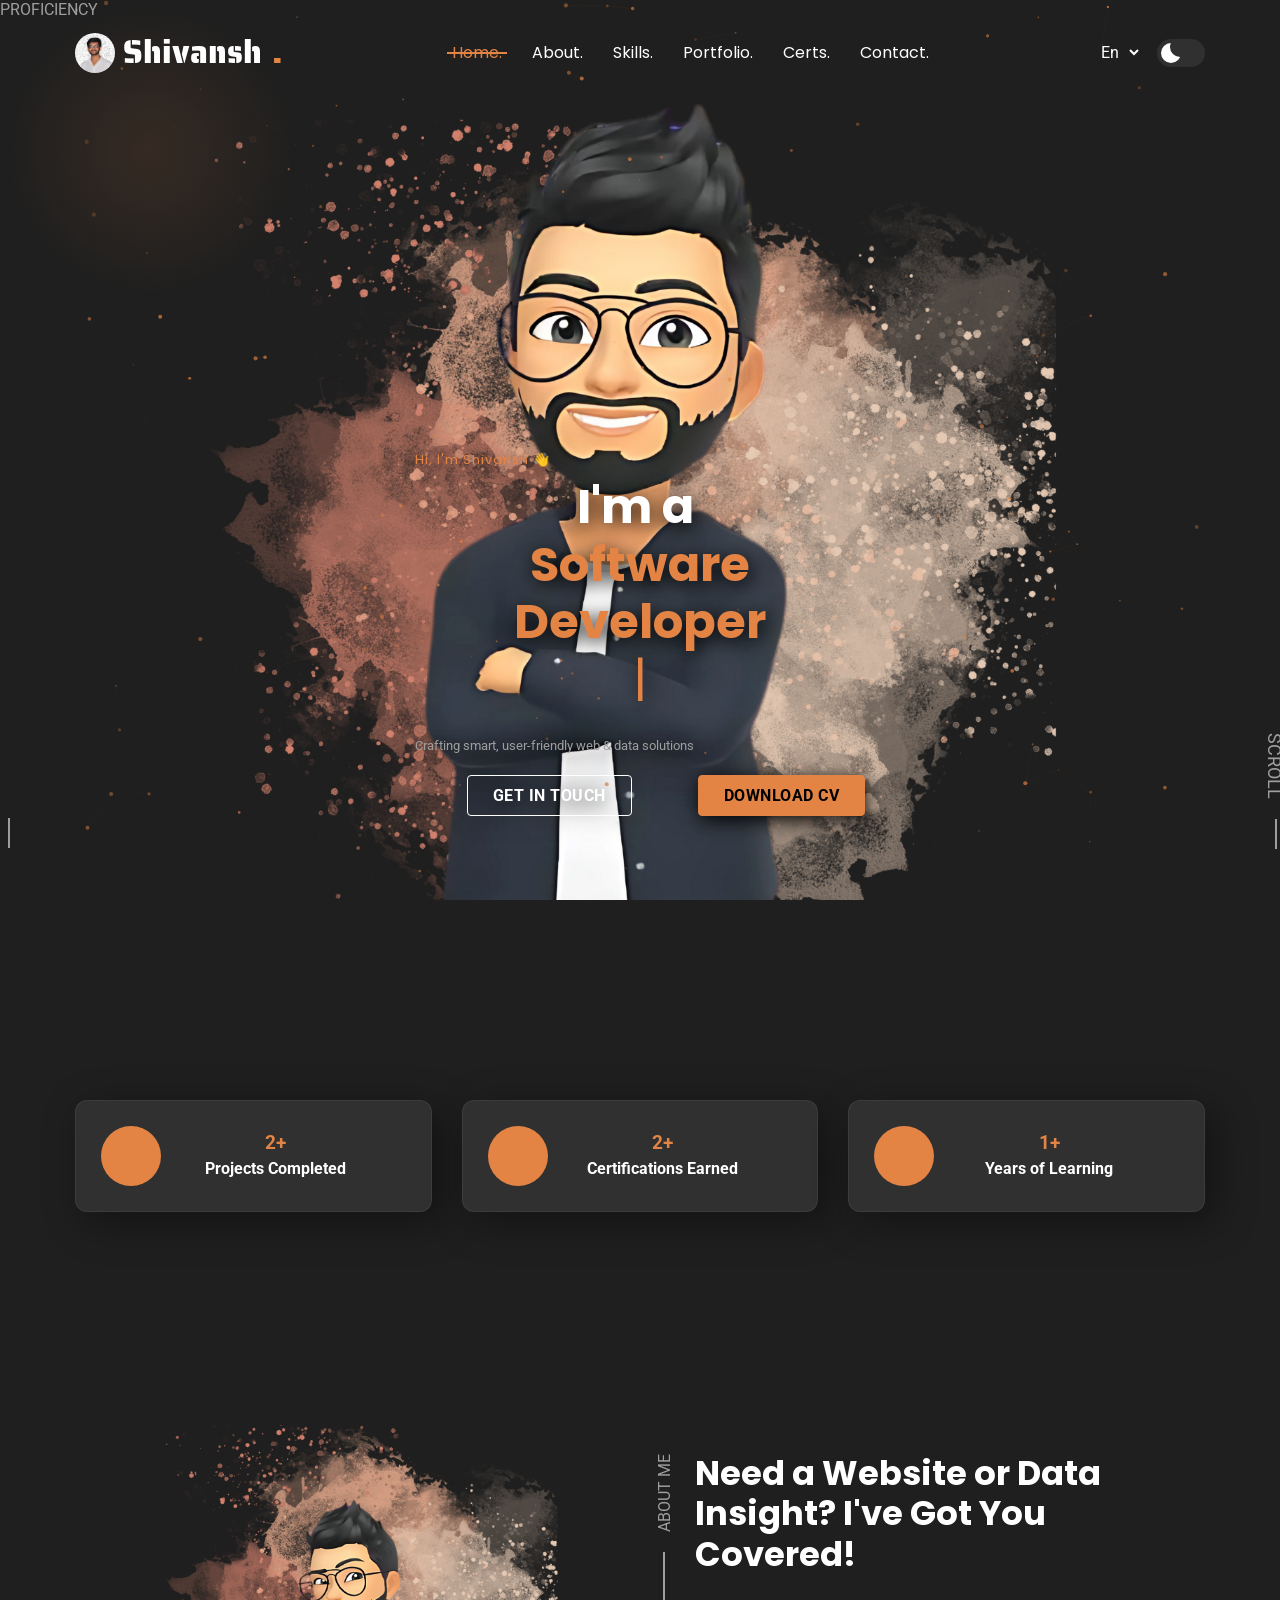
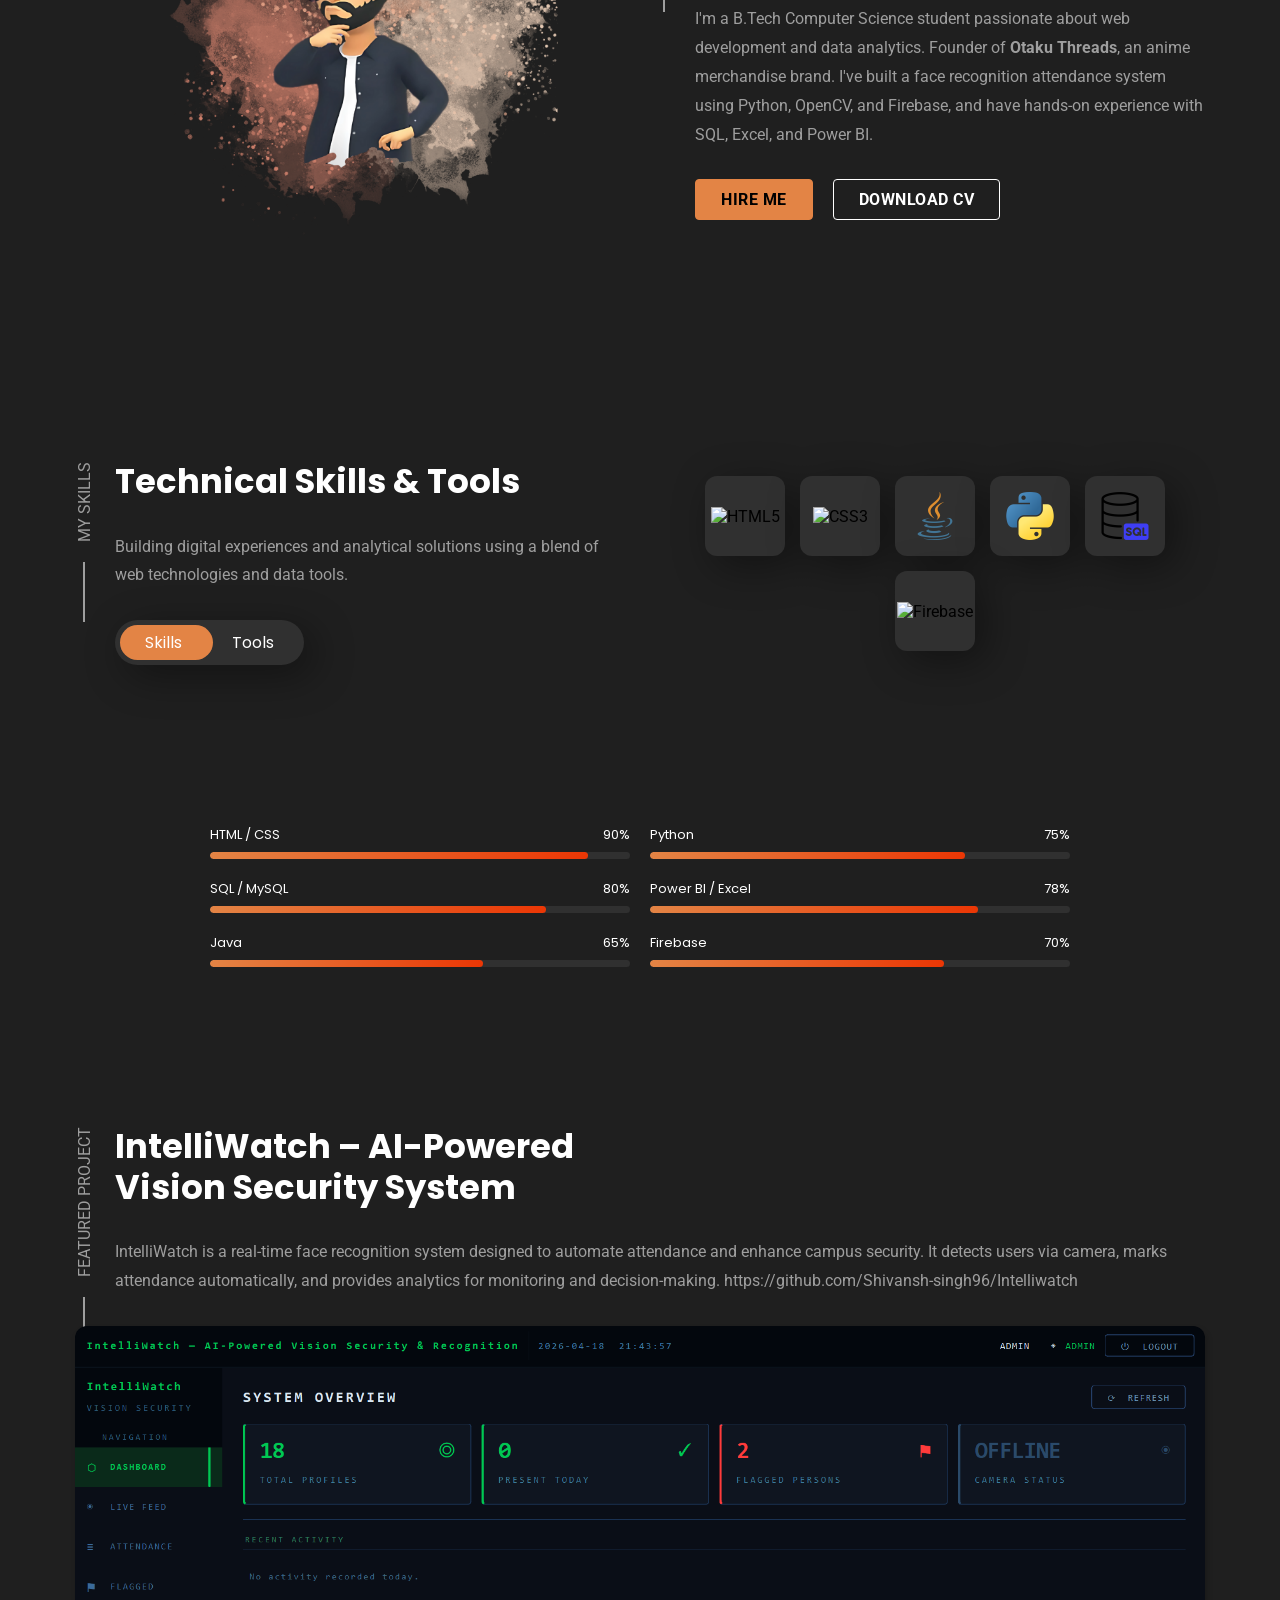
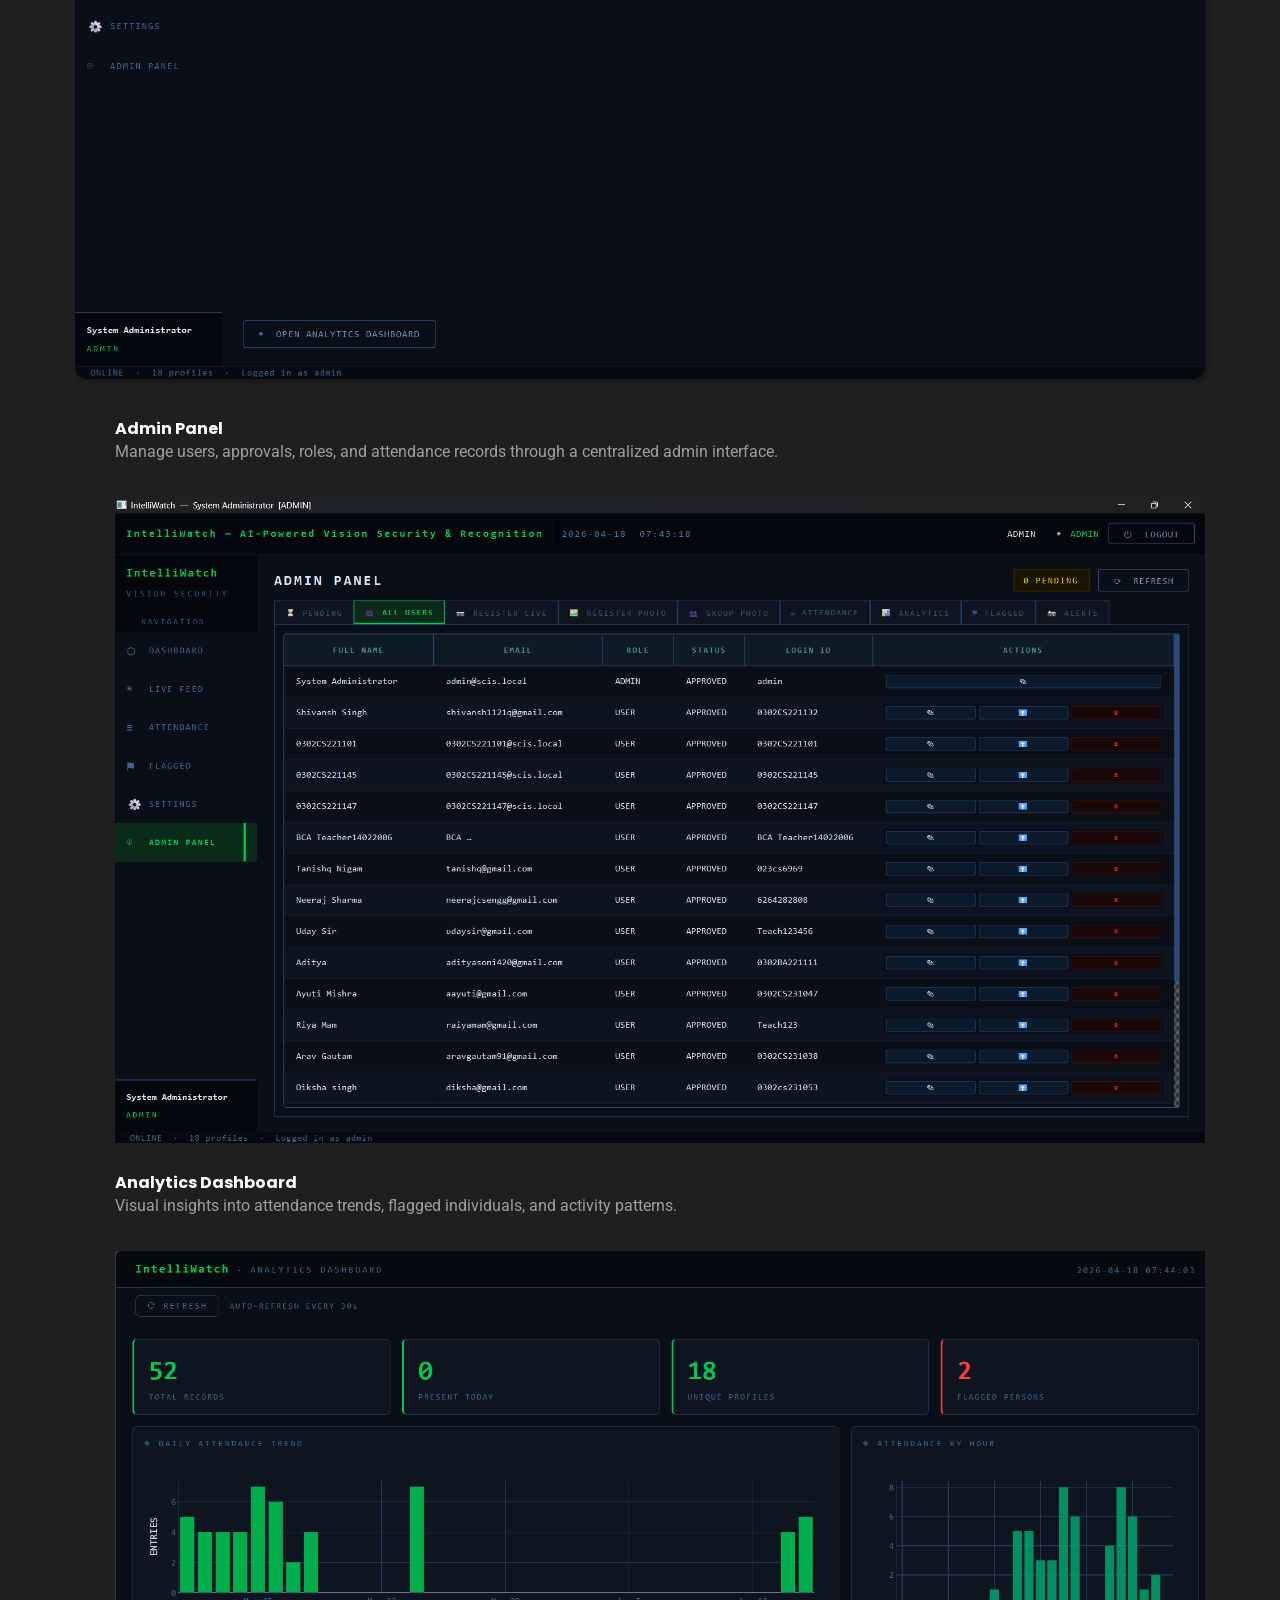
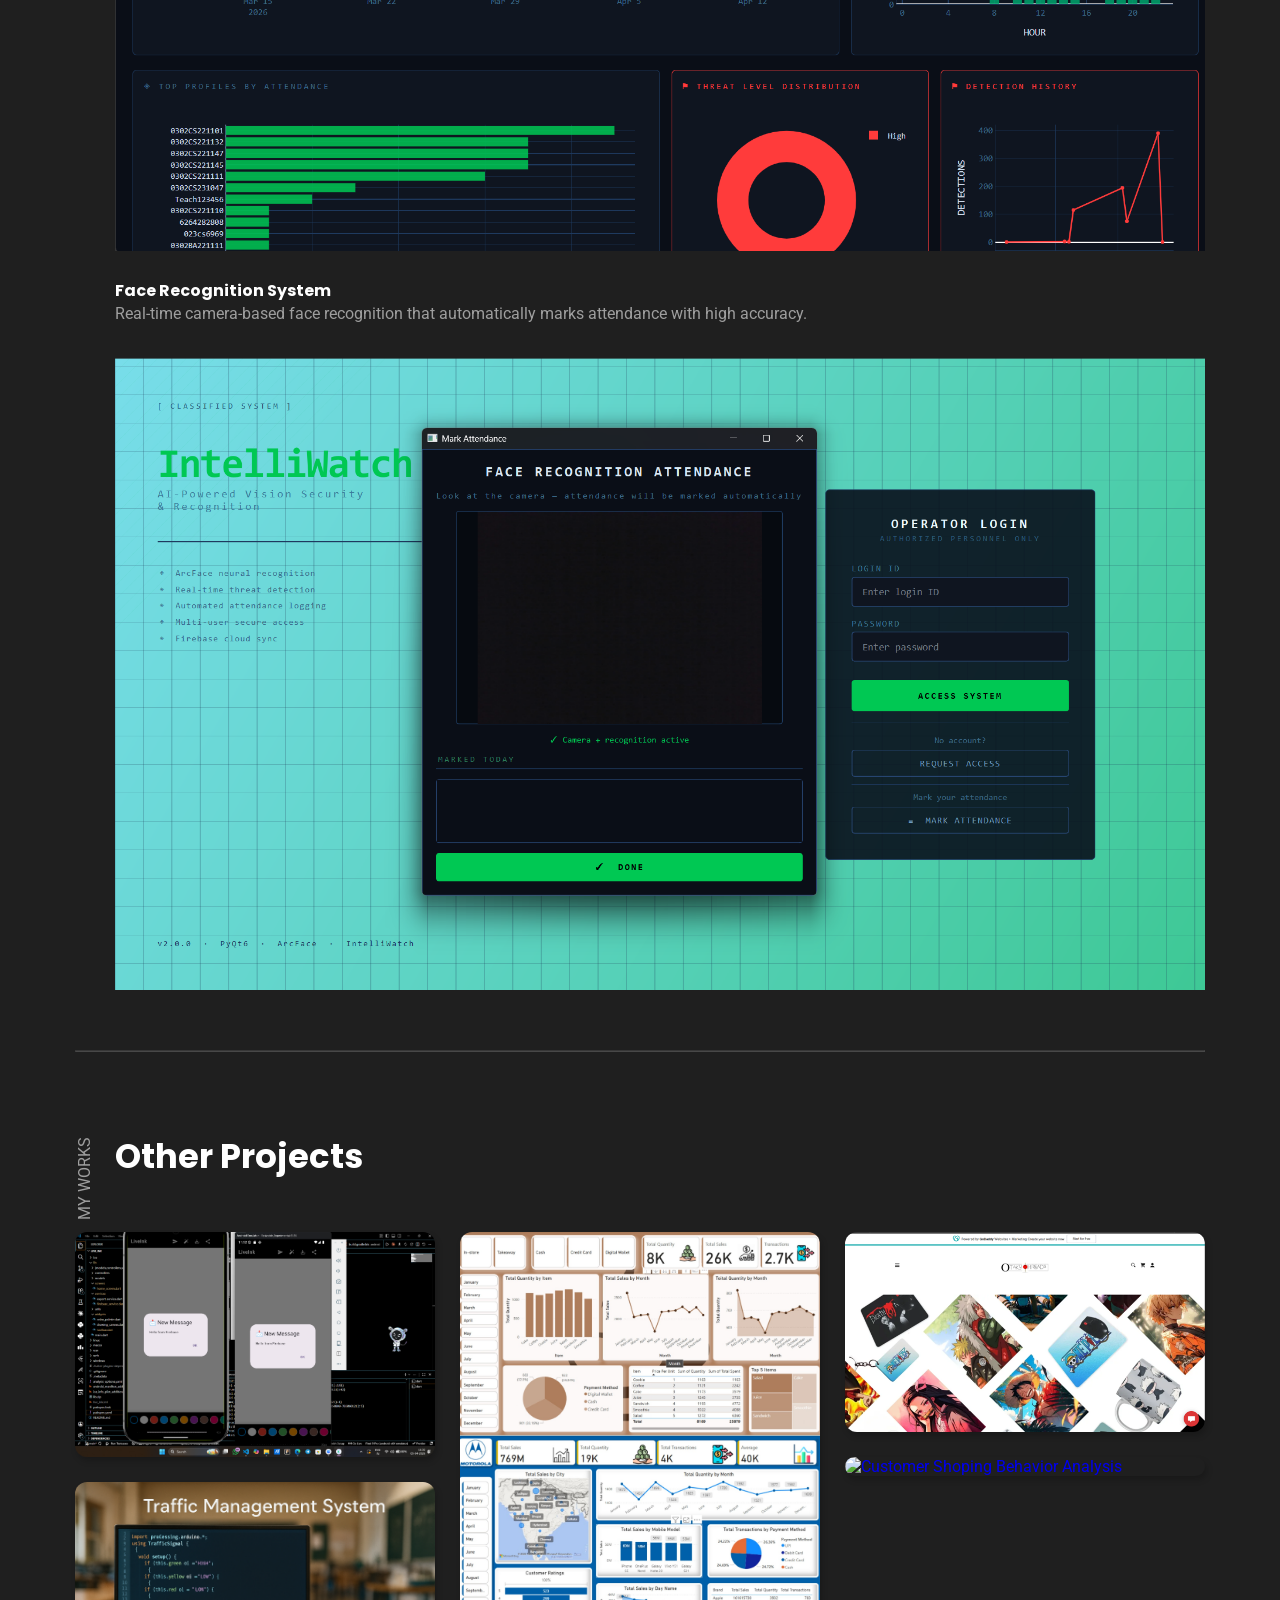
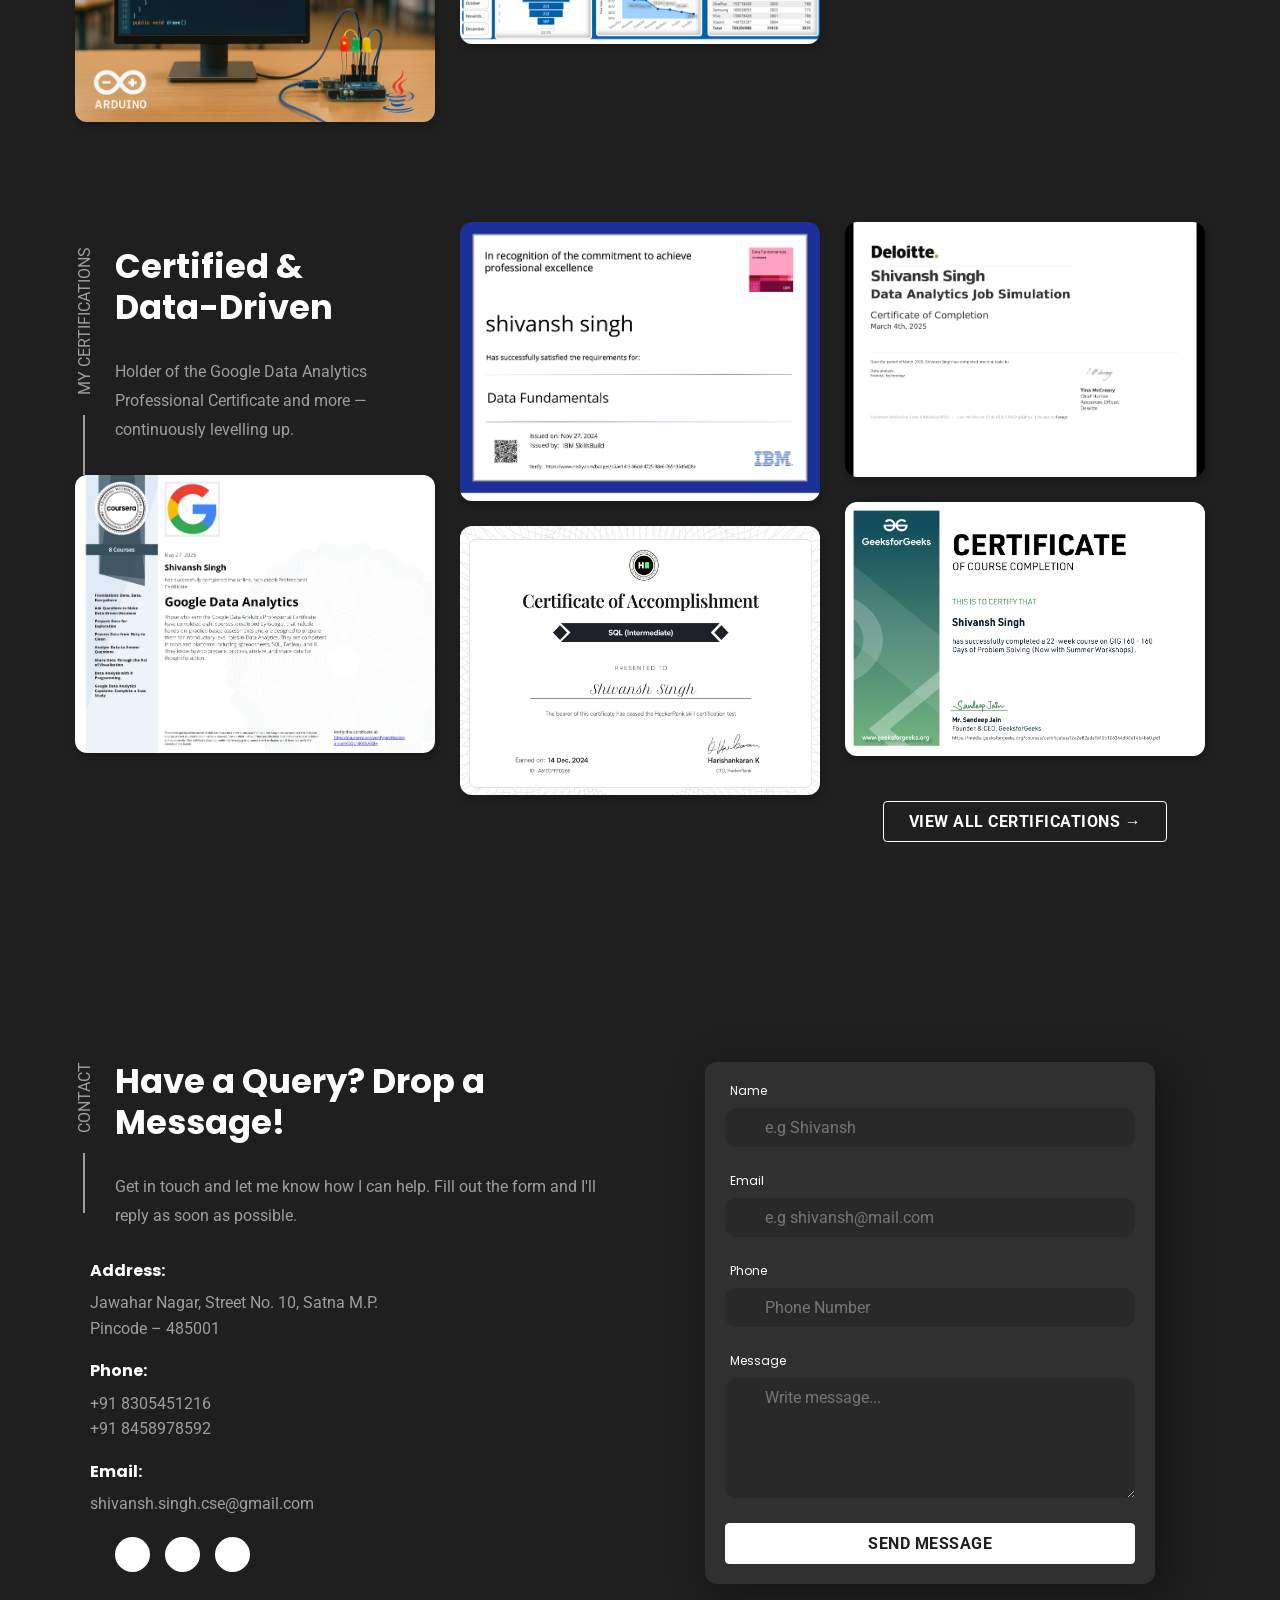
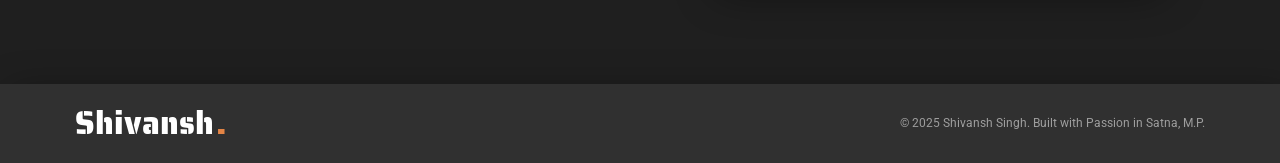
==== commit 35ea813b: "Projects added" ====
--- a/index.html
+++ b/index.html
@@ -189,12 +189,15 @@
             IntelliWatch is a real-time face recognition system designed to automate attendance
             and enhance campus security. It detects users via camera, marks attendance automatically,
             and provides analytics for monitoring and decision-making.
+            https://github.com/Shivansh-singh96/Intelliwatch
           </p>
         </div>
 
-        <div style="margin-bottom:40px;" data-reveal data-reveal-delay="100">
-          <img src="./assets/images/intelliwatch-dashboard.png" class="w-100" alt="IntelliWatch Dashboard" loading="lazy">
-        </div>
+       <div style="margin-bottom:40px;" data-reveal data-reveal-delay="100">
+  <a href="https://github.com/Shivansh-singh96/Intelliwatch" target="_blank" rel="noopener" class="project-card">
+    <img src="./assets/images/intelliwatch-dashboard.png" class="w-100" alt="IntelliWatch Dashboard" loading="lazy">
+  </a>
+</div>
 
         <div class="project-content section-content">
           <h3 class="h4" data-reveal>Admin Panel</h3>
@@ -229,6 +232,19 @@
             </div>
           </li>
 
+                    <li data-reveal data-reveal-delay="0">
+            <a href="https://github.com/Shivansh-singh96/live-ink" target="_blank" rel="noopener" class="project-card">
+              <figure class="card-banner">
+                <img src="./assets/images/project-9.png" class="w-100" alt="Live Ink" loading="lazy">
+                <div class="card-overlay"><span>View Project →</span></div>
+              </figure>
+              <div class="card-content">
+                <h3 class="h4 card-title">Live Ink</h3>
+                <time class="publish-date" datetime="2021-03">March 2026</time>
+              </div>
+            </a>
+          </li>
+
           <li data-reveal data-reveal-delay="0">
             <a href="https://github.com/Shivansh-singh96" target="_blank" rel="noopener" class="project-card">
               <figure class="card-banner">
@@ -267,6 +283,21 @@
               </div>
             </a>
           </li>
+
+           
+          <li data-reveal data-reveal-delay="160">
+            <a href="https://github.com/Shivansh-singh96/Customer-Behavior-Analysis-" target="_blank" rel="noopener" class="project-card">
+              <figure class="card-banner">
+                <img src="./assets/images/project-8.png" class="w-100" alt="Customer Shoping Behavior Analysis" loading="lazy">
+                <div class="card-overlay"><span>View Project →</span></div>
+              </figure>
+              <div class="card-content">
+                <h3 class="h4 card-title">Customer Shoping Behavior Analysis</h3>
+                <time class="publish-date" datetime="2024-03">April 2026</time>
+              </div>
+            </a>
+          </li> 
+
 
         </ul>
       </section>
@@ -432,7 +463,7 @@
   <footer class="footer">
     <div class="container">
       <p class="h1 logo"><a href="#">Shivansh<span>.</span></a></p>
-      <p class="copyright">&copy; 2025 Shivansh Singh. Built with ❤️ in Satna, M.P.</p>
+      <p class="copyright">&copy; 2025 Shivansh Singh. Built with Passion in Satna, M.P.</p>
     </div>
   </footer>
 
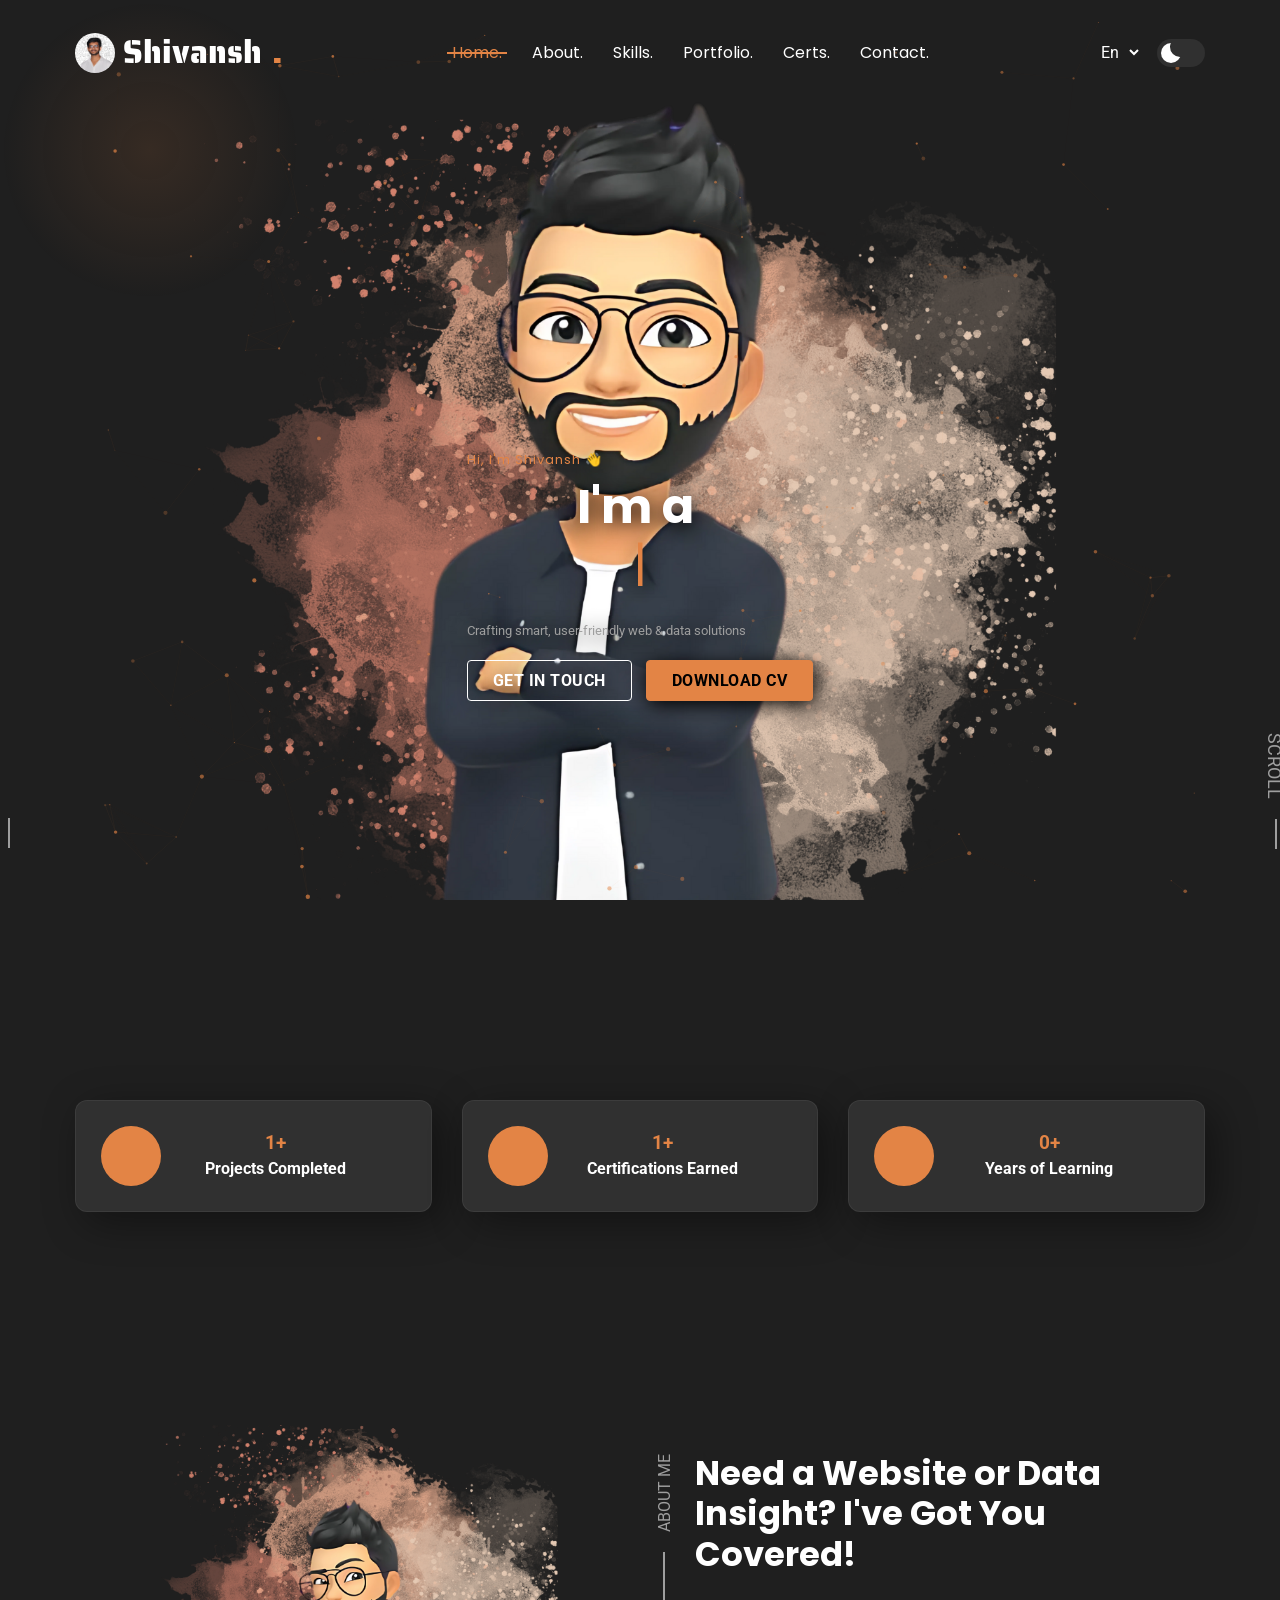
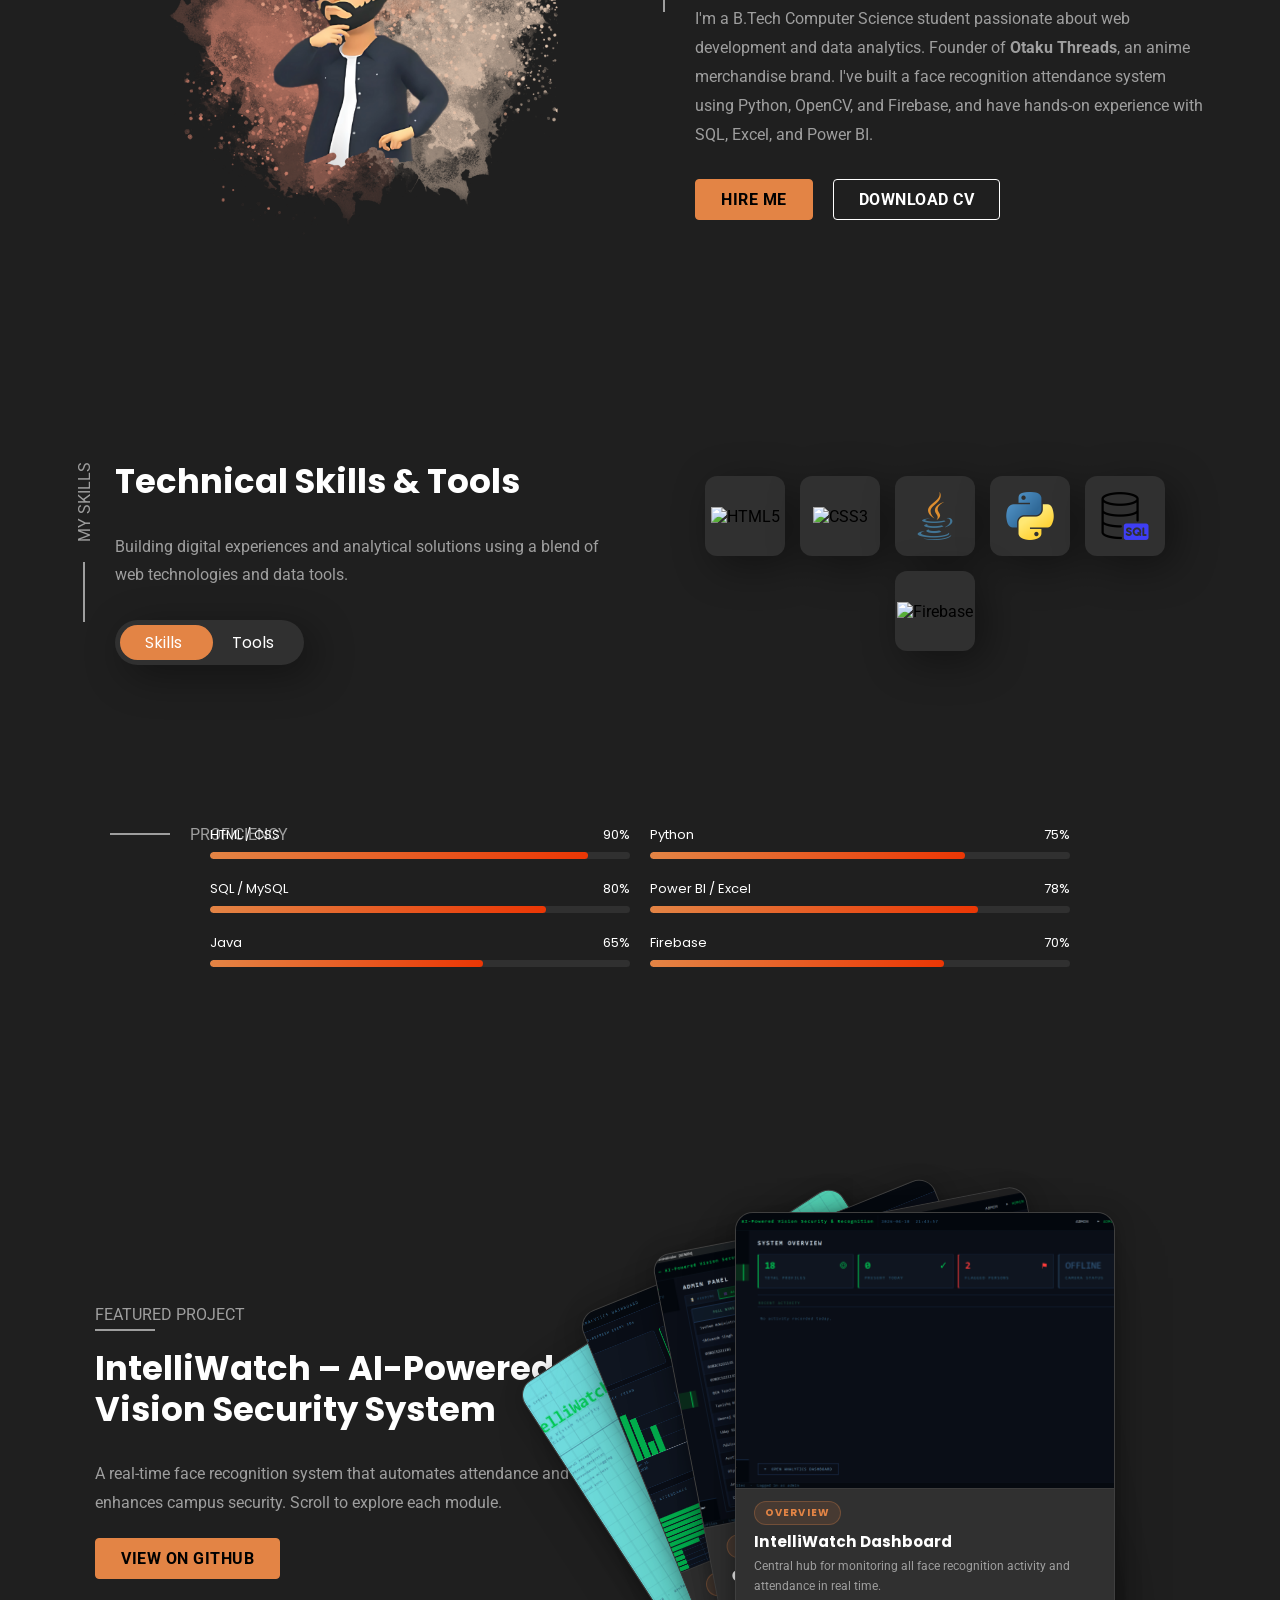
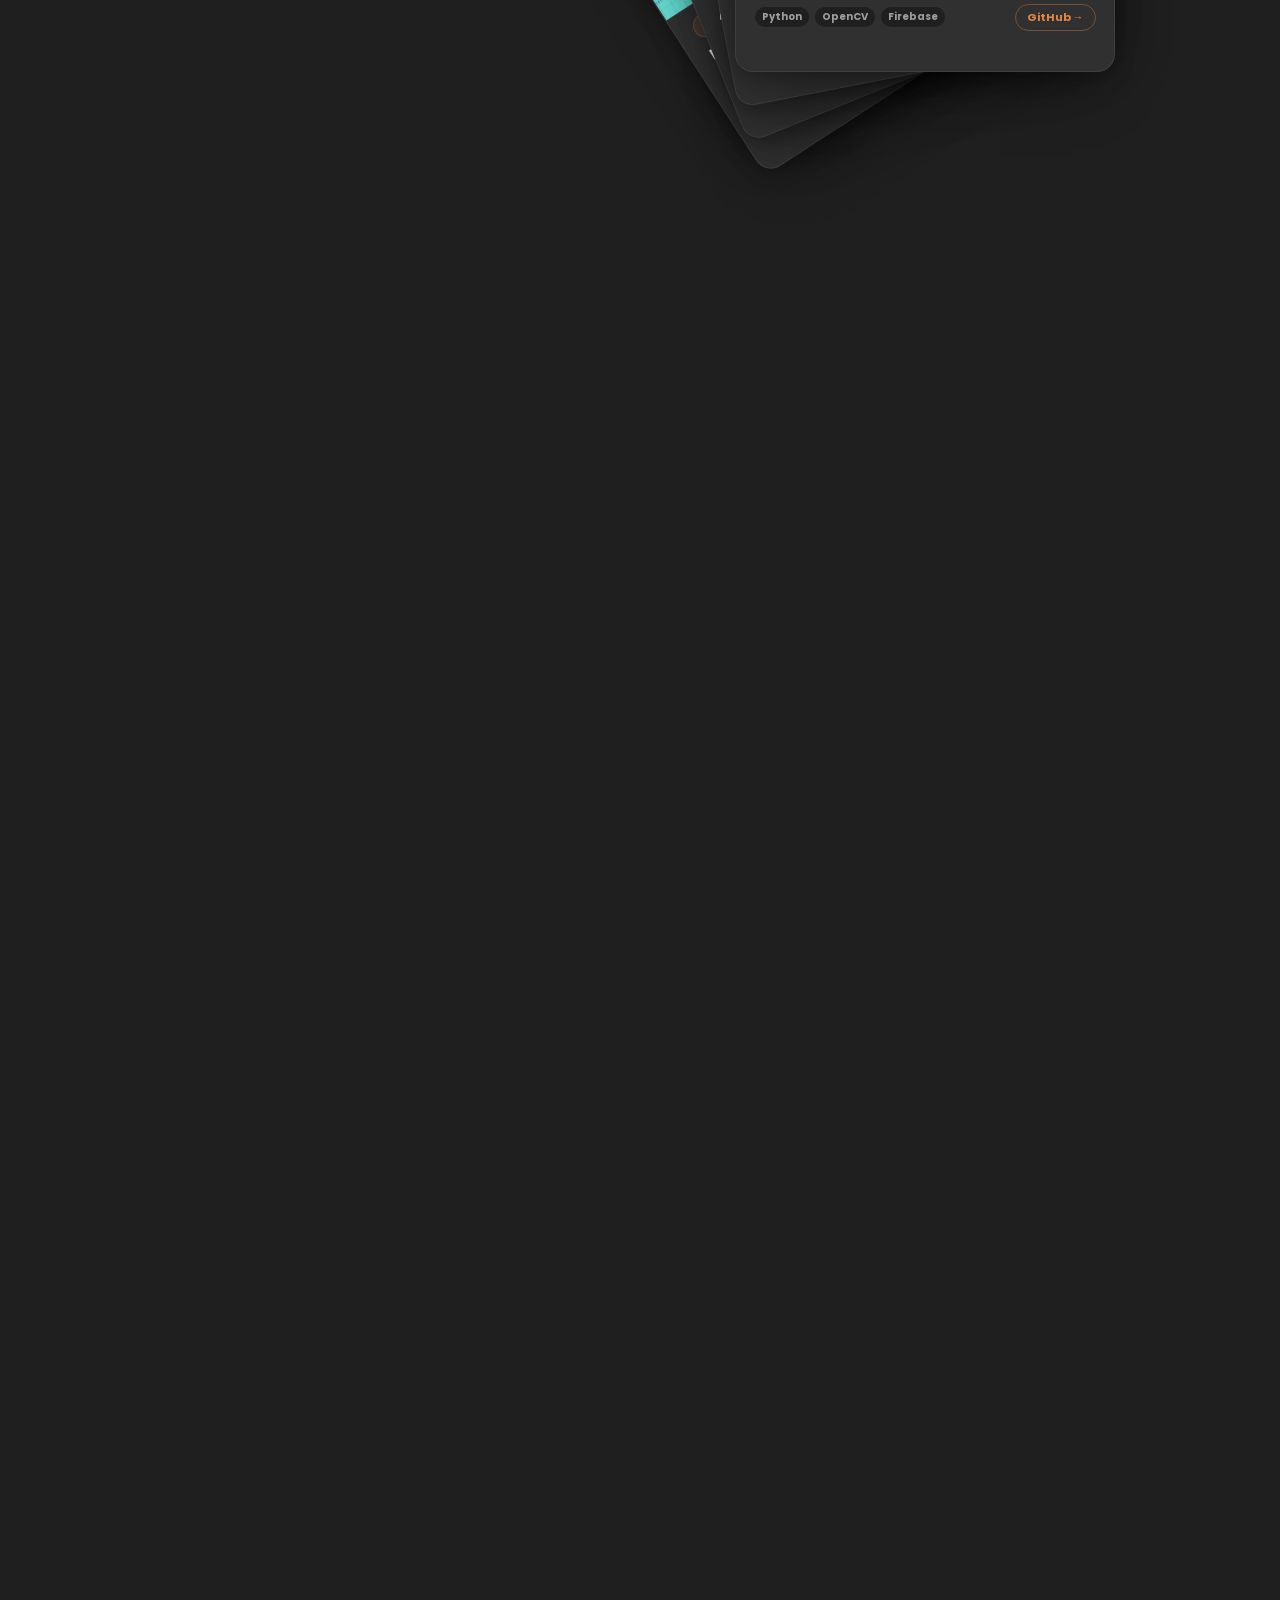
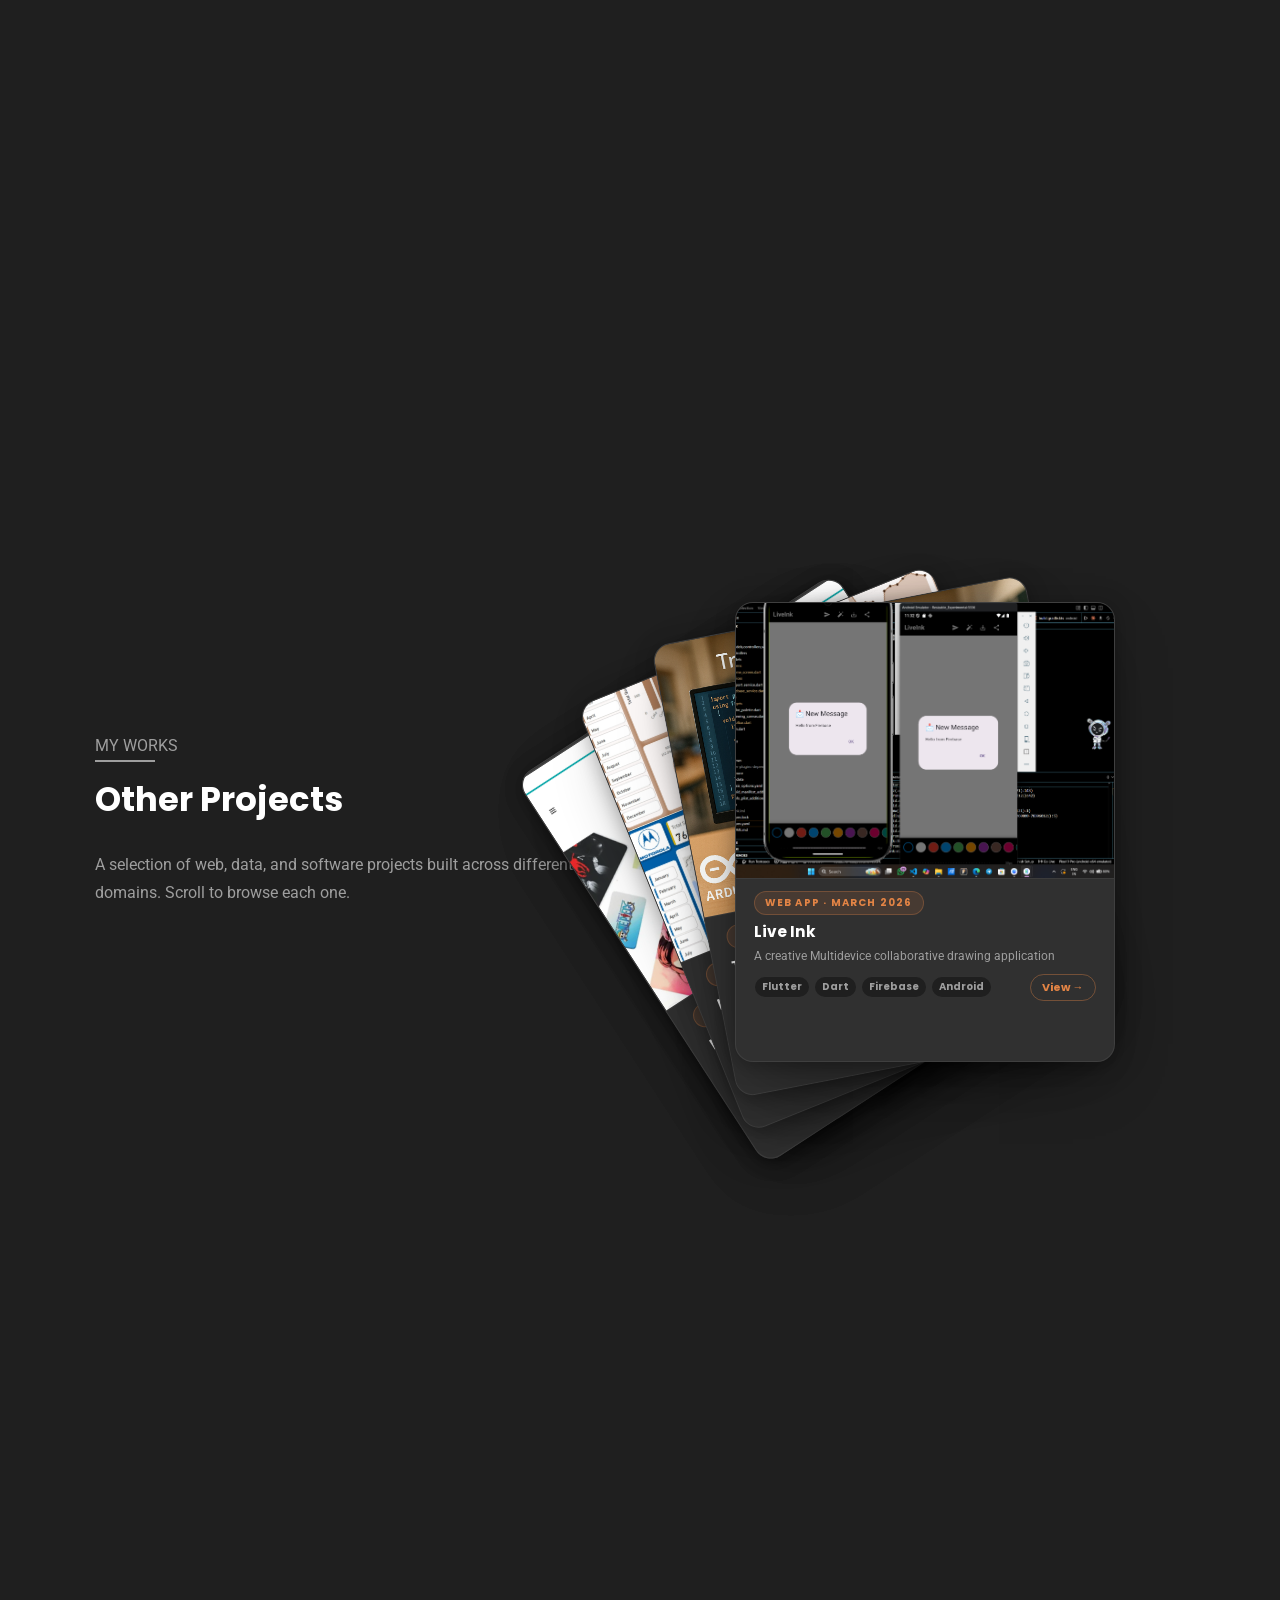
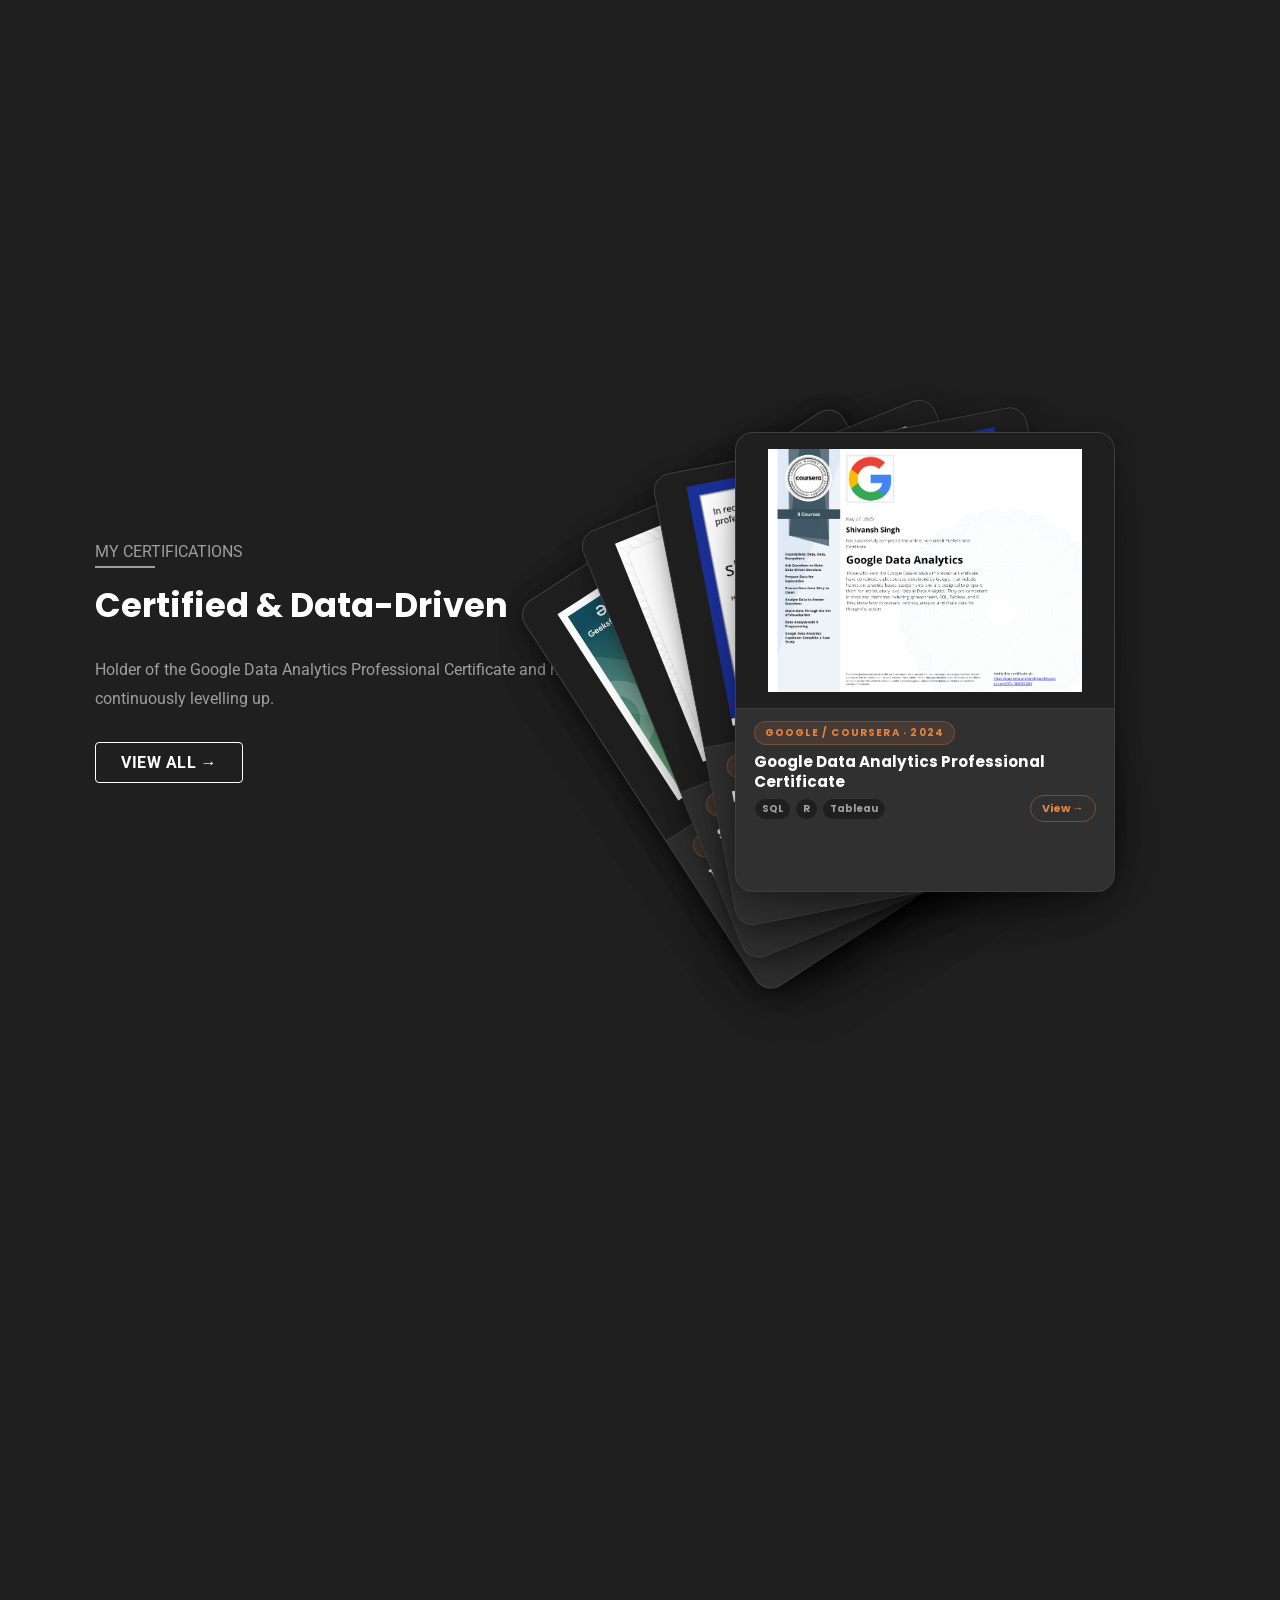
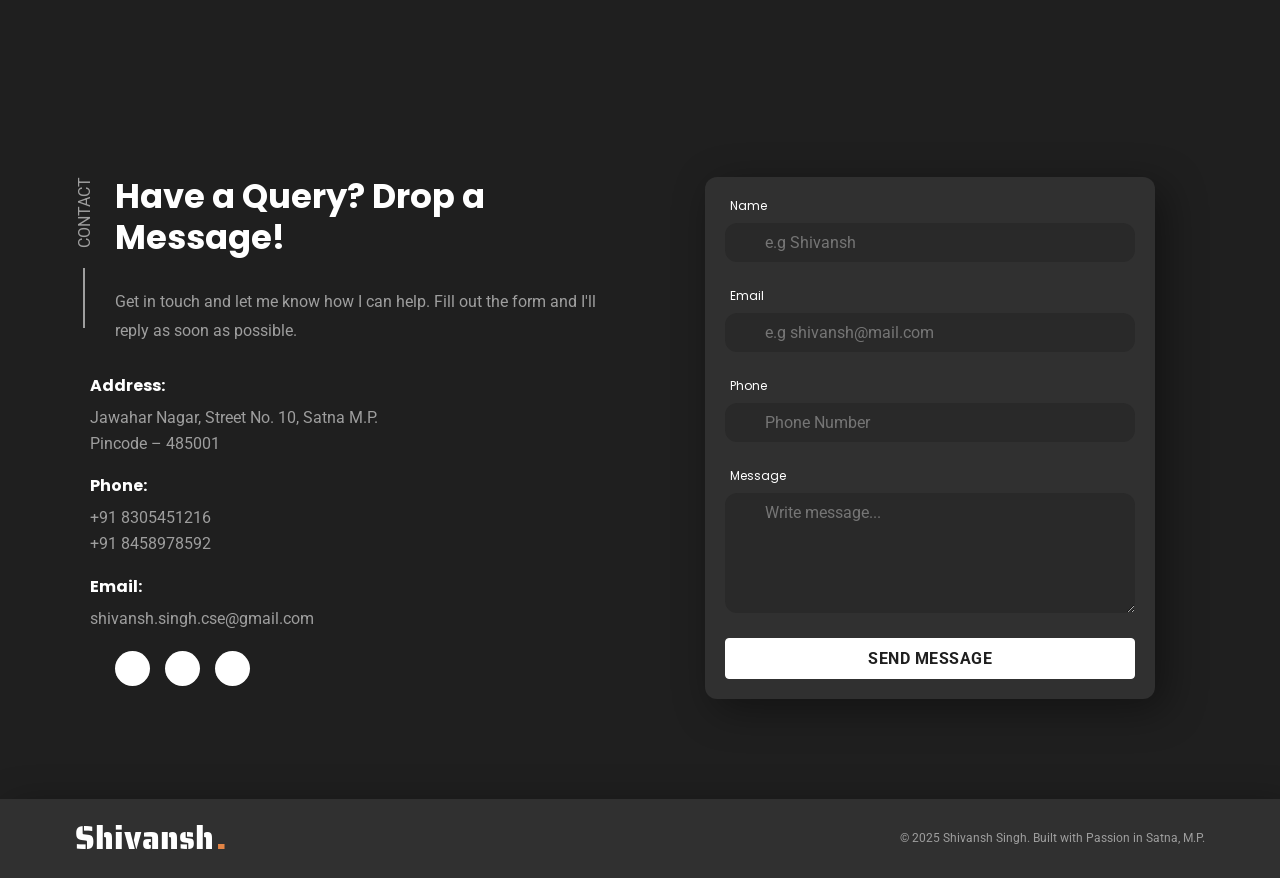
==== commit 325a785c: "Stack card animation" ====
--- a/index.html
+++ b/index.html
@@ -179,231 +179,202 @@
       </section>
 
 
-      <!-- PROJECTS -->
-      <section class="project" id="portfolio">
-
-        <div class="project-content section-content" data-reveal>
-          <p class="section-subtitle">Featured Project</p>
-          <h2 class="h3 section-title">IntelliWatch – AI-Powered Vision Security System</h2>
-          <p class="section-text">
-            IntelliWatch is a real-time face recognition system designed to automate attendance
-            and enhance campus security. It detects users via camera, marks attendance automatically,
-            and provides analytics for monitoring and decision-making.
-            https://github.com/Shivansh-singh96/Intelliwatch
-          </p>
-        </div>
-
-       <div style="margin-bottom:40px;" data-reveal data-reveal-delay="100">
-  <a href="https://github.com/Shivansh-singh96/Intelliwatch" target="_blank" rel="noopener" class="project-card">
-    <img src="./assets/images/intelliwatch-dashboard.png" class="w-100" alt="IntelliWatch Dashboard" loading="lazy">
-  </a>
-</div>
-
-        <div class="project-content section-content">
-          <h3 class="h4" data-reveal>Admin Panel</h3>
-          <p class="section-text" data-reveal data-reveal-delay="60">Manage users, approvals, roles, and attendance records through a centralized admin interface.</p>
-          <img src="./assets/images/intelliwatch-admin.png"     class="w-100" style="margin-bottom:30px;" data-reveal data-reveal-delay="120" loading="lazy">
-
-          <h3 class="h4" data-reveal>Analytics Dashboard</h3>
-          <p class="section-text" data-reveal data-reveal-delay="60">Visual insights into attendance trends, flagged individuals, and activity patterns.</p>
-          <img src="./assets/images/intelliwatch-analytics.png" class="w-100" style="margin-bottom:30px;" data-reveal data-reveal-delay="120" loading="lazy">
-
-          <h3 class="h4" data-reveal>Face Recognition System</h3>
-          <p class="section-text" data-reveal data-reveal-delay="60">Real-time camera-based face recognition that automatically marks attendance with high accuracy.</p>
-          <img src="./assets/images/intelliwatch-face.png"      class="w-100" style="margin-bottom:30px;" data-reveal data-reveal-delay="120" loading="lazy">
-        </div>
-
-        <!-- <div class="project-content section-content" data-reveal>
-          <h3 class="h4">Live Demo</h3>
-          <iframe width="100%" height="400" src="https://www.youtube.com/embed/YOUR_VIDEO_LINK"
-            frameborder="0" allowfullscreen style="border-radius:12px;margin-top:12px;"></iframe>
-        </div> -->
-
-        
-
-        <hr style="margin:60px 0;opacity:0.2;">
-
-        <!-- Other Projects — fully static HTML, zero JS dependency -->
-        <ul class="project-list">
-          <li data-reveal style="column-span:all">
-            <div class="project-content section-content">
-              <p class="section-subtitle">My Works</p>
-              <h2 class="h3 section-title">Other Projects</h2>
-            </div>
-          </li>
-
-                    <li data-reveal data-reveal-delay="0">
-            <a href="https://github.com/Shivansh-singh96/live-ink" target="_blank" rel="noopener" class="project-card">
-              <figure class="card-banner">
-                <img src="./assets/images/project-9.png" class="w-100" alt="Live Ink" loading="lazy">
-                <div class="card-overlay"><span>View Project →</span></div>
-              </figure>
-              <div class="card-content">
-                <h3 class="h4 card-title">Live Ink</h3>
-                <time class="publish-date" datetime="2021-03">March 2026</time>
-              </div>
-            </a>
-          </li>
-
-          <li data-reveal data-reveal-delay="0">
-            <a href="https://github.com/Shivansh-singh96" target="_blank" rel="noopener" class="project-card">
-              <figure class="card-banner">
-                <img src="./assets/images/project-2.png" class="w-100" alt="Traffic Management System" loading="lazy">
-                <div class="card-overlay"><span>View Project →</span></div>
-              </figure>
-              <div class="card-content">
-                <h3 class="h4 card-title">Traffic Management System</h3>
-                <time class="publish-date" datetime="2021-03">March 2021</time>
-              </div>
-            </a>
-          </li>
-
-          <li data-reveal data-reveal-delay="80">
-            <a href="https://github.com/Shivansh-singh96" target="_blank" rel="noopener" class="project-card">
-              <figure class="card-banner">
-                <img src="./assets/images/project-3.jpg" class="w-100" alt="Interactive Dashboards" loading="lazy">
-                <div class="card-overlay"><span>View Project →</span></div>
-              </figure>
-              <div class="card-content">
-                <h3 class="h4 card-title">Interactive Dashboards</h3>
-                <time class="publish-date" datetime="2024-04">April 2024</time>
-              </div>
-            </a>
-          </li>
-
-          <li data-reveal data-reveal-delay="160">
-            <a href="https://github.com/Shivansh-singh96" target="_blank" rel="noopener" class="project-card">
-              <figure class="card-banner">
-                <img src="./assets/images/project-5.png" class="w-100" alt="E-commerce Website" loading="lazy">
-                <div class="card-overlay"><span>View Project →</span></div>
-              </figure>
-              <div class="card-content">
-                <h3 class="h4 card-title">E-commerce Website</h3>
-                <time class="publish-date" datetime="2024-03">March 2024</time>
-              </div>
-            </a>
-          </li>
-
-           
-          <li data-reveal data-reveal-delay="160">
-            <a href="https://github.com/Shivansh-singh96/Customer-Behavior-Analysis-" target="_blank" rel="noopener" class="project-card">
-              <figure class="card-banner">
-                <img src="./assets/images/project-8.png" class="w-100" alt="Customer Shoping Behavior Analysis" loading="lazy">
-                <div class="card-overlay"><span>View Project →</span></div>
-              </figure>
-              <div class="card-content">
-                <h3 class="h4 card-title">Customer Shoping Behavior Analysis</h3>
-                <time class="publish-date" datetime="2024-03">April 2026</time>
-              </div>
-            </a>
-          </li> 
-
-
-        </ul>
-      </section>
-
-
-      <!-- ═══════════════════════════════════════════
-           CERTIFICATIONS — 100% static HTML
-           No data.js, no JS rendering, nothing to break
-           ═══════════════════════════════════════════ -->
-      <section class="project cert-section" id="certifications">
-        <ul class="project-list">
-
-          <!-- Header -->
-          <li data-reveal>
-            <div class="project-content section-content">
-              <p class="section-subtitle">My Certifications</p>
-              <h2 class="h3 section-title">Certified &amp; Data-Driven</h2>
-              <p class="section-text">
-                Holder of the Google Data Analytics Professional Certificate and more — continuously levelling up.
-              </p>
-            </div>
-          </li>
-
-          <!-- Certificate 1 -->
-          <li data-reveal data-reveal-delay="0">
-            <a href="https://www.coursera.org/account/accomplishments/professional-cert/GQL18005A5B4"
-               class="project-card" target="_blank" rel="noopener">
-              <figure class="card-banner">
-                <img src="./assets/images/Certificate-1.jpg" class="w-100"
-                     alt="Google Data Analytics Professional Certificate" loading="lazy">
-                <div class="card-overlay"><span>View Certificate →</span></div>
-              </figure>
-              <div class="card-content">
-                <h3 class="h4 card-title">Google Data Analytics<br>Professional Certificate</h3>
-                <time class="publish-date">Google / Coursera · 2024</time>
-              </div>
-            </a>
-          </li>
-
-          <!-- Certificate 2 -->
-          <li data-reveal data-reveal-delay="100">
-            <a href="#" class="project-card" target="_blank" rel="noopener">
-              <figure class="card-banner">
-                <img src="./assets/images/Certificate-2.jpg" class="w-100"
-                     alt="Certificate 2" loading="lazy">
-                <div class="card-overlay"><span>View Certificate →</span></div>
-              </figure>
-              <div class="card-content">
-                <h3 class="h4 card-title">Certificate 2</h3>
-                <time class="publish-date">2024</time>
-              </div>
-            </a>
-          </li>
-
-          <!-- Certificate 3 -->
-          <li data-reveal data-reveal-delay="200">
-            <a href="#" class="project-card" target="_blank" rel="noopener">
-              <figure class="card-banner">
-                <img src="./assets/images/Certificate-3.jpg" class="w-100"
-                     alt="Certificate 3" loading="lazy">
-                <div class="card-overlay"><span>View Certificate →</span></div>
-              </figure>
-              <div class="card-content">
-                <h3 class="h4 card-title">Certificate 3</h3>
-                <time class="publish-date">2024</time>
-              </div>
-            </a>
-          </li>
-
-          <!-- Certificate 4 -->
-          <li data-reveal data-reveal-delay="300">
-            <a href="#" class="project-card" target="_blank" rel="noopener">
-              <figure class="card-banner">
-                <img src="./assets/images/Certificate-4.jpg" class="w-100"
-                     alt="Certificate 4" loading="lazy">
-                <div class="card-overlay"><span>View Certificate →</span></div>
-              </figure>
-              <div class="card-content">
-                <h3 class="h4 card-title">Certificate 4</h3>
-                <time class="publish-date">2024</time>
-              </div>
-            </a>
-          </li>
-
-          <!-- Certificate 5 -->
-          <li data-reveal data-reveal-delay="400">
-            <a href="#" class="project-card" target="_blank" rel="noopener">
-              <figure class="card-banner">
-                <img src="./assets/images/Certificate-5.jpg" class="w-100"
-                     alt="Certificate 5" loading="lazy">
-                <div class="card-overlay"><span>View Certificate →</span></div>
-              </figure>
-              <div class="card-content">
-                <h3 class="h4 card-title">Certificate 5</h3>
-                <time class="publish-date">2024</time>
-              </div>
-            </a>
-          </li>
-
-          <!-- View All -->
-          <li data-reveal data-reveal-delay="500"
-              style="display:flex;align-items:center;justify-content:center;padding:20px 0;">
-            <a href="./certification.html" class="btn btn-primary">View All Certifications →</a>
-          </li>
-
-        </ul>
+      <!-- FEATURED PROJECT -->
+      <section class="stack-split-section" id="portfolio">
+        <div class="stack-pin">
+          <div class="stack-left" data-reveal>
+            <p class="section-subtitle">Featured Project</p>
+            <h2 class="h3 section-title">IntelliWatch – AI-Powered Vision Security System</h2>
+            <p class="section-text">A real-time face recognition system that automates attendance and enhances campus security. Scroll to explore each module.</p>
+            <a href="https://github.com/Shivansh-singh96/Intelliwatch" target="_blank" rel="noopener" class="btn btn-secondary">View on GitHub</a>
+          </div>
+          <div class="stack-right">
+            <div class="card-deck">
+              <div class="s-card">
+                <img src="./assets/images/intelliwatch-dashboard.png" class="s-card-img" alt="IntelliWatch Dashboard" loading="lazy">
+                <div class="s-card-body">
+                  <span class="s-badge">Overview</span>
+                  <h3 class="s-title">IntelliWatch Dashboard</h3>
+                  <p class="s-desc">Central hub for monitoring all face recognition activity and attendance in real time.</p>
+                  <div class="s-footer">
+                    <div class="s-tags"><span class="s-tag">Python</span><span class="s-tag">OpenCV</span><span class="s-tag">Firebase</span></div>
+                    <a href="https://github.com/Shivansh-singh96/Intelliwatch" target="_blank" rel="noopener" class="s-link">GitHub →</a>
+                  </div>
+                </div>
+              </div>
+              <div class="s-card">
+                <img src="./assets/images/intelliwatch-admin.png" class="s-card-img" alt="Admin Panel" loading="lazy">
+                <div class="s-card-body">
+                  <span class="s-badge">Admin Panel</span>
+                  <h3 class="s-title">Centralized Admin Interface</h3>
+                  <p class="s-desc">Manage users, approvals, roles, and attendance records from one unified panel.</p>
+                  <div class="s-footer">
+                    <div class="s-tags"><span class="s-tag">Dashboard</span><span class="s-tag">Roles</span></div>
+                    <a href="https://github.com/Shivansh-singh96/Intelliwatch" target="_blank" rel="noopener" class="s-link">GitHub →</a>
+                  </div>
+                </div>
+              </div>
+              <div class="s-card">
+                <img src="./assets/images/intelliwatch-analytics.png" class="s-card-img" alt="Analytics Dashboard" loading="lazy">
+                <div class="s-card-body">
+                  <span class="s-badge">Analytics</span>
+                  <h3 class="s-title">Attendance Insights &amp; Trends</h3>
+                  <p class="s-desc">Visual insights into attendance trends, flagged individuals, and activity patterns.</p>
+                  <div class="s-footer">
+                    <div class="s-tags"><span class="s-tag">Analytics</span><span class="s-tag">Charts</span></div>
+                    <a href="https://github.com/Shivansh-singh96/Intelliwatch" target="_blank" rel="noopener" class="s-link">GitHub →</a>
+                  </div>
+                </div>
+              </div>
+              <div class="s-card">
+                <img src="./assets/images/intelliwatch-face.png" class="s-card-img" alt="Face Recognition" loading="lazy">
+                <div class="s-card-body">
+                  <span class="s-badge">Face Recognition</span>
+                  <h3 class="s-title">Real-Time Recognition Engine</h3>
+                  <p class="s-desc">Camera-based face detection that automatically marks attendance with high accuracy.</p>
+                  <div class="s-footer">
+                    <div class="s-tags"><span class="s-tag">OpenCV</span><span class="s-tag">AI</span></div>
+                    <a href="https://github.com/Shivansh-singh96/Intelliwatch" target="_blank" rel="noopener" class="s-link">GitHub →</a>
+                  </div>
+                </div>
+              </div>
+            </div>
+          </div>
+        </div>
+      </section>
+
+      <!-- OTHER PROJECTS -->
+      <section class="stack-split-section">
+        <div class="stack-pin">
+          <div class="stack-left" data-reveal>
+            <p class="section-subtitle">My Works</p>
+            <h2 class="h3 section-title">Other Projects</h2>
+            <p class="section-text">A selection of web, data, and software projects built across different domains. Scroll to browse each one.</p>
+          </div>
+          <div class="stack-right">
+            <div class="card-deck">
+              <div class="s-card">
+                <img src="./assets/images/project-9.png" class="s-card-img" alt="Live Ink" loading="lazy">
+                <div class="s-card-body">
+                  <span class="s-badge">Web App · March 2026</span>
+                  <h3 class="s-title">Live Ink</h3>
+                  <p class="s-desc">A creative Multidevice collaborative drawing application</p>
+                  <div class="s-footer">
+                    <div class="s-tags"><span class="s-tag">Flutter</span><span class="s-tag">Dart</span><span class="s-tag">Firebase</span><span class="s-tag">Android</span></div>
+                    <a href="https://github.com/Shivansh-singh96/live-ink" target="_blank" rel="noopener" class="s-link">View →</a>
+                  </div>
+                </div>
+              </div>
+              <div class="s-card">
+                <img src="./assets/images/project-2.png" class="s-card-img" alt="Traffic Management System" loading="lazy">
+                <div class="s-card-body">
+                  <span class="s-badge">System Design · March 2021</span>
+                  <h3 class="s-title">Traffic Management System</h3>
+                  <p class="s-desc">Simulation-based system built to optimise road flow and reduce congestion.</p>
+                  <div class="s-footer">
+                    <div class="s-tags"><span class="s-tag">Arduino</span><span class="s-tag">Arduino Ide</span></div>
+                    <a href="https://github.com/Shivansh-singh96" target="_blank" rel="noopener" class="s-link">View →</a>
+                  </div>
+                </div>
+              </div>
+              <div class="s-card">
+                <img src="./assets/images/project-3.jpg" class="s-card-img" alt="Interactive Dashboards" loading="lazy">
+                <div class="s-card-body">
+                  <span class="s-badge">Data Analytics · April 2024</span>
+                  <h3 class="s-title">Interactive Dashboards</h3>
+                  <p class="s-desc">Dynamic Power BI dashboards delivering real-time business intelligence.</p>
+                  <div class="s-footer">
+                    <div class="s-tags"><span class="s-tag">Power BI</span><span class="s-tag">SQL</span></div>
+                    <a href="https://github.com/Shivansh-singh96" target="_blank" rel="noopener" class="s-link">View →</a>
+                  </div>
+                </div>
+              </div>
+              <div class="s-card">
+                <img src="./assets/images/project-5.png" class="s-card-img" alt="E-commerce Website" loading="lazy">
+                <div class="s-card-body">
+                  <span class="s-badge">E-commerce · March 2024</span>
+                  <h3 class="s-title">E-commerce Website</h3>
+                  <p class="s-desc">Fully functional storefront with product listings, cart, and checkout flow.</p>
+                  <div class="s-footer">
+                    <div class="s-tags"><span class="s-tag">HTML</span><span class="s-tag">CSS</span><span class="s-tag">JS</span></div>
+                    <a href="https://github.com/Shivansh-singh96" target="_blank" rel="noopener" class="s-link">View →</a>
+                  </div>
+                </div>
+              </div>
+              <div class="s-card">
+                <img src="./assets/images/project-8.png" class="s-card-img" alt="Customer Shopping Behavior Analysis" loading="lazy">
+                <div class="s-card-body">
+                  <span class="s-badge">Data Analytics · April 2026</span>
+                  <h3 class="s-title">Customer Shopping Behavior Analysis</h3>
+                  <p class="s-desc">Data-driven analysis of customer patterns to uncover trends and drive strategy.</p>
+                  <div class="s-footer">
+                    <div class="s-tags"><span class="s-tag">Python</span><span class="s-tag">PowerBi</span><span class="s-tag">SQL</span></div>
+                    <a href="https://github.com/Shivansh-singh96/Customer-Behavior-Analysis-" target="_blank" rel="noopener" class="s-link">View →</a>
+                  </div>
+                </div>
+              </div>
+            </div>
+          </div>
+        </div>
+      </section>
+
+      <!-- CERTIFICATIONS -->
+      <section class="stack-split-section cert-section" id="certifications">
+        <div class="stack-pin">
+          <div class="stack-left" data-reveal>
+            <p class="section-subtitle">My Certifications</p>
+            <h2 class="h3 section-title">Certified &amp; Data-Driven</h2>
+            <p class="section-text">Holder of the Google Data Analytics Professional Certificate and more — continuously levelling up.</p>
+            <a href="./certification.html" class="btn btn-primary" style="margin-top:8px;">View All →</a>
+          </div>
+          <div class="stack-right">
+            <div class="card-deck">
+              <div class="s-card is-cert">
+                <img src="./assets/images/Certificate-1.jpg" class="s-card-img" alt="Google Data Analytics" loading="lazy">
+                <div class="s-card-body">
+                  <span class="s-badge">Google / Coursera · 2024</span>
+                  <h3 class="s-title">Google Data Analytics Professional Certificate</h3>
+                  <div class="s-footer">
+                    <div class="s-tags"><span class="s-tag">SQL</span><span class="s-tag">R</span><span class="s-tag">Tableau</span></div>
+                    <a href="https://www.coursera.org/account/accomplishments/professional-cert/GQL18005A5B4" target="_blank" rel="noopener" class="s-link">View →</a>
+                  </div>
+                </div>
+              </div>
+              <div class="s-card is-cert">
+                <img src="./assets/images/Certificate-2.jpg" class="s-card-img" alt="Data Fundamentals by IBM" loading="lazy">
+                <div class="s-card-body">
+                  <span class="s-badge">NOV 2024</span>
+                  <h3 class="s-title">Data Fundamentals by IBM</h3>
+                  <div class="s-footer"><a href="https://www.credly.com/badges/b5ae14c3-86dd-4725-98e6-765135d5d28a/linked_in_profile" target="_blank" rel="noopener" class="s-link">View →</a></div>
+                </div>
+              </div>
+              <div class="s-card is-cert">
+                <img src="./assets/images/Certificate-3.jpg" class="s-card-img" alt="SQL (Intermediate) by HackerRank" loading="lazy">
+                <div class="s-card-body">
+                  <span class="s-badge">DEC 2024</span>
+                  <h3 class="s-title">SQL (Intermediate) by HackerRank</h3>
+                  <div class="s-footer"><a href="https://www.hackerrank.com/certificates/iframe/a61ecfffd26b" class="s-link">View →</a></div>
+                </div>
+              </div>
+              <div class="s-card is-cert">
+                <img src="./assets/images/Certificate-5.jpg" class="s-card-img" alt="160 Days of Problem Solving by Geeks for Geeks" loading="lazy">
+                <div class="s-card-body">
+                  <span class="s-badge">April 2025</span>
+                  <h3 class="s-title">160 Days of Problem Solving by Geeks for Geeks</h3>
+                  <div class="s-footer"><a href="https://media.geeksforgeeks.org/courses/certificates/f2e2e82adaf840b106244d86e14b4b60.pdf" class="s-link">View →</a></div>
+                </div>
+              </div>
+              <div class="s-card is-cert">
+                <img src="./assets/images/Certificate-4.jpg" class="s-card-img" alt="Data	Analytics	Job	Simulation by Deloitte" loading="lazy">
+                <div class="s-card-body">
+                  <span class="s-badge">March 2025</span>
+                  <h3 class="s-title">Data	Analytics	Job	Simulation by Deloitte</h3>
+                  <div class="s-footer"><a href="https://forage-uploads-prod.s3.amazonaws.com/completion-certificates/9PBTqmSxAf6zZTseP/io9DzWKe3PTsiS6GG_9PBTqmSxAf6zZTseP_K5Bcf35XiSYqAGMou_1741110597074_completion_certificate.pdf" class="s-link">View →</a></div>
+                </div>
+              </div>
+            </div>
+          </div>
+        </div>
       </section>
 
 
--- a/assets/css/style.css
+++ b/assets/css/style.css
@@ -448,7 +448,7 @@
  * #HERO
 \*-----------------------------------*/
 
-main { overflow-x: hidden; }
+main { overflow-x: clip; }
 
 .hero {
   min-height: 100vh;
@@ -1454,7 +1454,7 @@
 
 /* ---- Skill Bars ---- */
 .skill-bars-section { padding-block: 60px; }
-.container-inner { max-width: 900px; margin-inline: auto; padding-inline: 20px; }
+.container-inner { max-width: 900px; margin-inline: auto; padding-inline: 20px; position: relative; }
 .skill-bars-subtitle { margin-bottom: 30px; }
 .skill-bars-grid {
   display: grid;
@@ -1545,115 +1545,176 @@
 
 
 /*================================================
-  STACKED CARD SCROLL — append to style.css
+  STACKED CARD — LEFT TEXT / RIGHT ROTATING DECK
 ================================================*/
-.stack-section { padding-block: var(--section-padding); }
-
-.stack-intro {
-  text-align: center;
-  max-width: 540px;
-  margin: 0 auto 60px;
-  padding-inline: 20px;
-}
-.stack-intro .section-subtitle { justify-content: center; display: flex; }
-.stack-intro .section-title { max-width: 100%; text-align: center; }
-.stack-intro .section-text  { text-align: center; margin-bottom: 0; }
-
-.stack-scene {
+
+.stack-split-section {
   position: relative;
-  /* height calculated by JS */
-}
-
-.s-card {
+}
+
+.stack-pin {
   position: sticky;
   top: 70px;
-  width: min(680px, 92vw);
-  margin-inline: auto;
-  border-radius: 20px;
+  height: calc(100vh - 70px);
+  overflow: hidden;
+  background: var(--bg-primary);
+  transition: background var(--transition-1);
+  display: grid;
+  grid-template-columns: 1fr 1fr;
+  gap: 48px;
+  align-items: center;
+  padding-inline: 20px;
+}
+
+.stack-left {
+  display: flex;
+  flex-direction: column;
+  align-items: flex-start;
+}
+
+/* Reset the 992px template rule that rotates section-subtitle vertically */
+.stack-left .section-subtitle {
+  position: relative !important;
+  top: auto !important;
+  left: auto !important;
+  transform: none !important;
+  transform-origin: unset !important;
+  margin-bottom: 20px !important;
+  writing-mode: horizontal-tb !important;
+}
+.stack-left .section-subtitle::after {
+  top: 100% !important;
+  left: 0 !important;
+  right: auto !important;
+}
+.stack-left .section-title { max-width: 100%; }
+.stack-left .section-text  { margin-bottom: 20px; }
+
+.stack-right {
+  display: flex;
+  align-items: center;
+  justify-content: center;
+}
+
+.card-deck {
+  position: relative;
+  width: min(380px, 44vw);
+  height: min(460px, 58vh);
+  flex-shrink: 0;
+}
+
+.s-card {
+  position: absolute;
+  inset: 0;
+  border-radius: 18px;
   overflow: hidden;
   background: var(--bg-secondary);
   border: 1px solid hsla(0,0%,100%,.07);
-  box-shadow: 0 2px 8px hsla(0,0%,0%,.25), 0 24px 64px -20px hsla(0,0%,0%,.4);
-  transform-origin: top center;
-  will-change: transform;
-  margin-bottom: 24px;
+  box-shadow: 0 4px 20px hsla(0,0%,0%,.28), 0 24px 64px -20px hsla(0,0%,0%,.45);
 }
 
 .s-card-img {
-  width: 100%; height: 200px;
-  object-fit: cover; display: block;
+  width: 100%;
+  height: 60%;
+  object-fit: cover;
+  display: block;
+}
+
+.s-card.is-cert .s-card-img {
+  object-fit: contain;
   background: var(--bg-primary);
-}
-.s-card-img-ph {
-  width: 100%; height: 200px;
-  background: var(--bg-primary);
-  display: flex; align-items: center;
-  justify-content: center;
-  font-size: 2.5rem;
-}
-.s-card.is-cert .s-card-img,
-.s-card.is-cert .s-card-img-ph { height: 160px; object-fit: contain; padding: 12px; }
-
-.s-card-body { padding: 22px 26px 26px; }
+  padding: 16px 32px;
+}
+
+.s-card-body {
+  padding: 12px 18px 16px;
+  border-top: 1px solid hsla(0,0%,100%,.06);
+}
 
 .s-badge {
   display: inline-block;
   font-size: 10px; font-weight: 700;
-  letter-spacing: 1.4px; text-transform: uppercase;
+  letter-spacing: 1.2px; text-transform: uppercase;
   font-family: var(--ff-poppins);
-  padding: 3px 11px; border-radius: 999px;
-  margin-bottom: 11px;
+  padding: 3px 10px; border-radius: 999px;
+  margin-bottom: 7px;
   background: hsla(24,74%,58%,.13);
   color: var(--raw-seinna);
   border: 1px solid hsla(24,74%,58%,.28);
 }
 
 .s-title {
-  font-size: 1.2rem; font-weight: 700;
+  font-size: .95rem; font-weight: 700;
   font-family: var(--ff-poppins);
   color: var(--color-primary);
-  margin: 0 0 8px; line-height: 1.3;
-}
+  margin: 0 0 4px; line-height: 1.3;
+}
+
 .s-desc {
-  font-size: .875rem; color: var(--color-secondary);
-  line-height: 1.75; margin: 0 0 18px;
-}
+  font-size: .78rem;
+  color: var(--color-secondary);
+  line-height: 1.6; margin: 0 0 8px;
+}
+
 .s-footer {
   display: flex; align-items: center;
   justify-content: space-between;
-  flex-wrap: wrap; gap: 10px;
-}
-.s-tags { display: flex; flex-wrap: wrap; gap: 6px; }
+  flex-wrap: wrap; gap: 6px;
+}
+
+.s-tags { display: flex; flex-wrap: wrap; gap: 4px; }
+
 .s-tag {
-  font-size: 11px; font-weight: 700;
+  font-size: 10px; font-weight: 700;
   font-family: var(--ff-poppins);
-  padding: 3px 10px; border-radius: 999px;
+  padding: 2px 7px; border-radius: 999px;
   background: var(--bg-primary);
   color: var(--color-secondary);
   border: 1px solid hsla(0,0%,100%,.08);
 }
+
 .s-link {
-  display: inline-flex; align-items: center; gap: 5px;
-  font-size: 12px; font-weight: 700;
+  display: inline-flex; align-items: center; gap: 4px;
+  font-size: 11px; font-weight: 700;
   font-family: var(--ff-poppins);
   color: var(--raw-seinna);
   border: 1px solid hsla(24,74%,58%,.38);
-  padding: 6px 15px; border-radius: 999px;
+  padding: 4px 11px; border-radius: 999px;
   text-decoration: none;
   transition: background .2s, color .2s;
 }
 .s-link:hover { background: var(--raw-seinna); color: #111; }
 
-.stack-spacer { height: 120px; }
-
-body.light_theme .s-card {
-  border-color: hsla(0,0%,0%,.08);
-  box-shadow: 0 2px 8px hsla(0,0%,0%,.07), 0 16px 48px -16px hsla(0,0%,0%,.14);
-}
-body.light_theme .s-tag { border-color: hsla(0,0%,0%,.1); }
-
-@media (max-width:560px) {
-  .s-card-body { padding: 16px 18px 20px; }
-  .s-card-img, .s-card-img-ph { height: 150px; }
-  .s-card.is-cert .s-card-img { height: 120px; }
+body.light_theme .stack-pin   { background: var(--bg-primary); }
+body.light_theme .s-card      { border-color: hsla(0,0%,0%,.08); box-shadow: 0 2px 10px hsla(0,0%,0%,.08), 0 14px 44px -16px hsla(0,0%,0%,.15); }
+body.light_theme .s-card-body { border-top-color: hsla(0,0%,0%,.07); }
+body.light_theme .s-tag       { border-color: hsla(0,0%,0%,.1); }
+body.light_theme .s-card.is-cert .s-card-img { background: hsl(0,0%,96%); }
+
+@media (max-width: 768px) {
+  .stack-pin {
+    position: static;
+    height: auto;
+    overflow: visible;
+    grid-template-columns: 1fr;
+    gap: 24px;
+    padding-block: 40px;
+  }
+  .stack-split-section { height: auto !important; }
+  .card-deck {
+    position: static;
+    width: 100%;
+    height: auto;
+    display: flex;
+    flex-direction: column;
+    gap: 16px;
+  }
+  .s-card {
+    position: static;
+    transform: none !important;
+    opacity: 1 !important;
+    visibility: visible !important;
+  }
+  .s-card-img { height: 200px; }
+  .s-card.is-cert .s-card-img { height: 160px; }
 }
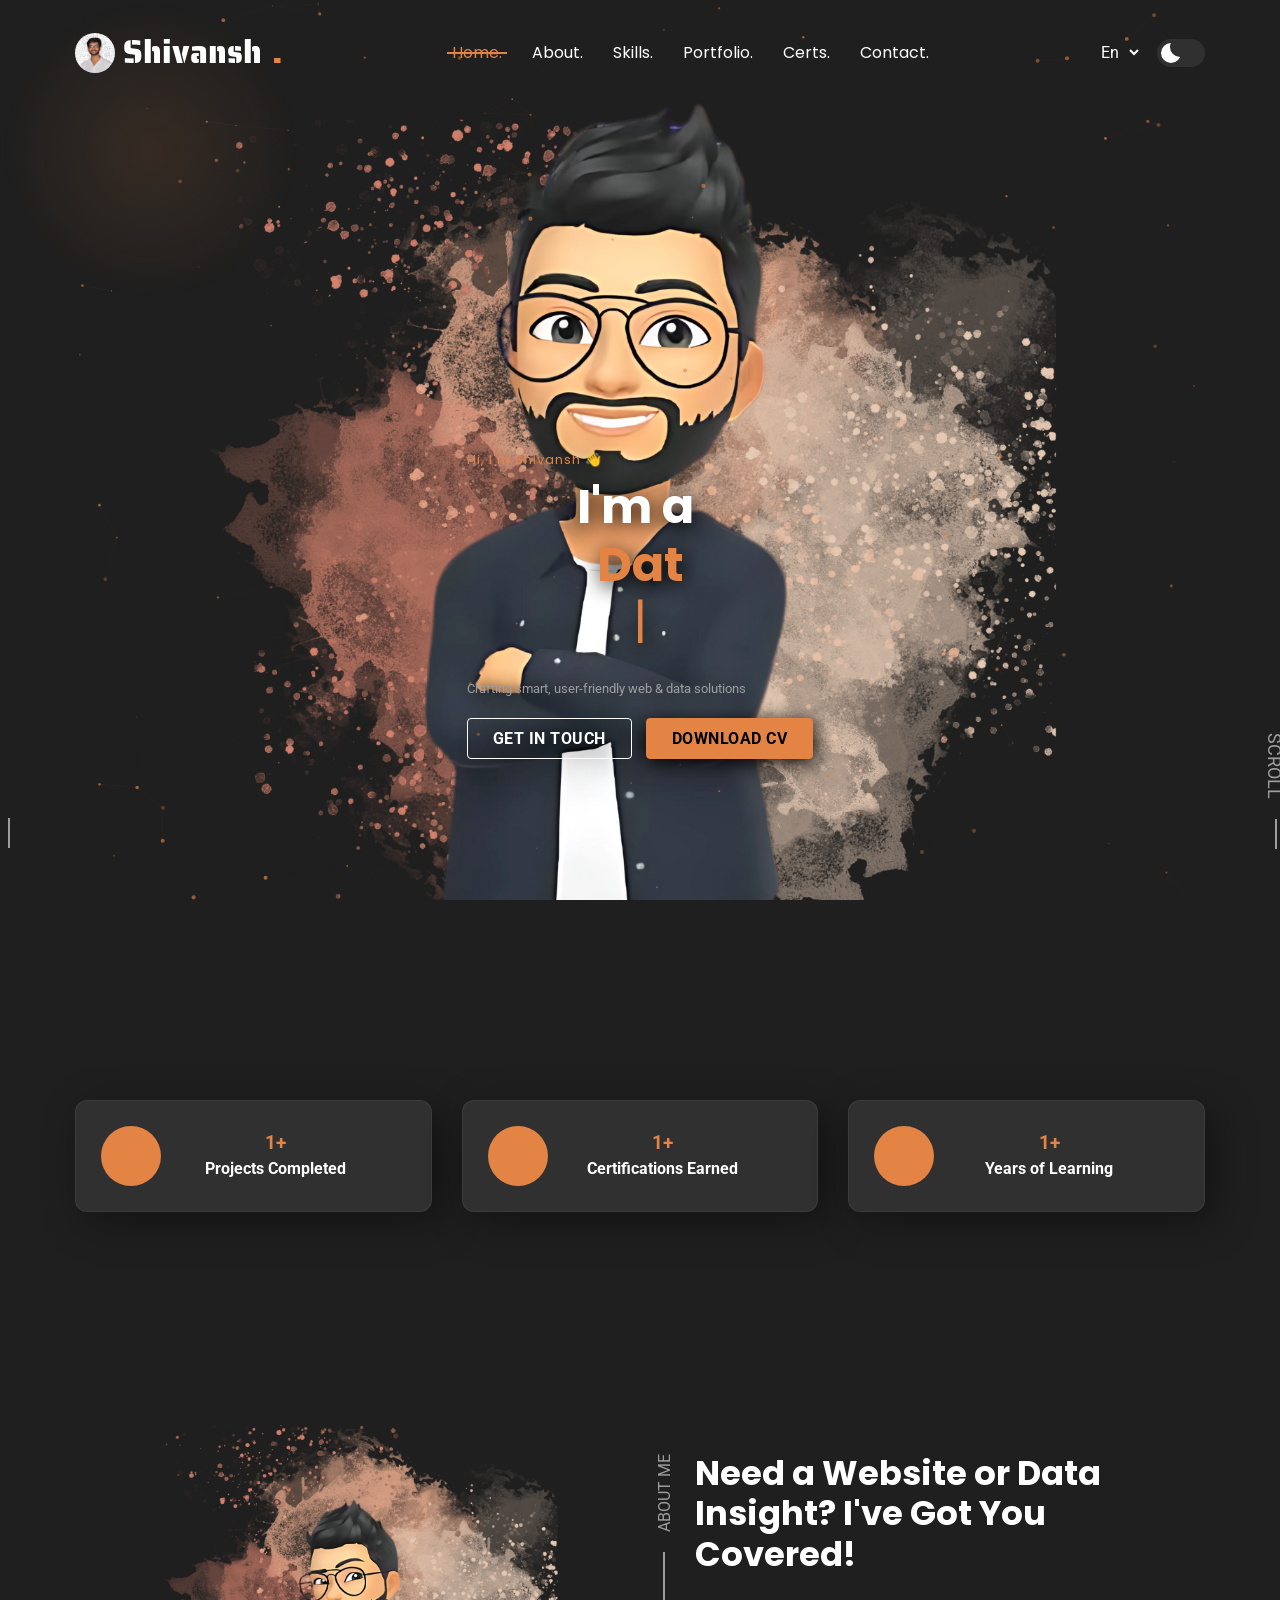
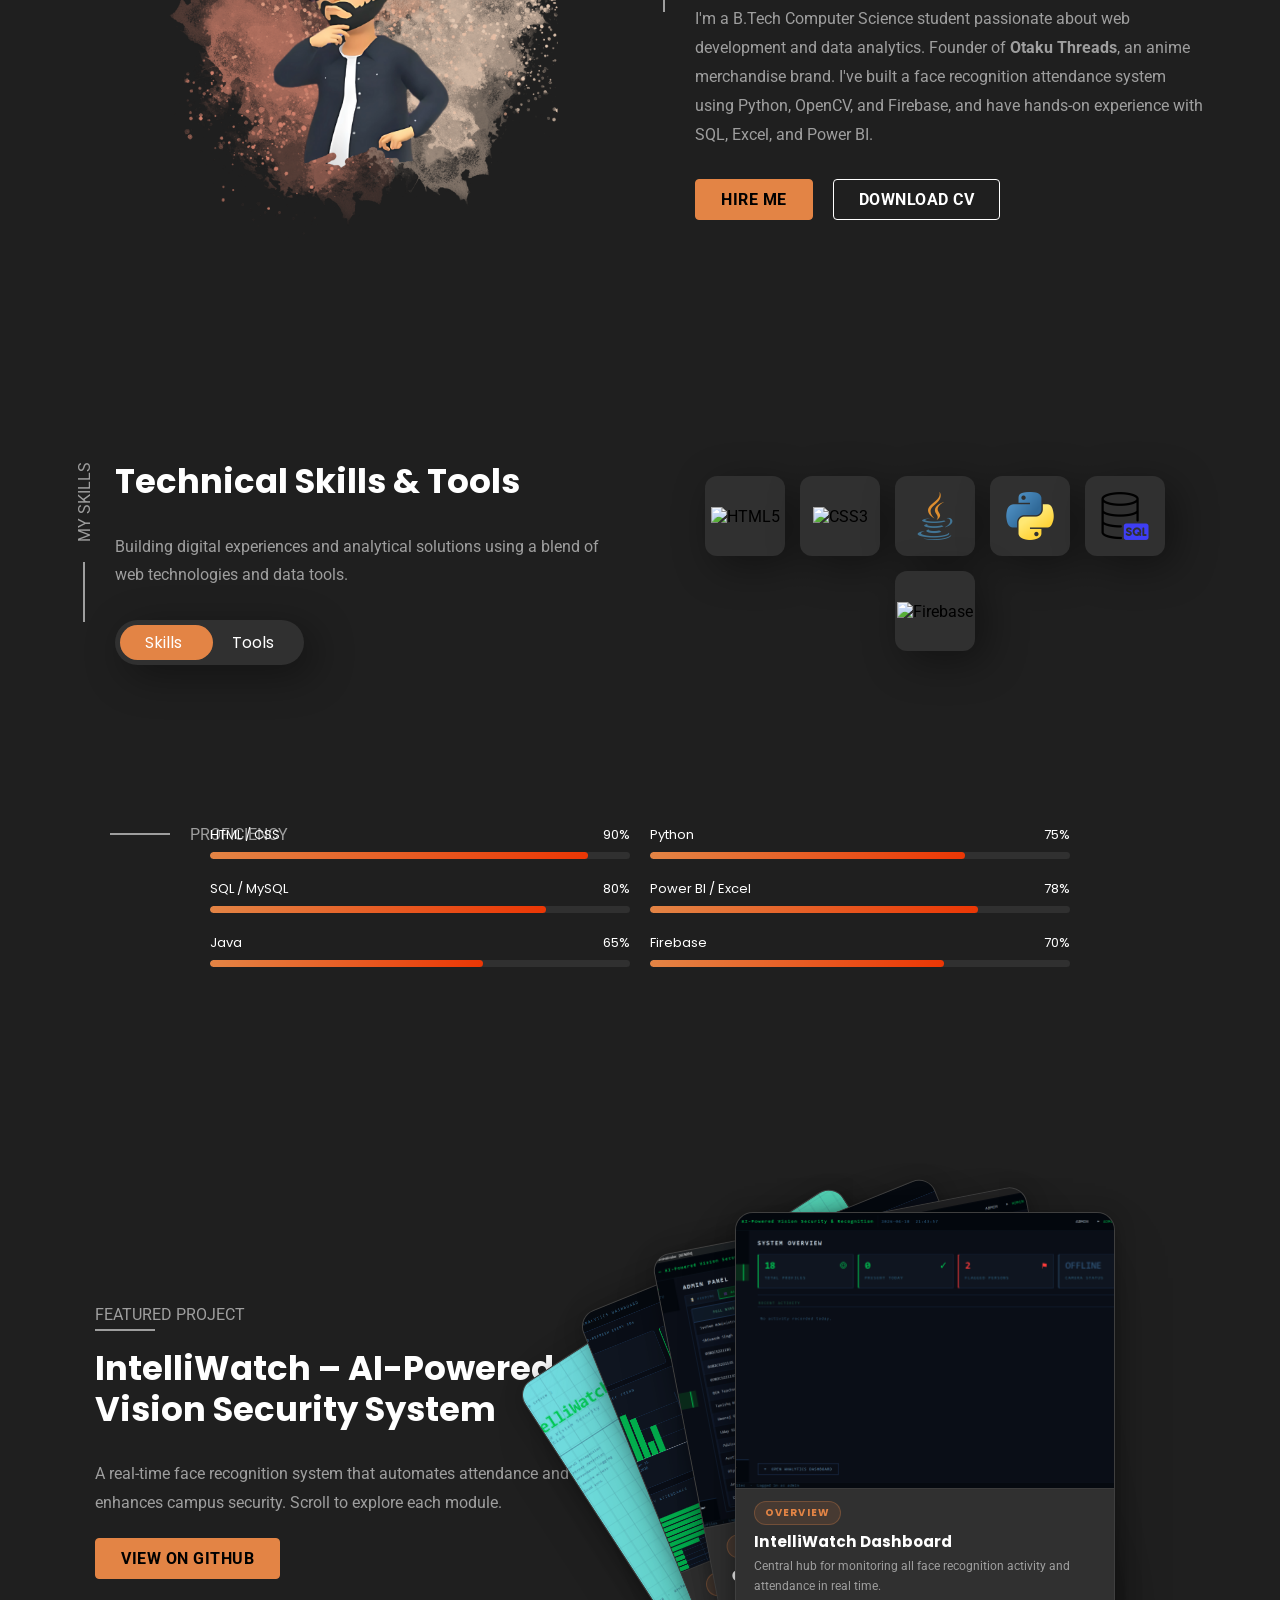
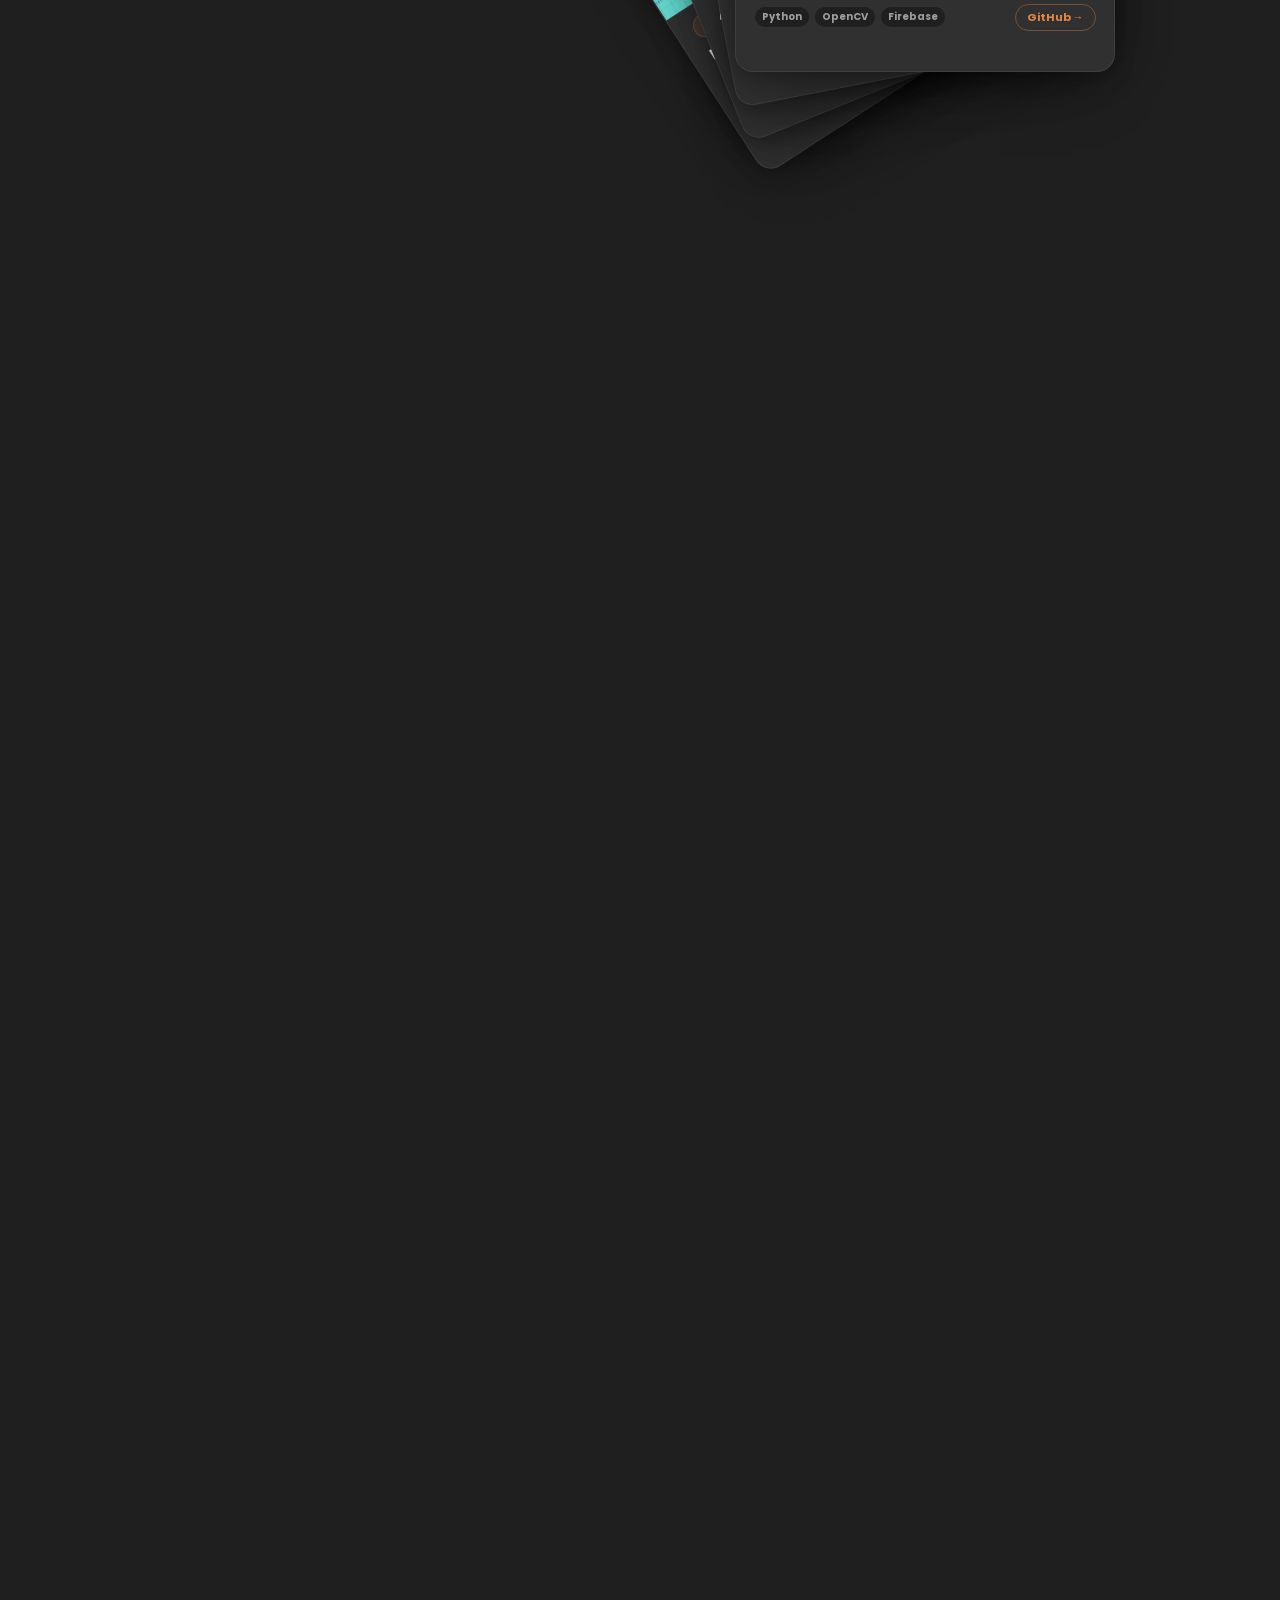
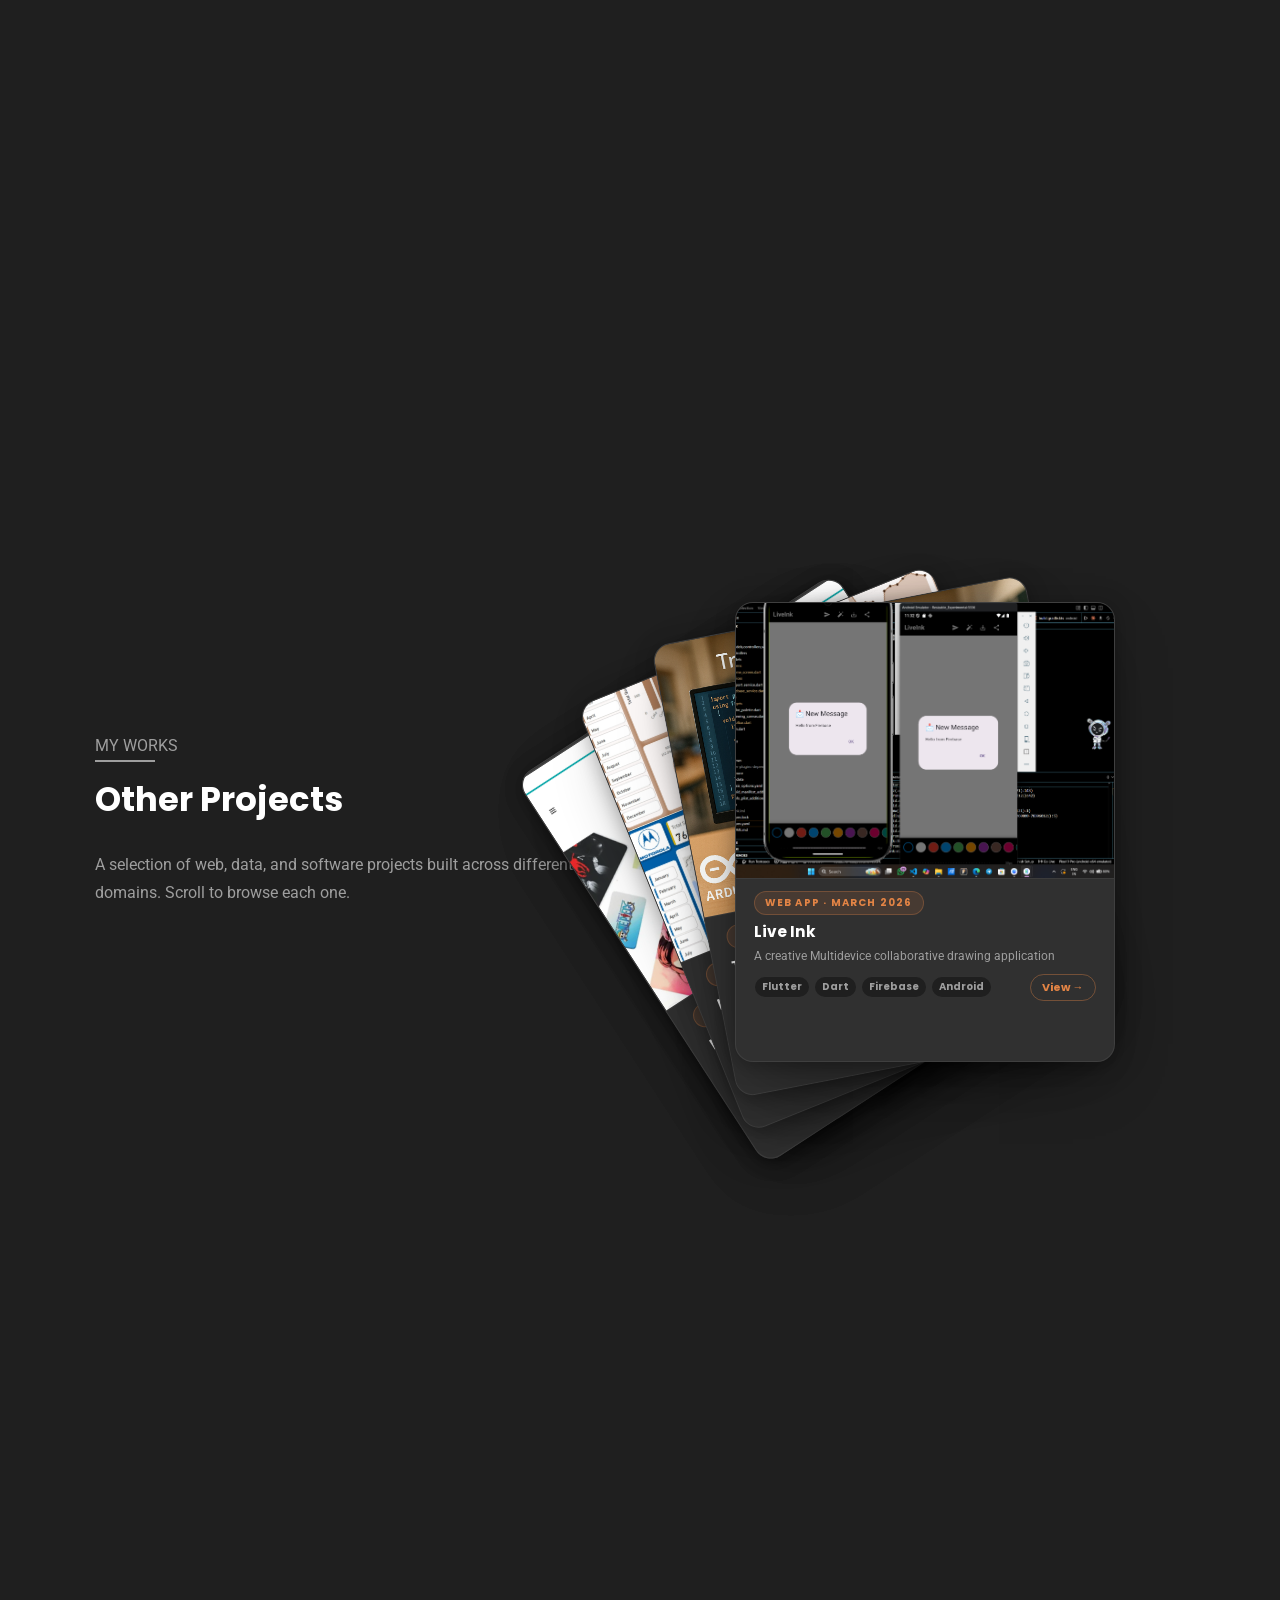
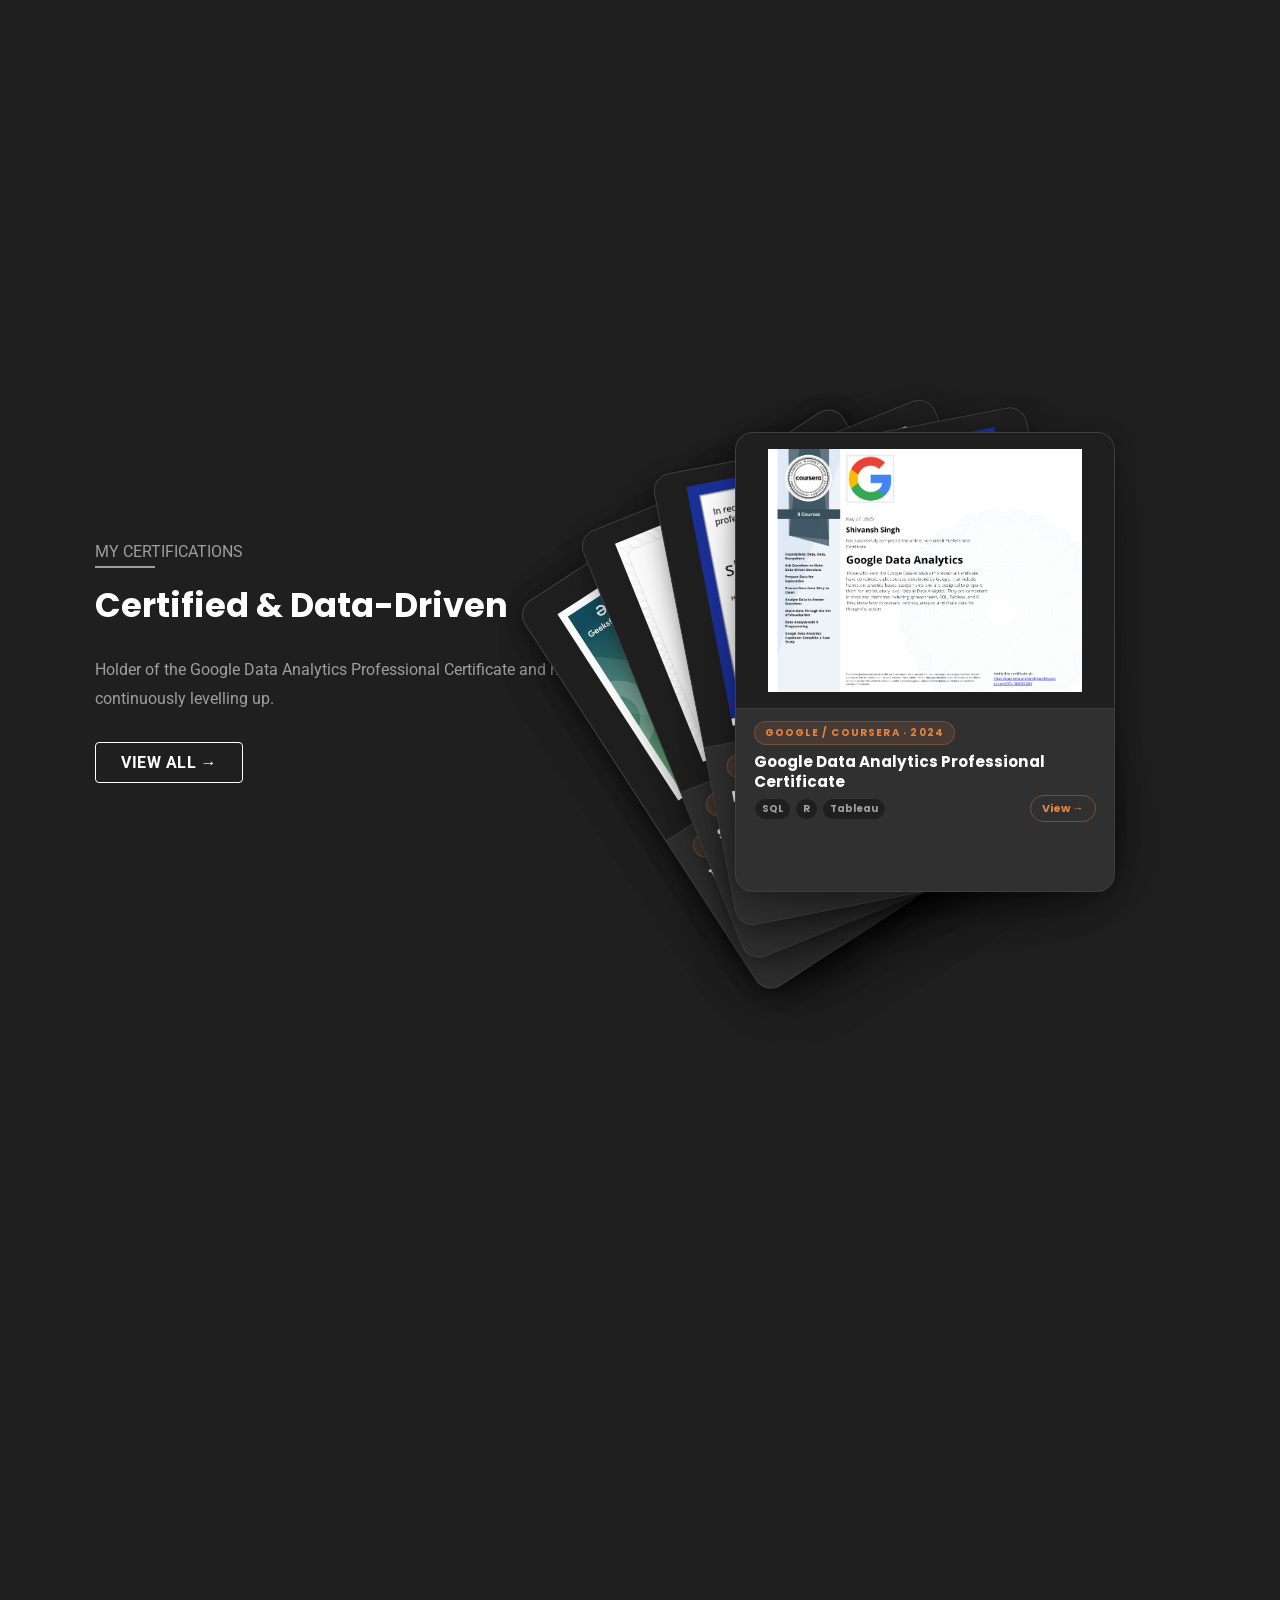
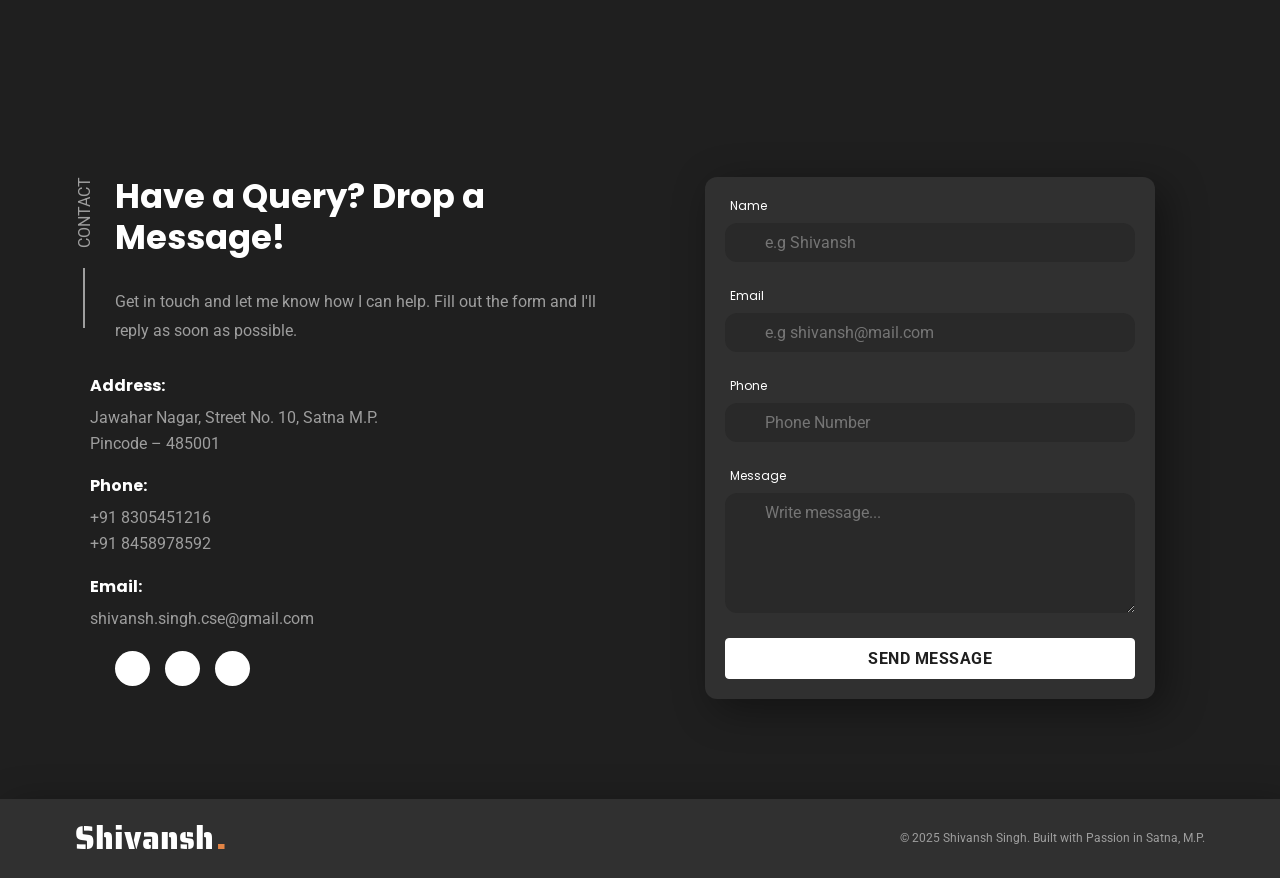
==== commit 555e4237: "Thumbanil test" ====
--- a/index.html
+++ b/index.html
@@ -6,6 +6,20 @@
   <meta name="viewport" content="width=device-width, initial-scale=1.0">
   <meta name="description" content="Shivansh Singh – Web Developer & Data Analyst portfolio.">
   <title>Shivansh – Portfolio</title>
+
+  <!-- Open Graph (for WhatsApp, LinkedIn, etc.) -->
+<meta property="og:title" content="Shivansh Singh Portfolio">
+<meta property="og:description" content="Web Developer & Data Analyst Portfolio showcasing projects and skills">
+<meta property="og:image" content="https://shivanshxsingh.netlify.app/thumbnail.png">
+<meta property="og:url" content="https://shivanshxsingh.netlify.app">
+<meta property="og:type" content="website">
+
+<!-- Twitter (optional but good) -->
+<meta name="twitter:card" content="summary_large_image">
+<meta name="twitter:title" content="Shivansh Singh Portfolio">
+<meta name="twitter:description" content="Web Developer & Data Analyst Portfolio">
+<meta name="twitter:image" content="https://shivanshxsingh.netlify.app/thumbnail.png">
+
   <link rel="shortcut icon" href="./favicon.svg" type="image/svg+xml">
   <link rel="preconnect" href="https://fonts.googleapis.com">
   <link rel="preconnect" href="https://fonts.gstatic.com" crossorigin>
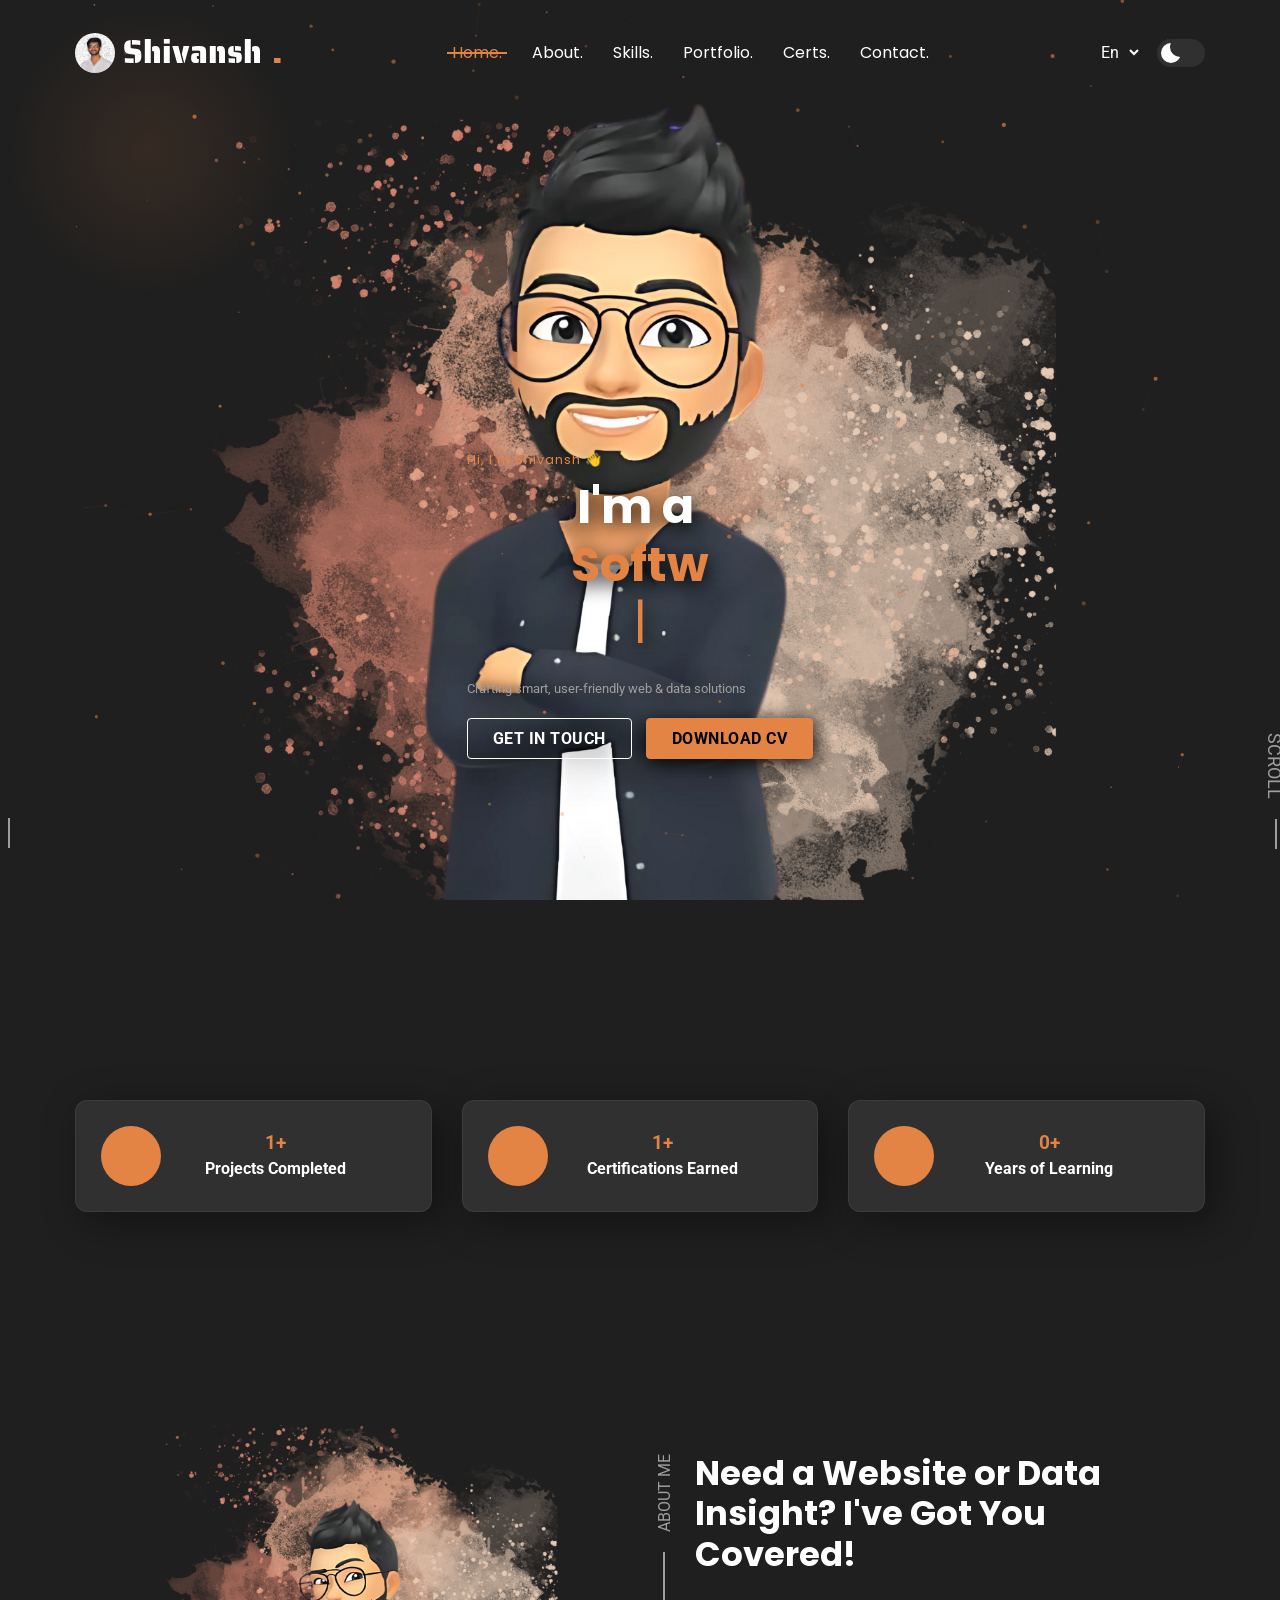
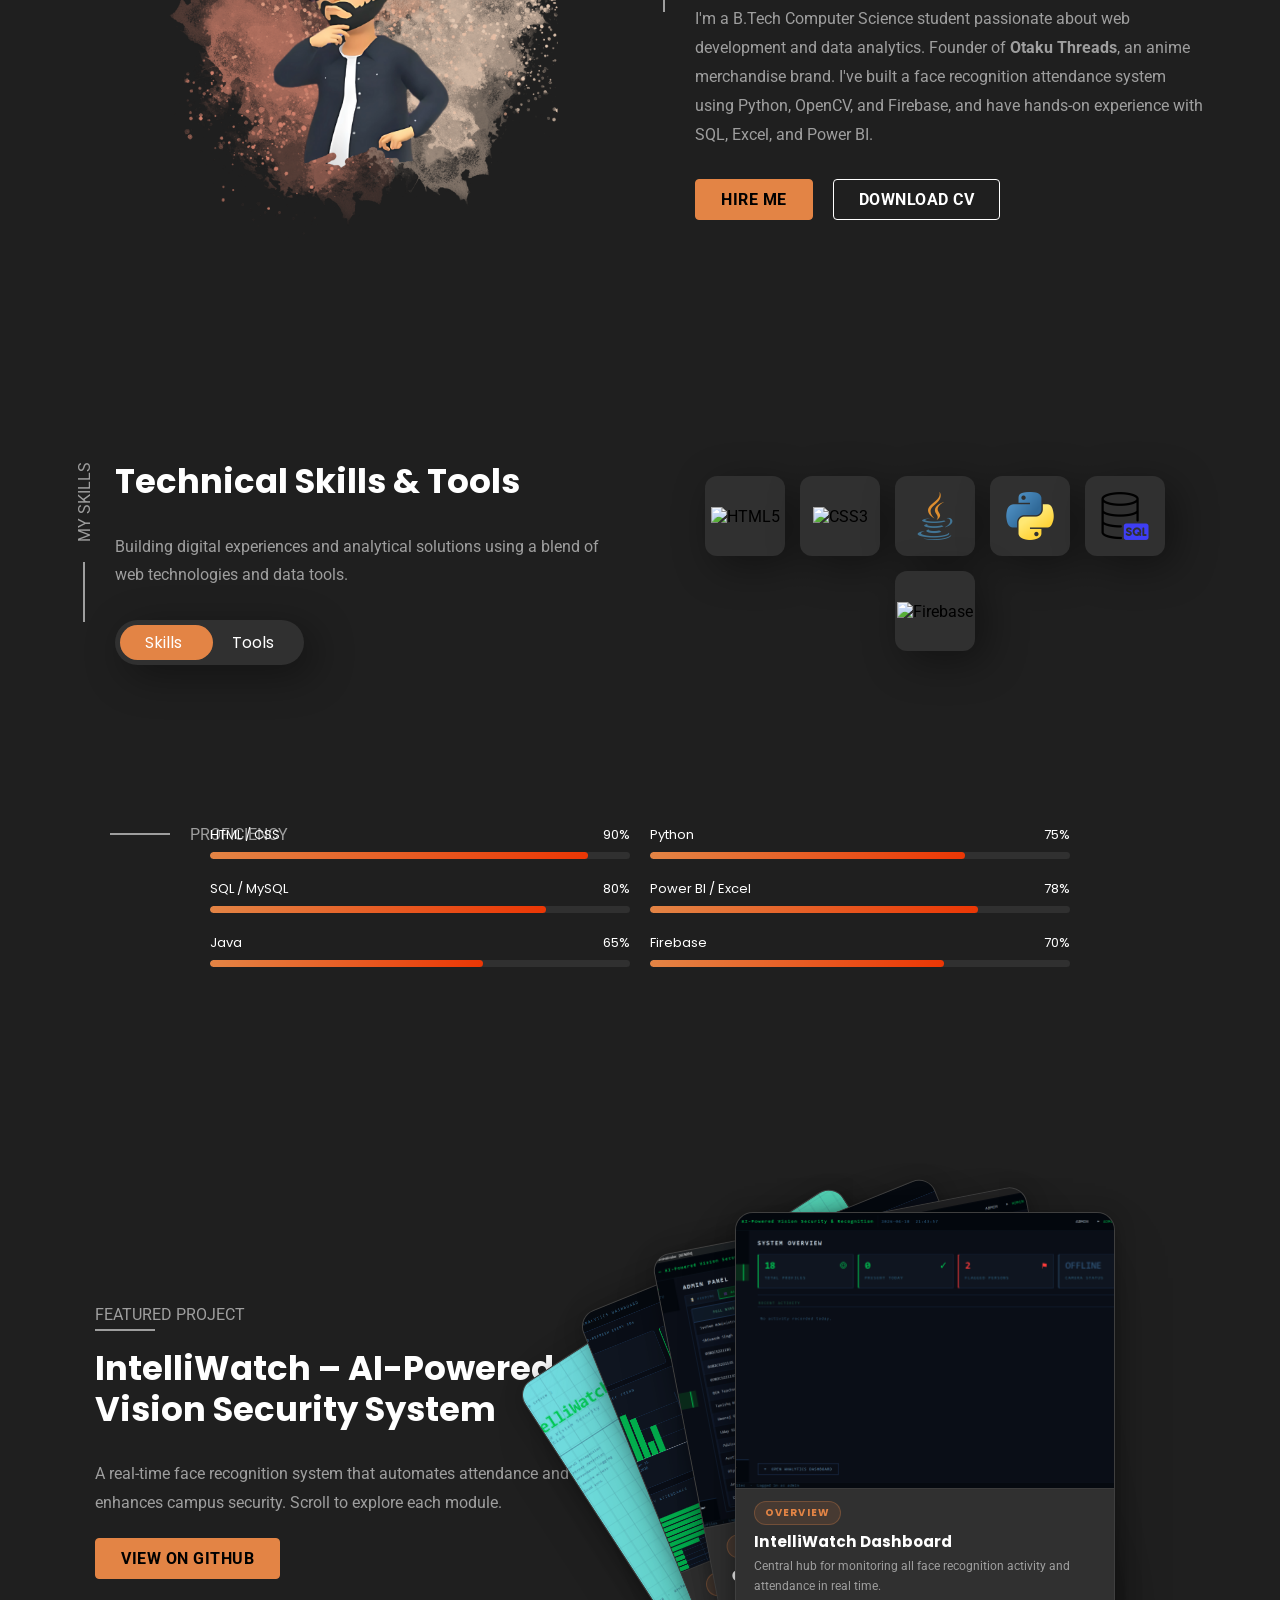
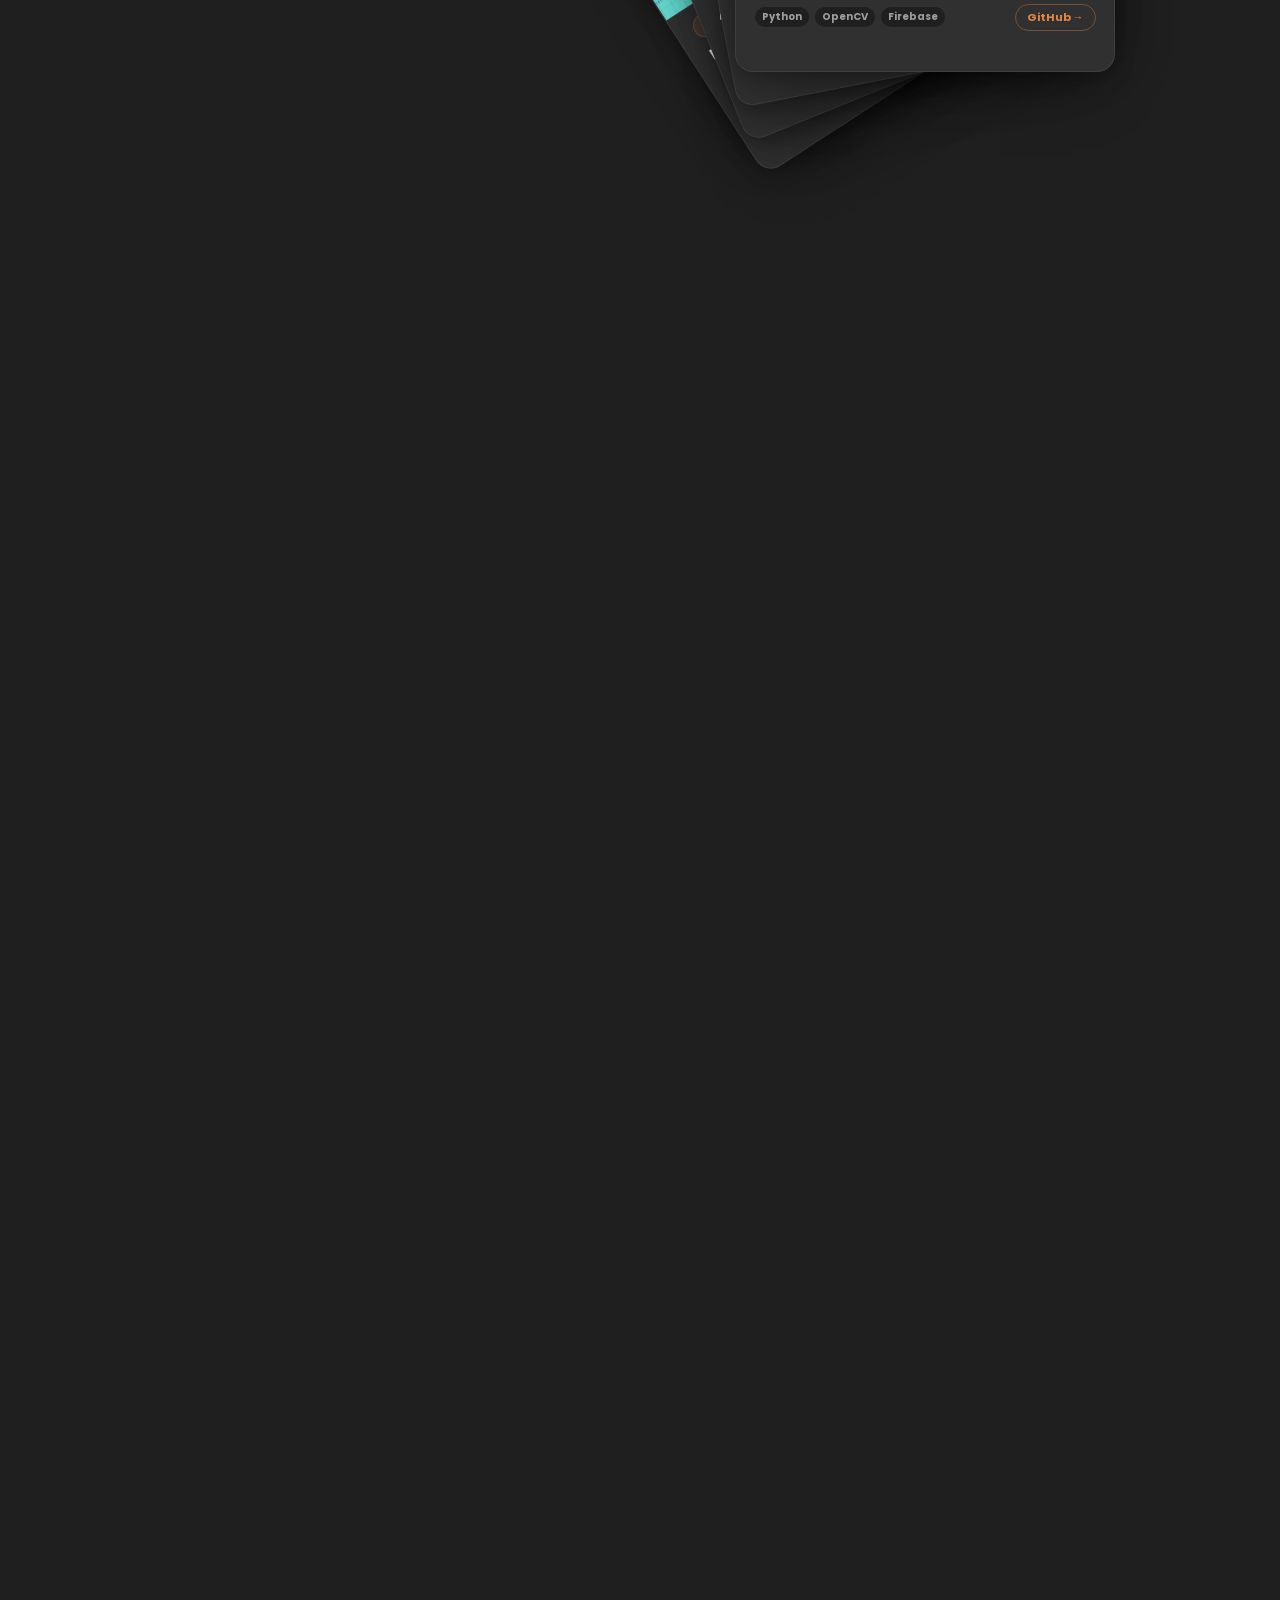
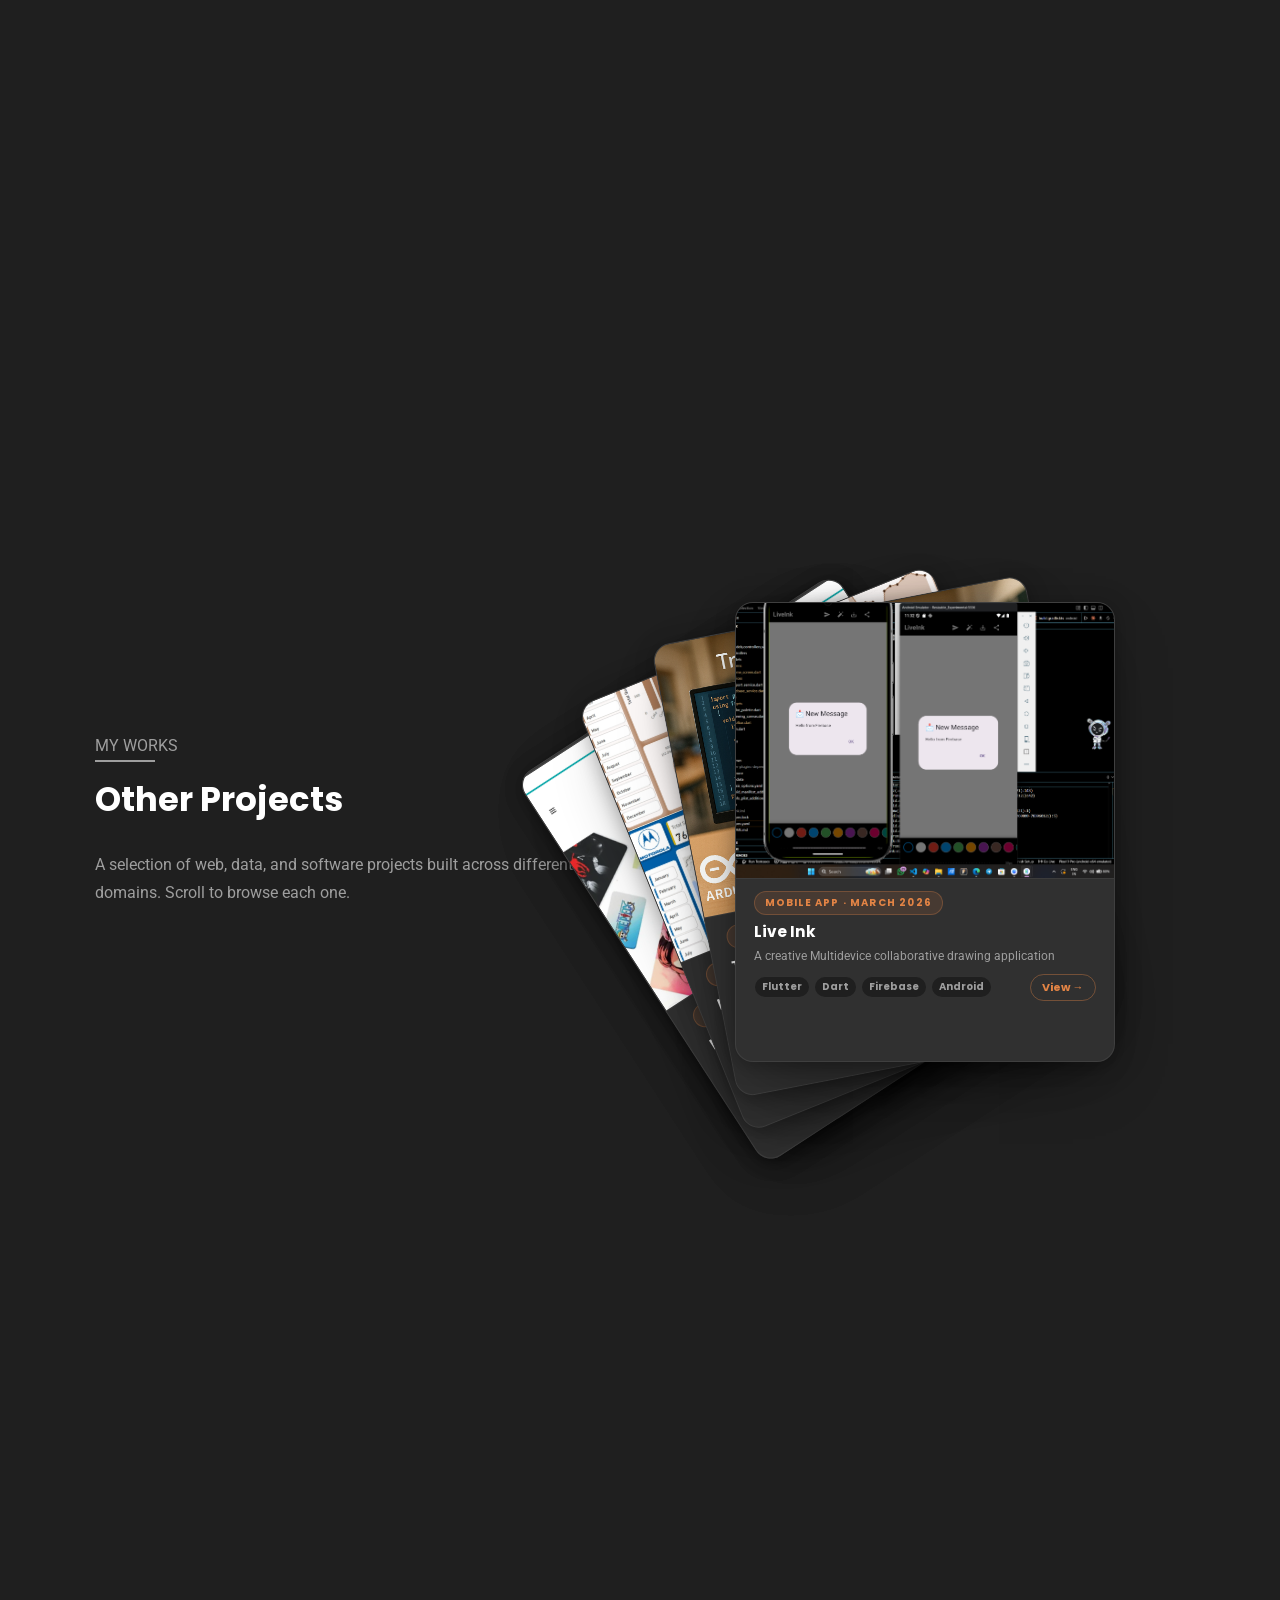
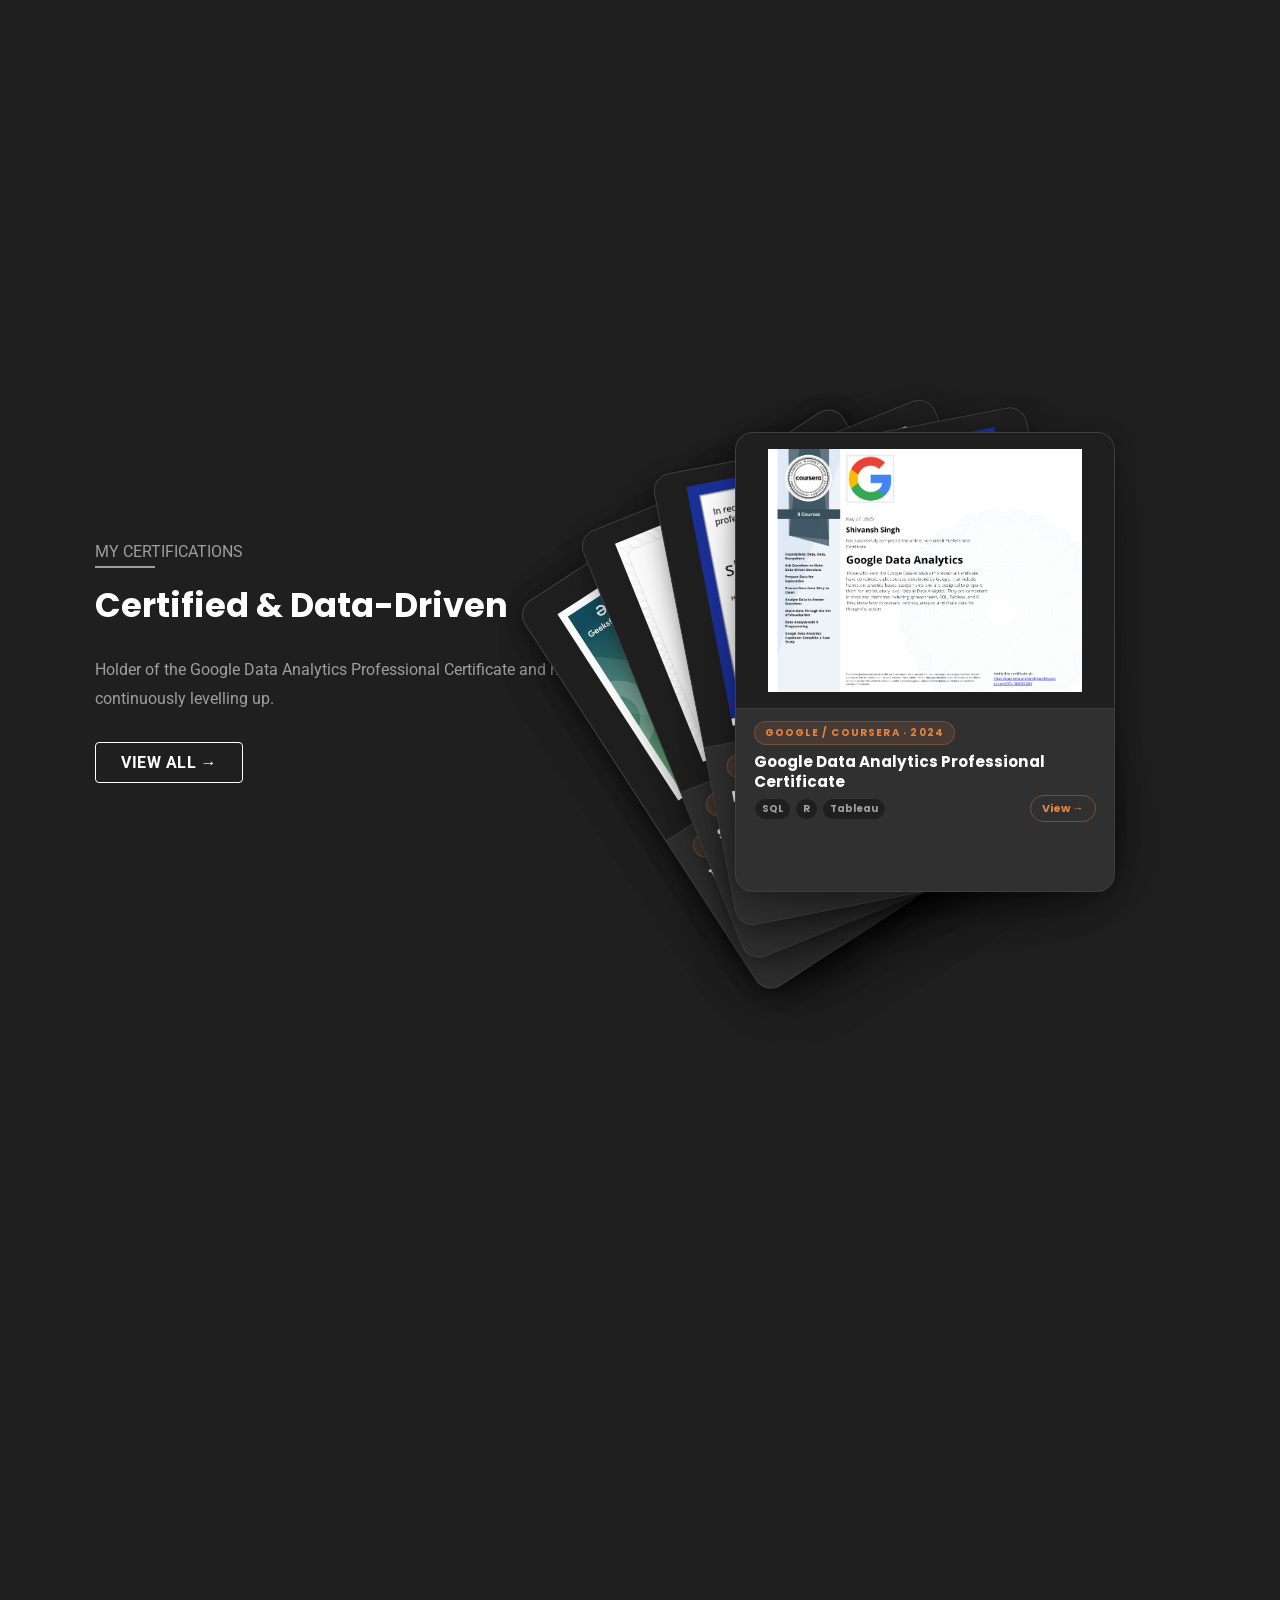
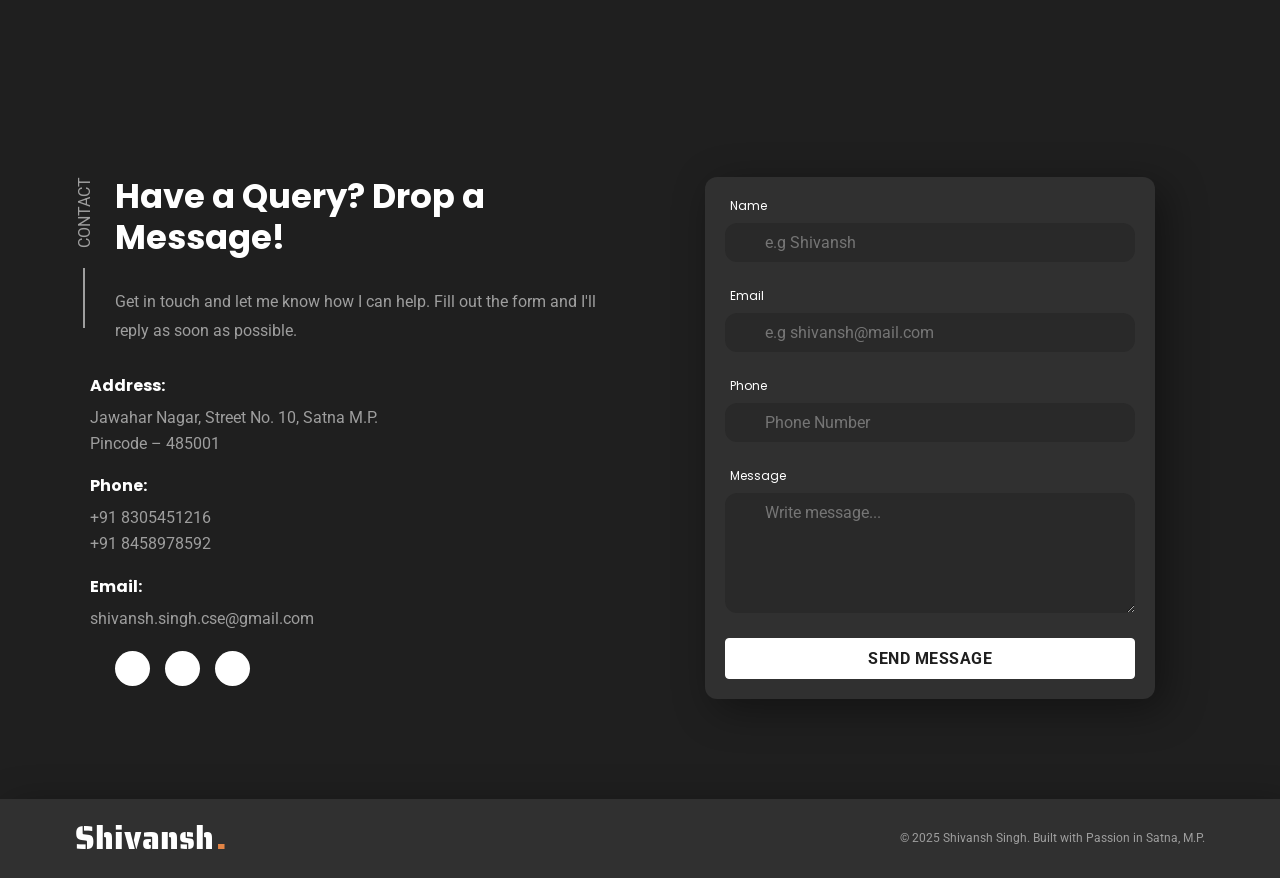
==== commit f301bf63: "Liveink Description correction" ====
--- a/index.html
+++ b/index.html
@@ -270,7 +270,7 @@
               <div class="s-card">
                 <img src="./assets/images/project-9.png" class="s-card-img" alt="Live Ink" loading="lazy">
                 <div class="s-card-body">
-                  <span class="s-badge">Web App · March 2026</span>
+                  <span class="s-badge">Mobile App · March 2026</span>
                   <h3 class="s-title">Live Ink</h3>
                   <p class="s-desc">A creative Multidevice collaborative drawing application</p>
                   <div class="s-footer">
